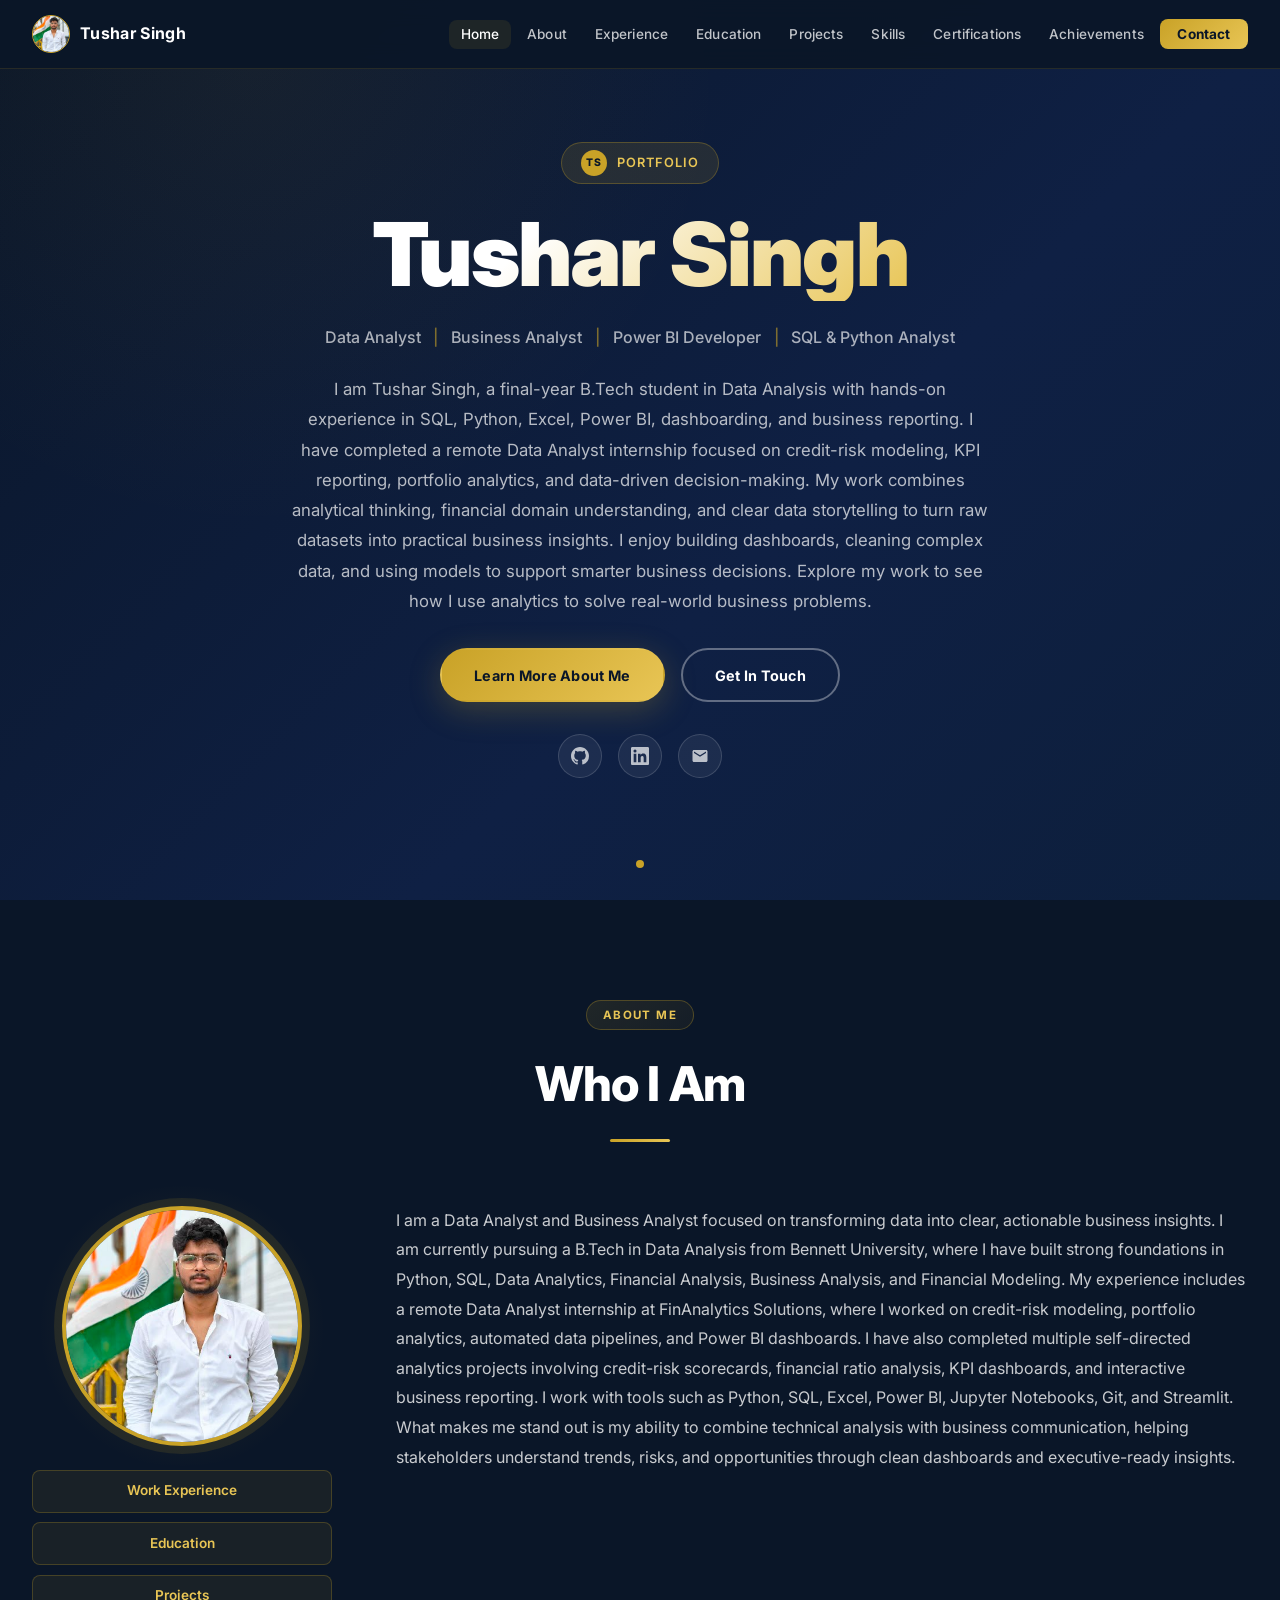
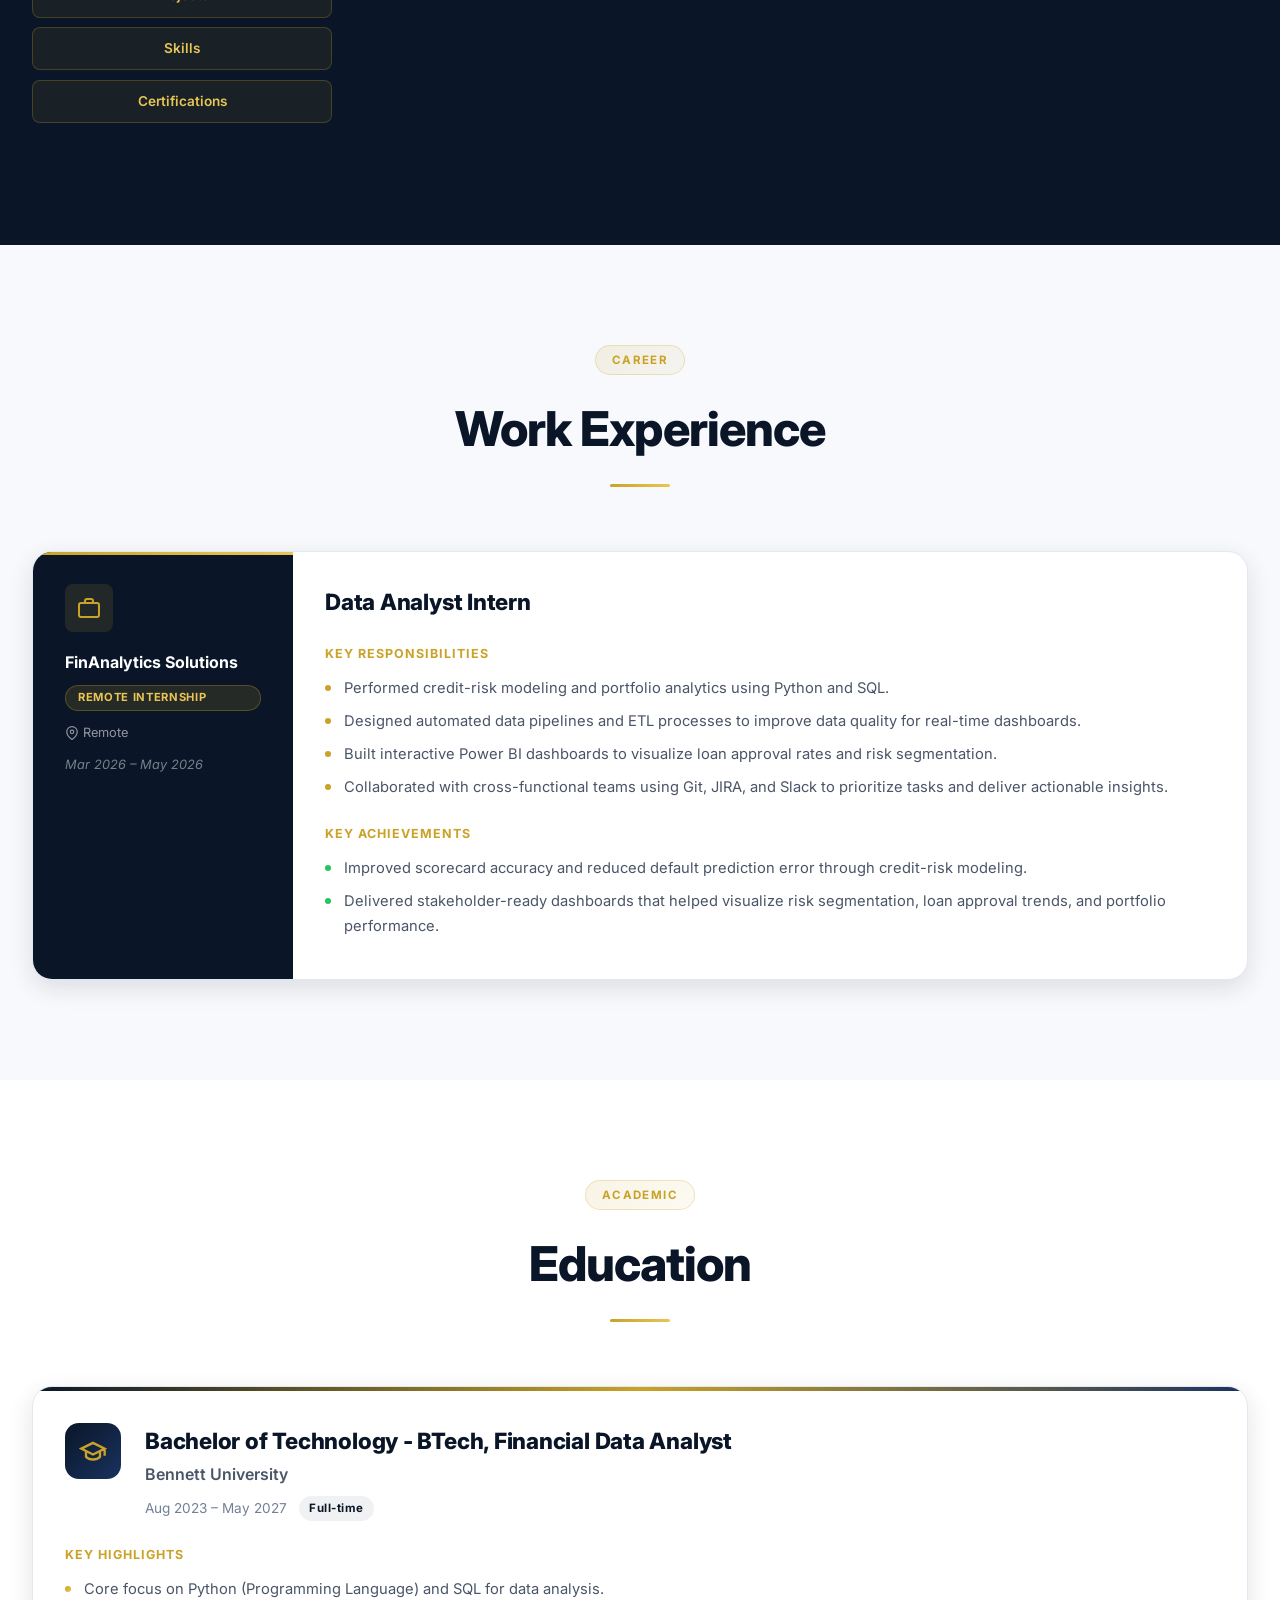
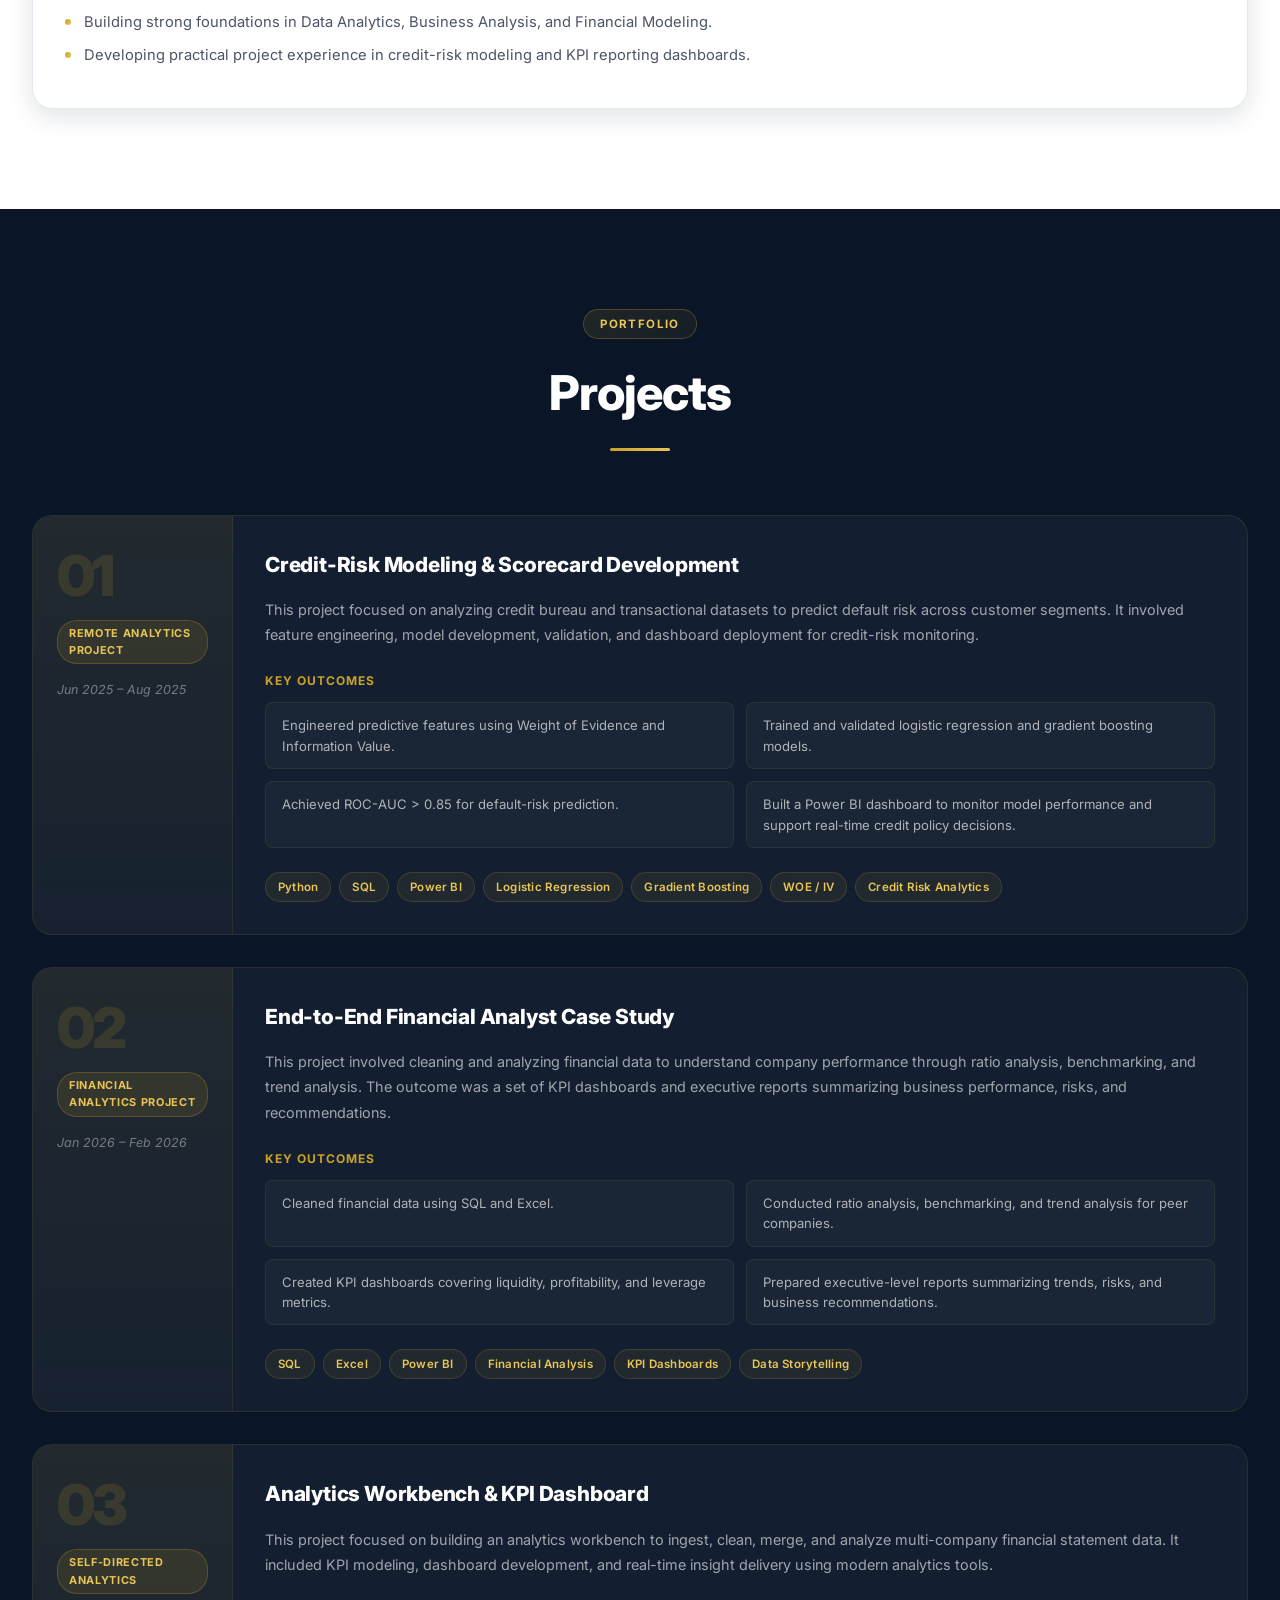
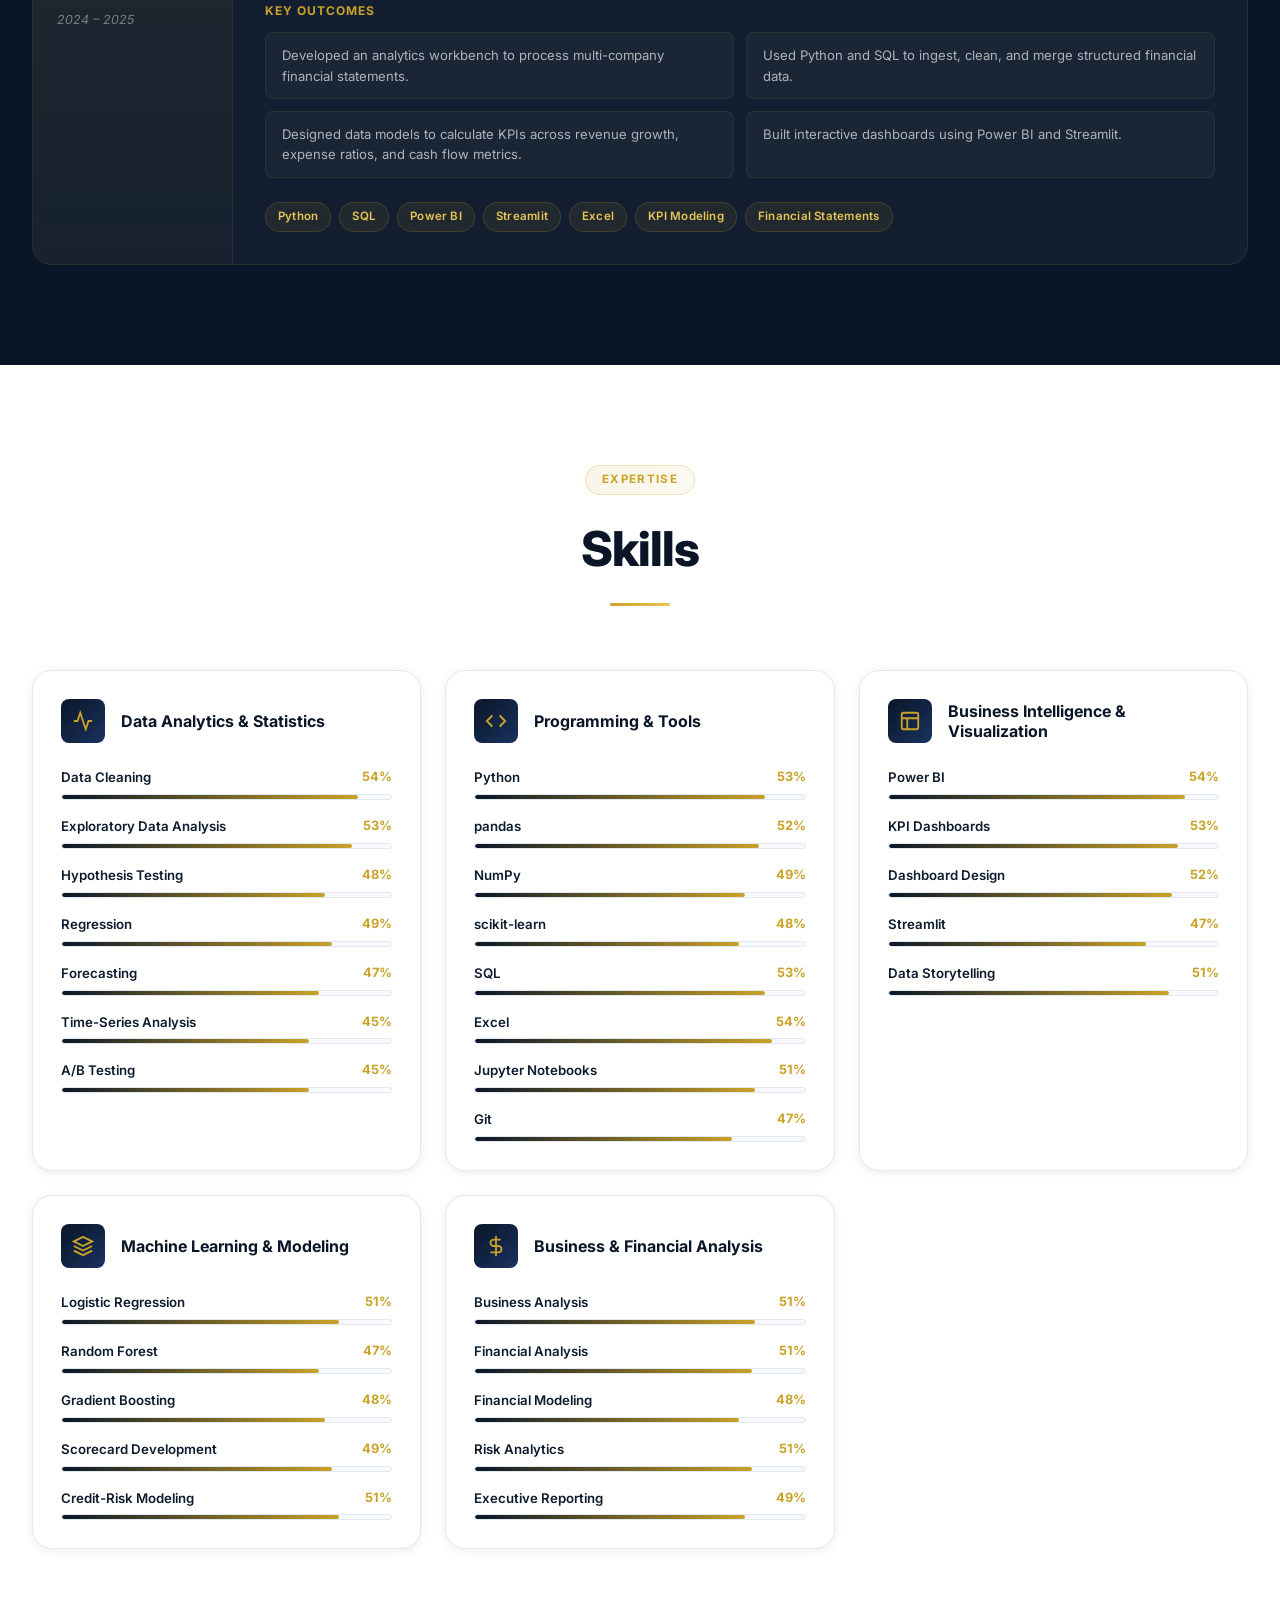
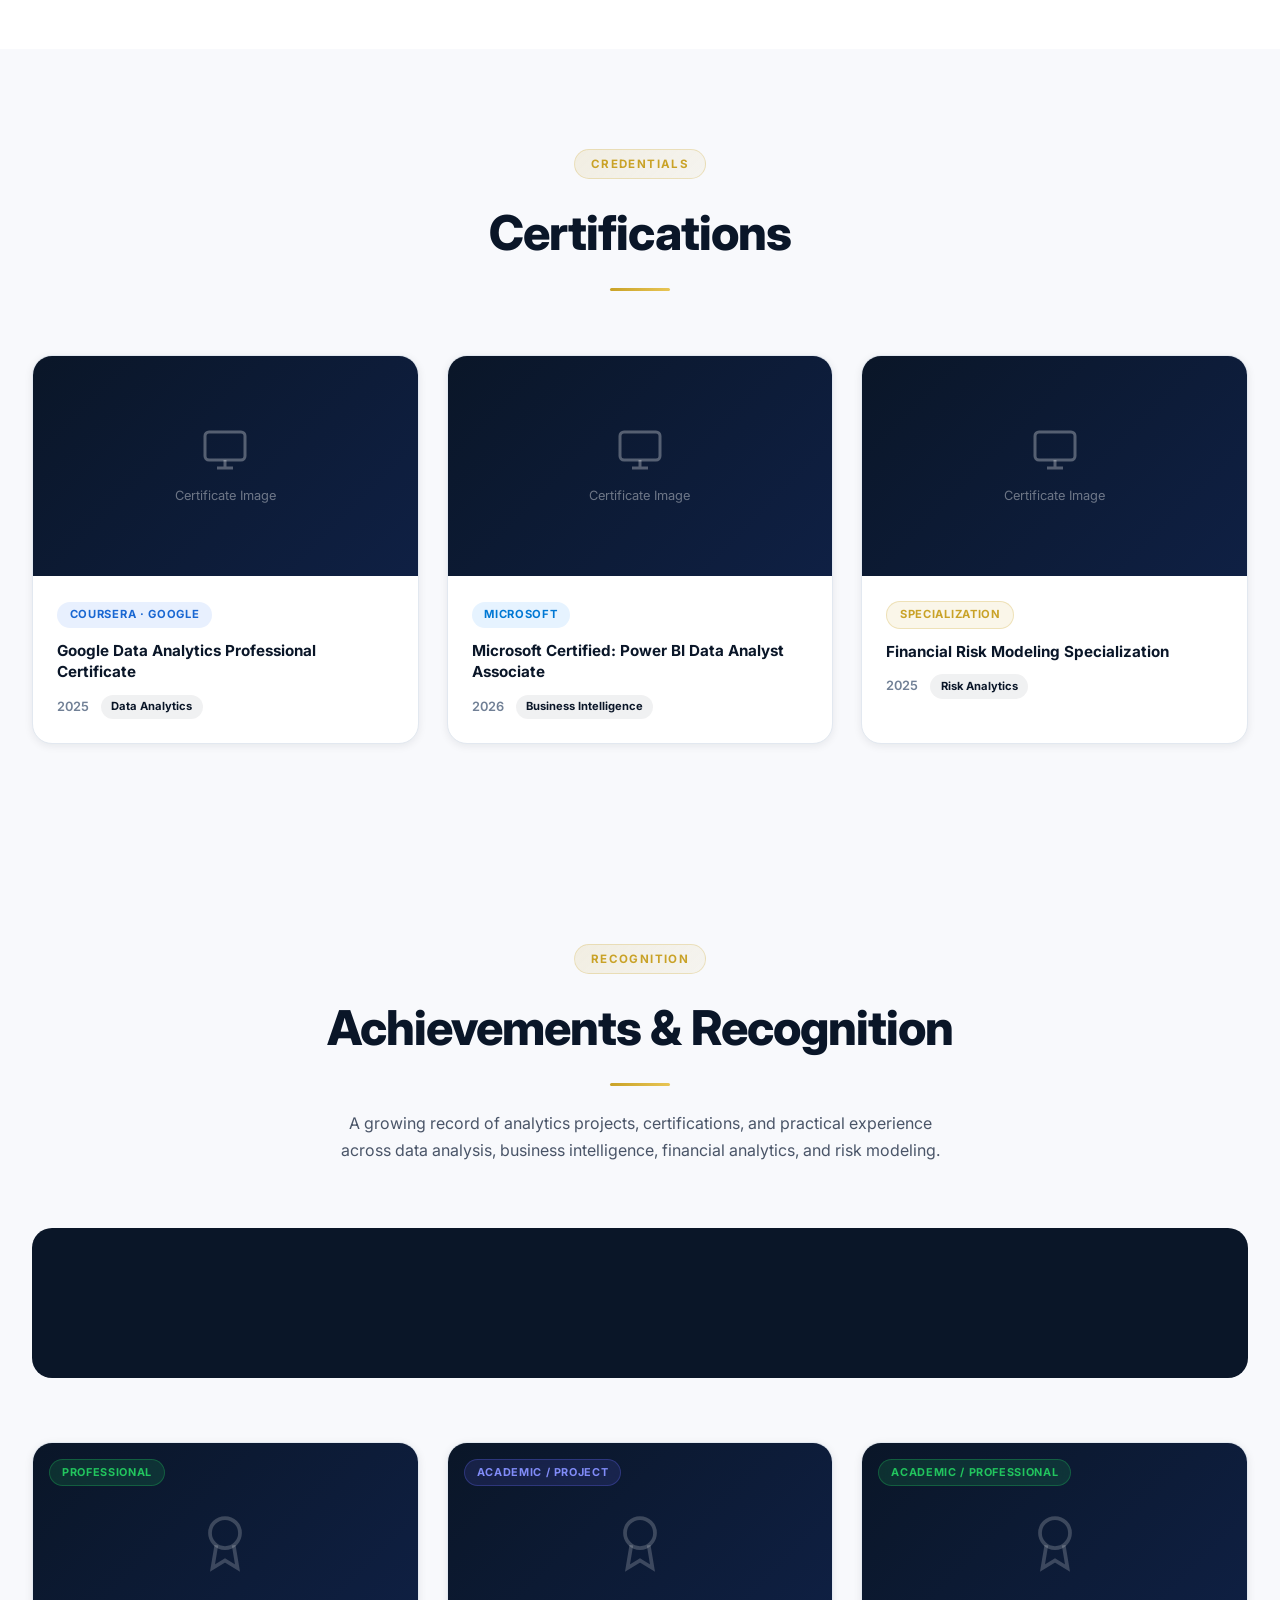
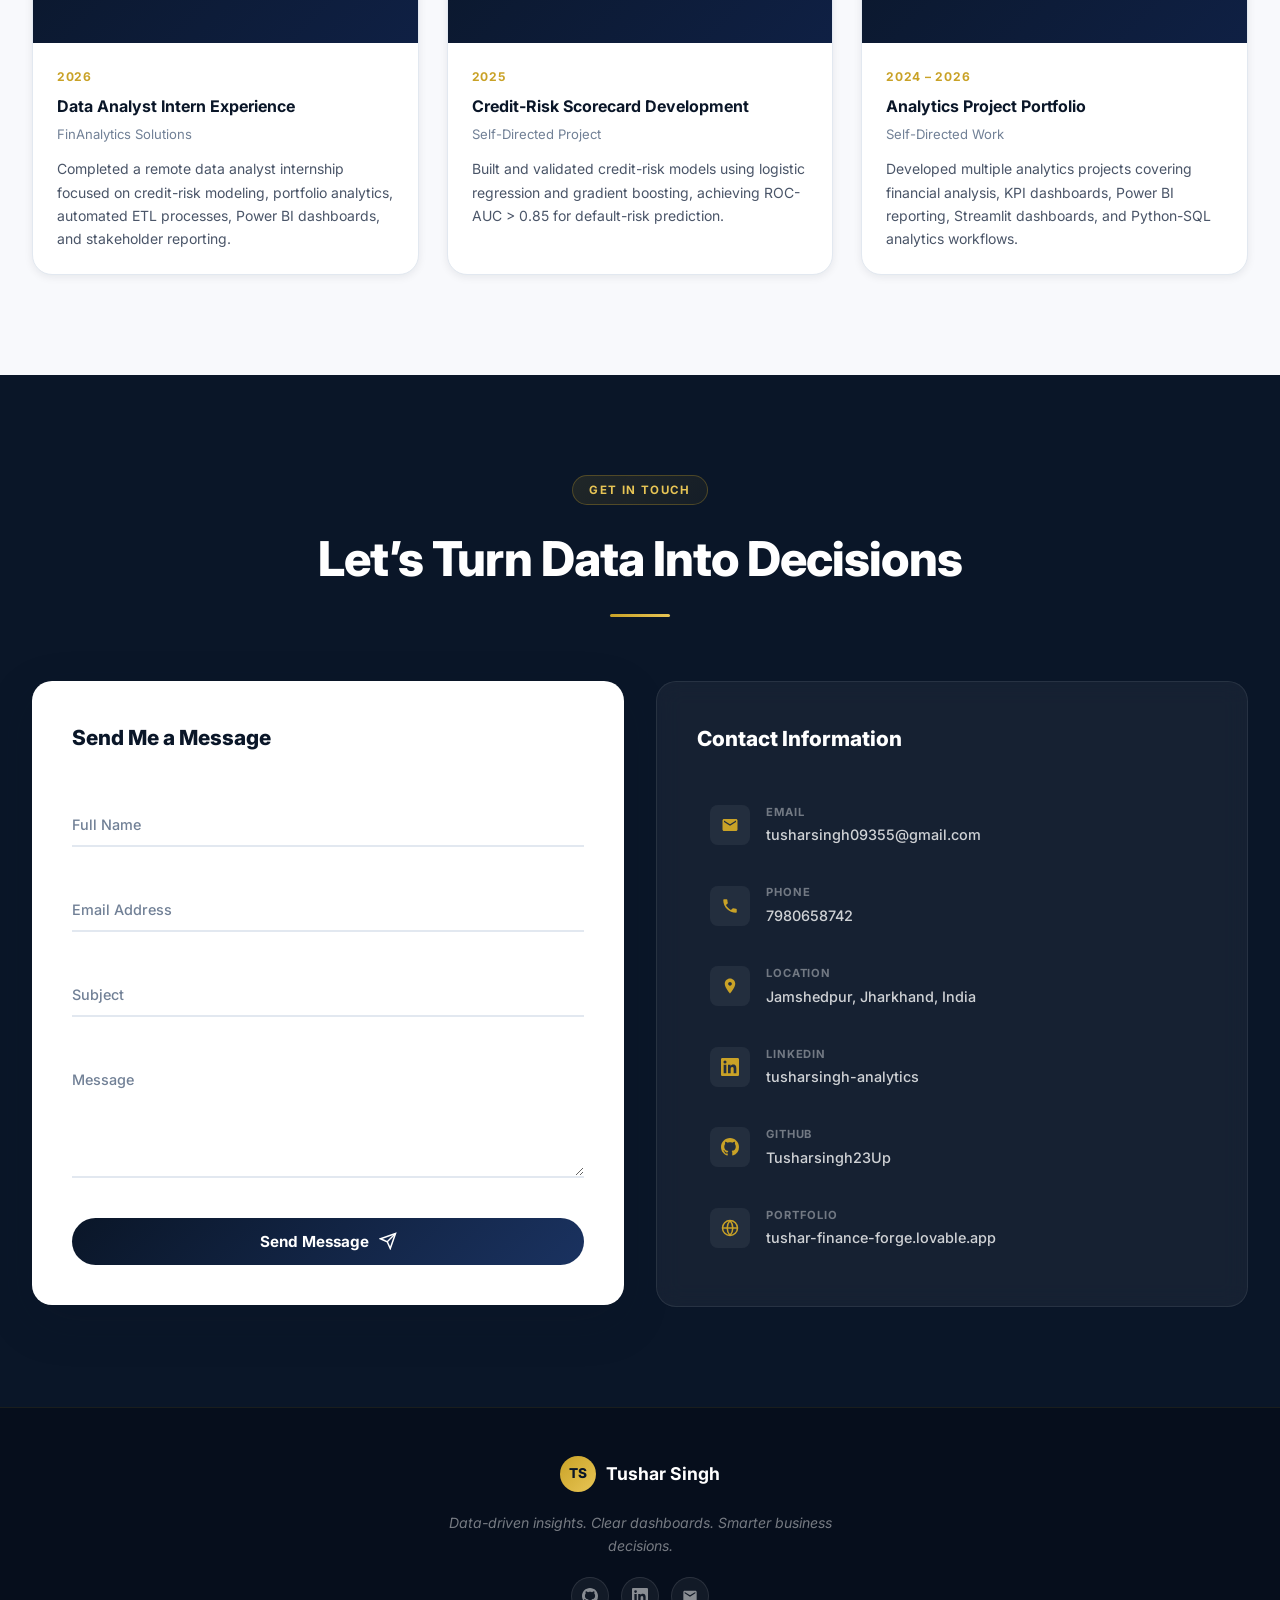
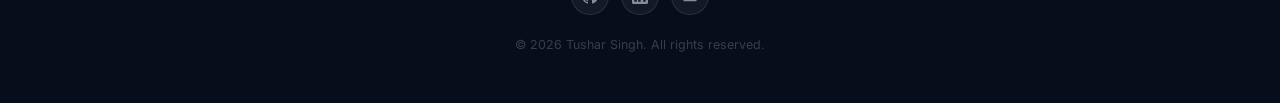
==== index.html @ cc1291ae "my portfolio" ====
<!DOCTYPE html>
<html lang="en">
<head>
  <meta charset="UTF-8"/>
  <meta name="viewport" content="width=device-width,initial-scale=1.0"/>
  <title>Tushar Singh | Data Analyst &amp; Business Analyst Portfolio</title>
  <meta name="description" content="Tushar Singh - Data Analyst, Business Analyst, Power BI Developer, SQL and Python Analyst. Portfolio showcasing projects, skills and certifications."/>
  <meta property="og:title" content="Tushar Singh | Data Analyst Portfolio"/>
  <meta property="og:description" content="Turning raw datasets into practical business insights."/>
  <link rel="preconnect" href="https://fonts.googleapis.com"/>
  <link rel="preconnect" href="https://fonts.gstatic.com" crossorigin/>
  <link href="https://fonts.googleapis.com/css2?family=Inter:wght@300;400;500;600;700;800;900&display=swap" rel="stylesheet"/>
  <link rel="stylesheet" href="style.css"/>
</head>
<body>

<nav class="navbar" id="navbar">
  <div class="nav-container">
    <a href="#hero" class="nav-logo">
      <img src="profile_photo.png" alt="TS" class="logo-initials" style="object-fit: cover; border: 1.5px solid var(--gold);"/>
      <span class="logo-name">Tushar Singh</span>
    </a>
    <button class="nav-toggle" id="navToggle" aria-label="Toggle navigation">
      <span></span><span></span><span></span>
    </button>
    <ul class="nav-links" id="navLinks">
      <li><a href="#hero" class="nav-link">Home</a></li>
      <li><a href="#about" class="nav-link">About</a></li>
      <li><a href="#experience" class="nav-link">Experience</a></li>
      <li><a href="#education" class="nav-link">Education</a></li>
      <li><a href="#projects" class="nav-link">Projects</a></li>
      <li><a href="#skills" class="nav-link">Skills</a></li>
      <li><a href="#certifications" class="nav-link">Certifications</a></li>
      <li><a href="#achievements" class="nav-link">Achievements</a></li>
      <li><a href="#contact" class="nav-link nav-cta">Contact</a></li>
    </ul>
  </div>
</nav>

<section class="hero" id="hero">
  <div class="hero-particles" id="heroParticles"></div>
  <div class="hero-container">
    <div class="hero-content">
      <div class="hero-badge animate-fade-in-up">
        <span class="hero-logo-initials">TS</span>
        <span>Portfolio</span>
      </div>
      <h1 class="hero-name animate-fade-in-up">Tushar Singh</h1>
      <div class="hero-designations animate-fade-in-up">
        <span class="designation-item">Data Analyst</span>
        <span class="designation-sep">|</span>
        <span class="designation-item">Business Analyst</span>
        <span class="designation-sep">|</span>
        <span class="designation-item">Power BI Developer</span>
        <span class="designation-sep">|</span>
        <span class="designation-item">SQL &amp; Python Analyst</span>
      </div>
      <p class="hero-intro animate-fade-in-up">I am Tushar Singh, a final-year B.Tech student in Data Analysis with hands-on experience in SQL, Python, Excel, Power BI, dashboarding, and business reporting. I have completed a remote Data Analyst internship focused on credit-risk modeling, KPI reporting, portfolio analytics, and data-driven decision-making. My work combines analytical thinking, financial domain understanding, and clear data storytelling to turn raw datasets into practical business insights. I enjoy building dashboards, cleaning complex data, and using models to support smarter business decisions. Explore my work to see how I use analytics to solve real-world business problems.</p>
      <div class="hero-cta animate-slide-up">
        <a href="#about" class="btn btn-primary">Learn More About Me</a>
        <a href="#contact" class="btn btn-outline">Get In Touch</a>
      </div>
      <div class="hero-socials">
        <a href="https://github.com/Tusharsingh23Up" target="_blank" rel="noopener" class="social-icon animate-pop" aria-label="GitHub">
          <svg viewBox="0 0 24 24" fill="currentColor"><path d="M12 0C5.37 0 0 5.37 0 12c0 5.31 3.435 9.795 8.205 11.385.6.105.825-.255.825-.57 0-.285-.015-1.23-.015-2.235-3.015.555-3.795-.735-4.035-1.41-.135-.345-.72-1.41-1.23-1.695-.42-.225-1.02-.78-.015-.795.945-.015 1.62.87 1.845 1.23 1.08 1.815 2.805 1.305 3.495.99.105-.78.42-1.305.765-1.605-2.67-.3-5.46-1.335-5.46-5.925 0-1.305.465-2.385 1.23-3.225-.12-.3-.54-1.53.12-3.18 0 0 1.005-.315 3.3 1.23.96-.27 1.98-.405 3-.405s2.04.135 3 .405c2.295-1.56 3.3-1.23 3.3-1.23.66 1.65.24 2.88.12 3.18.765.84 1.23 1.905 1.23 3.225 0 4.605-2.805 5.625-5.475 5.925.435.375.81 1.095.81 2.22 0 1.605-.015 2.895-.015 3.3 0 .315.225.69.825.57A12.02 12.02 0 0024 12c0-6.63-5.37-12-12-12z"/></svg>
        </a>
        <a href="https://www.linkedin.com/in/tusharsingh-analytics" target="_blank" rel="noopener" class="social-icon animate-pop" aria-label="LinkedIn">
          <svg viewBox="0 0 24 24" fill="currentColor"><path d="M20.447 20.452h-3.554v-5.569c0-1.328-.027-3.037-1.852-3.037-1.853 0-2.136 1.445-2.136 2.939v5.667H9.351V9h3.414v1.561h.046c.477-.9 1.637-1.85 3.37-1.85 3.601 0 4.267 2.37 4.267 5.455v6.286zM5.337 7.433a2.062 2.062 0 01-2.063-2.065 2.064 2.064 0 112.063 2.065zm1.782 13.019H3.555V9h3.564v11.452zM22.225 0H1.771C.792 0 0 .774 0 1.729v20.542C0 23.227.792 24 1.771 24h20.451C23.2 24 24 23.227 24 22.271V1.729C24 .774 23.2 0 22.222 0h.003z"/></svg>
        </a>
        <a href="mailto:tusharsingh09355@gmail.com" class="social-icon animate-pop" aria-label="Email">
          <svg viewBox="0 0 24 24" fill="currentColor"><path d="M20 4H4c-1.1 0-2 .9-2 2v12c0 1.1.9 2 2 2h16c1.1 0 2-.9 2-2V6c0-1.1-.9-2-2-2zm0 4l-8 5-8-5V6l8 5 8-5v2z"/></svg>
        </a>
      </div>
    </div>
  </div>
  <div class="hero-scroll-indicator"><div class="scroll-dot"></div></div>
</section>

<section class="section about-section" id="about">
  <div class="section-container">
    <div class="section-header animate-on-scroll">
      <span class="section-tag">About Me</span>
      <h2 class="section-title">Who I Am</h2>
      <div class="section-line"></div>
    </div>
    <div class="about-grid">
      <div class="about-photo-col animate-slide-left">
        <div class="about-photo-wrapper">
          <div class="about-photo-frame">
            <img src="profile_photo.png" alt="Tushar Singh - Data Analyst" class="about-photo"
                 onerror="this.parentElement.innerHTML='&lt;div class=&quot;photo-placeholder&quot;&gt;&lt;span class=&quot;photo-initials&quot;&gt;TS&lt;/span&gt;&lt;/div&gt;'" />
          </div>
          <div class="about-photo-glow"></div>
        </div>
        <div class="about-cta-buttons">
          <a href="#experience" class="about-btn">Work Experience</a>
          <a href="#education" class="about-btn">Education</a>
          <a href="#projects" class="about-btn">Projects</a>
          <a href="#skills" class="about-btn">Skills</a>
          <a href="#certifications" class="about-btn">Certifications</a>
        </div>
      </div>
      <div class="about-content-col animate-slide-right">
        <p class="about-summary">I am a Data Analyst and Business Analyst focused on transforming data into clear, actionable business insights. I am currently pursuing a B.Tech in Data Analysis from Bennett University, where I have built strong foundations in Python, SQL, Data Analytics, Financial Analysis, Business Analysis, and Financial Modeling. My experience includes a remote Data Analyst internship at FinAnalytics Solutions, where I worked on credit-risk modeling, portfolio analytics, automated data pipelines, and Power BI dashboards. I have also completed multiple self-directed analytics projects involving credit-risk scorecards, financial ratio analysis, KPI dashboards, and interactive business reporting. I work with tools such as Python, SQL, Excel, Power BI, Jupyter Notebooks, Git, and Streamlit. What makes me stand out is my ability to combine technical analysis with business communication, helping stakeholders understand trends, risks, and opportunities through clean dashboards and executive-ready insights.</p>
        <div class="mission-vision-grid">
          <div class="mv-card mission-card animate-flip-in">
            <div class="mv-icon">
              <svg viewBox="0 0 24 24" fill="none" stroke="currentColor" stroke-width="2"><circle cx="12" cy="12" r="10"/><line x1="12" y1="8" x2="12" y2="12"/><line x1="12" y1="16" x2="12.01" y2="16"/></svg>
            </div>
            <h3>Mission</h3>
            <p>To use data analytics, business analysis, and visualization to help organizations make faster, clearer, and more confident decisions.</p>
          </div>
          <div class="mv-card vision-card animate-flip-in">
            <div class="mv-icon">
              <svg viewBox="0 0 24 24" fill="none" stroke="currentColor" stroke-width="2"><path d="M1 12s4-8 11-8 11 8 11 8-4 8-11 8-11-8-11-8z"/><circle cx="12" cy="12" r="3"/></svg>
            </div>
            <h3>Vision</h3>
            <p>To become a high-impact Data Analyst and Business Analyst who builds reliable analytics systems, meaningful dashboards, and business insights that create measurable value.</p>
          </div>
        </div>
      </div>
    </div>
  </div>
</section>

<section class="section experience-section" id="experience">
  <div class="section-container">
    <div class="section-header animate-on-scroll">
      <span class="section-tag">Career</span>
      <h2 class="section-title">Work Experience</h2>
      <div class="section-line"></div>
    </div>
    <div class="experience-cards">
      <div class="exp-card animate-slide-left-exp">
        <div class="exp-card-left">
          <div class="exp-icon">
            <svg viewBox="0 0 24 24" fill="none" stroke="currentColor" stroke-width="2"><rect x="2" y="7" width="20" height="14" rx="2"/><path d="M16 7V5a2 2 0 00-2-2h-4a2 2 0 00-2 2v2"/></svg>
          </div>
          <div class="exp-company">FinAnalytics Solutions</div>
          <div class="exp-badge">Remote Internship</div>
          <div class="exp-location">
            <svg viewBox="0 0 24 24" fill="none" stroke="currentColor" stroke-width="2" width="14" height="14"><path d="M21 10c0 7-9 13-9 13s-9-6-9-13a9 9 0 0118 0z"/><circle cx="12" cy="10" r="3"/></svg>
            Remote
          </div>
          <div class="exp-duration">Mar 2026 &ndash; May 2026</div>
        </div>
        <div class="exp-card-right">
          <h3 class="exp-role">Data Analyst Intern</h3>
          <div class="exp-responsibilities">
            <h4>Key Responsibilities</h4>
            <ul>
              <li class="exp-bullet">Performed credit-risk modeling and portfolio analytics using Python and SQL.</li>
              <li class="exp-bullet">Designed automated data pipelines and ETL processes to improve data quality for real-time dashboards.</li>
              <li class="exp-bullet">Built interactive Power BI dashboards to visualize loan approval rates and risk segmentation.</li>
              <li class="exp-bullet">Collaborated with cross-functional teams using Git, JIRA, and Slack to prioritize tasks and deliver actionable insights.</li>
            </ul>
          </div>
          <div class="exp-achievements-block">
            <h4>Key Achievements</h4>
            <ul>
              <li class="exp-bullet achievement">Improved scorecard accuracy and reduced default prediction error through credit-risk modeling.</li>
              <li class="exp-bullet achievement">Delivered stakeholder-ready dashboards that helped visualize risk segmentation, loan approval trends, and portfolio performance.</li>
            </ul>
          </div>
        </div>
      </div>
    </div>
  </div>
</section>

<section class="section education-section" id="education">
  <div class="section-container">
    <div class="section-header animate-on-scroll">
      <span class="section-tag">Academic</span>
      <h2 class="section-title">Education</h2>
      <div class="section-line"></div>
    </div>
    <div class="education-cards">
      <div class="edu-card animate-drop-in">
        <div class="edu-card-accent"></div>
        <div class="edu-card-content">
          <div class="edu-header">
            <div class="edu-icon">
              <svg viewBox="0 0 24 24" fill="none" stroke="currentColor" stroke-width="2"><path d="M22 10v6M2 10l10-5 10 5-10 5-10-5z"/><path d="M6 12v5c3 3 9 3 12 0v-5"/></svg>
            </div>
            <div class="edu-meta">
              <h3 class="edu-degree">Bachelor of Technology - BTech, Financial Data Analyst</h3>
              <div class="edu-institution">Bennett University</div>
              <div class="edu-duration-mode">
                <span class="edu-duration">Aug 2023 &ndash; May 2027</span>
                <span class="edu-mode-badge">Full-time</span>
              </div>
            </div>
          </div>
          <div class="edu-highlights">
            <h4>Key Highlights</h4>
            <ul>
              <li class="edu-bullet">Core focus on Python (Programming Language) and SQL for data analysis.</li>
              <li class="edu-bullet">Building strong foundations in Data Analytics, Business Analysis, and Financial Modeling.</li>
              <li class="edu-bullet">Developing practical project experience in credit-risk modeling and KPI reporting dashboards.</li>
            </ul>
          </div>
        </div>
      </div>
    </div>
  </div>
</section>

<section class="section projects-section" id="projects">
  <div class="section-container">
    <div class="section-header animate-on-scroll">
      <span class="section-tag">Portfolio</span>
      <h2 class="section-title">Projects</h2>
      <div class="section-line"></div>
    </div>
    <div class="projects-list">

      <div class="project-card animate-project-in">
        <div class="project-left">
          <div class="project-number">01</div>
          <div class="project-type-badge">Remote Analytics Project</div>
          <div class="project-duration">Jun 2025 &ndash; Aug 2025</div>
        </div>
        <div class="project-right">
          <h3 class="project-title">Credit-Risk Modeling &amp; Scorecard Development</h3>
          <p class="project-desc">This project focused on analyzing credit bureau and transactional datasets to predict default risk across customer segments. It involved feature engineering, model development, validation, and dashboard deployment for credit-risk monitoring.</p>
          <div class="project-outcomes">
            <h4>Key Outcomes</h4>
            <div class="outcomes-grid">
              <div class="outcome-box">Engineered predictive features using Weight of Evidence and Information Value.</div>
              <div class="outcome-box">Trained and validated logistic regression and gradient boosting models.</div>
              <div class="outcome-box">Achieved ROC-AUC &gt; 0.85 for default-risk prediction.</div>
              <div class="outcome-box">Built a Power BI dashboard to monitor model performance and support real-time credit policy decisions.</div>
            </div>
          </div>
          <div class="project-tech">
            <span class="tech-pill">Python</span><span class="tech-pill">SQL</span><span class="tech-pill">Power BI</span>
            <span class="tech-pill">Logistic Regression</span><span class="tech-pill">Gradient Boosting</span>
            <span class="tech-pill">WOE / IV</span><span class="tech-pill">Credit Risk Analytics</span>
          </div>
        </div>
      </div>

      <div class="project-card animate-project-in">
        <div class="project-left">
          <div class="project-number">02</div>
          <div class="project-type-badge">Financial Analytics Project</div>
          <div class="project-duration">Jan 2026 &ndash; Feb 2026</div>
        </div>
        <div class="project-right">
          <h3 class="project-title">End-to-End Financial Analyst Case Study</h3>
          <p class="project-desc">This project involved cleaning and analyzing financial data to understand company performance through ratio analysis, benchmarking, and trend analysis. The outcome was a set of KPI dashboards and executive reports summarizing business performance, risks, and recommendations.</p>
          <div class="project-outcomes">
            <h4>Key Outcomes</h4>
            <div class="outcomes-grid">
              <div class="outcome-box">Cleaned financial data using SQL and Excel.</div>
              <div class="outcome-box">Conducted ratio analysis, benchmarking, and trend analysis for peer companies.</div>
              <div class="outcome-box">Created KPI dashboards covering liquidity, profitability, and leverage metrics.</div>
              <div class="outcome-box">Prepared executive-level reports summarizing trends, risks, and business recommendations.</div>
            </div>
          </div>
          <div class="project-tech">
            <span class="tech-pill">SQL</span><span class="tech-pill">Excel</span><span class="tech-pill">Power BI</span>
            <span class="tech-pill">Financial Analysis</span><span class="tech-pill">KPI Dashboards</span><span class="tech-pill">Data Storytelling</span>
          </div>
        </div>
      </div>

      <div class="project-card animate-project-in">
        <div class="project-left">
          <div class="project-number">03</div>
          <div class="project-type-badge">Self-Directed Analytics</div>
          <div class="project-duration">2024 &ndash; 2025</div>
        </div>
        <div class="project-right">
          <h3 class="project-title">Analytics Workbench &amp; KPI Dashboard</h3>
          <p class="project-desc">This project focused on building an analytics workbench to ingest, clean, merge, and analyze multi-company financial statement data. It included KPI modeling, dashboard development, and real-time insight delivery using modern analytics tools.</p>
          <div class="project-outcomes">
            <h4>Key Outcomes</h4>
            <div class="outcomes-grid">
              <div class="outcome-box">Developed an analytics workbench to process multi-company financial statements.</div>
              <div class="outcome-box">Used Python and SQL to ingest, clean, and merge structured financial data.</div>
              <div class="outcome-box">Designed data models to calculate KPIs across revenue growth, expense ratios, and cash flow metrics.</div>
              <div class="outcome-box">Built interactive dashboards using Power BI and Streamlit.</div>
            </div>
          </div>
          <div class="project-tech">
            <span class="tech-pill">Python</span><span class="tech-pill">SQL</span><span class="tech-pill">Power BI</span>
            <span class="tech-pill">Streamlit</span><span class="tech-pill">Excel</span><span class="tech-pill">KPI Modeling</span><span class="tech-pill">Financial Statements</span>
          </div>
        </div>
      </div>

    </div>
  </div>
</section>

<section class="section skills-section" id="skills">
  <div class="section-container">
    <div class="section-header animate-on-scroll">
      <span class="section-tag">Expertise</span>
      <h2 class="section-title">Skills</h2>
      <div class="section-line"></div>
    </div>
    <div class="skills-grid">

      <div class="skill-category animate-skill-card">
        <div class="skill-category-header">
          <div class="skill-cat-icon"><svg viewBox="0 0 24 24" fill="none" stroke="currentColor" stroke-width="2"><polyline points="22 12 18 12 15 21 9 3 6 12 2 12"/></svg></div>
          <h3>Data Analytics &amp; Statistics</h3>
        </div>
        <div class="skill-bars">
          <div class="skill-item"><div class="skill-label"><span>Data Cleaning</span><span class="skill-pct" data-pct="90">0%</span></div><div class="skill-bar-track"><div class="skill-bar-fill" data-width="90"></div></div></div>
          <div class="skill-item"><div class="skill-label"><span>Exploratory Data Analysis</span><span class="skill-pct" data-pct="88">0%</span></div><div class="skill-bar-track"><div class="skill-bar-fill" data-width="88"></div></div></div>
          <div class="skill-item"><div class="skill-label"><span>Hypothesis Testing</span><span class="skill-pct" data-pct="80">0%</span></div><div class="skill-bar-track"><div class="skill-bar-fill" data-width="80"></div></div></div>
          <div class="skill-item"><div class="skill-label"><span>Regression</span><span class="skill-pct" data-pct="82">0%</span></div><div class="skill-bar-track"><div class="skill-bar-fill" data-width="82"></div></div></div>
          <div class="skill-item"><div class="skill-label"><span>Forecasting</span><span class="skill-pct" data-pct="78">0%</span></div><div class="skill-bar-track"><div class="skill-bar-fill" data-width="78"></div></div></div>
          <div class="skill-item"><div class="skill-label"><span>Time-Series Analysis</span><span class="skill-pct" data-pct="75">0%</span></div><div class="skill-bar-track"><div class="skill-bar-fill" data-width="75"></div></div></div>
          <div class="skill-item"><div class="skill-label"><span>A/B Testing</span><span class="skill-pct" data-pct="75">0%</span></div><div class="skill-bar-track"><div class="skill-bar-fill" data-width="75"></div></div></div>
        </div>
      </div>

      <div class="skill-category animate-skill-card">
        <div class="skill-category-header">
          <div class="skill-cat-icon"><svg viewBox="0 0 24 24" fill="none" stroke="currentColor" stroke-width="2"><polyline points="16 18 22 12 16 6"/><polyline points="8 6 2 12 8 18"/></svg></div>
          <h3>Programming &amp; Tools</h3>
        </div>
        <div class="skill-bars">
          <div class="skill-item"><div class="skill-label"><span>Python</span><span class="skill-pct" data-pct="88">0%</span></div><div class="skill-bar-track"><div class="skill-bar-fill" data-width="88"></div></div></div>
          <div class="skill-item"><div class="skill-label"><span>pandas</span><span class="skill-pct" data-pct="86">0%</span></div><div class="skill-bar-track"><div class="skill-bar-fill" data-width="86"></div></div></div>
          <div class="skill-item"><div class="skill-label"><span>NumPy</span><span class="skill-pct" data-pct="82">0%</span></div><div class="skill-bar-track"><div class="skill-bar-fill" data-width="82"></div></div></div>
          <div class="skill-item"><div class="skill-label"><span>scikit-learn</span><span class="skill-pct" data-pct="80">0%</span></div><div class="skill-bar-track"><div class="skill-bar-fill" data-width="80"></div></div></div>
          <div class="skill-item"><div class="skill-label"><span>SQL</span><span class="skill-pct" data-pct="88">0%</span></div><div class="skill-bar-track"><div class="skill-bar-fill" data-width="88"></div></div></div>
          <div class="skill-item"><div class="skill-label"><span>Excel</span><span class="skill-pct" data-pct="90">0%</span></div><div class="skill-bar-track"><div class="skill-bar-fill" data-width="90"></div></div></div>
          <div class="skill-item"><div class="skill-label"><span>Jupyter Notebooks</span><span class="skill-pct" data-pct="85">0%</span></div><div class="skill-bar-track"><div class="skill-bar-fill" data-width="85"></div></div></div>
          <div class="skill-item"><div class="skill-label"><span>Git</span><span class="skill-pct" data-pct="78">0%</span></div><div class="skill-bar-track"><div class="skill-bar-fill" data-width="78"></div></div></div>
        </div>
      </div>

      <div class="skill-category animate-skill-card">
        <div class="skill-category-header">
          <div class="skill-cat-icon"><svg viewBox="0 0 24 24" fill="none" stroke="currentColor" stroke-width="2"><rect x="3" y="3" width="18" height="18" rx="2"/><path d="M3 9h18M9 21V9"/></svg></div>
          <h3>Business Intelligence &amp; Visualization</h3>
        </div>
        <div class="skill-bars">
          <div class="skill-item"><div class="skill-label"><span>Power BI</span><span class="skill-pct" data-pct="90">0%</span></div><div class="skill-bar-track"><div class="skill-bar-fill" data-width="90"></div></div></div>
          <div class="skill-item"><div class="skill-label"><span>KPI Dashboards</span><span class="skill-pct" data-pct="88">0%</span></div><div class="skill-bar-track"><div class="skill-bar-fill" data-width="88"></div></div></div>
          <div class="skill-item"><div class="skill-label"><span>Dashboard Design</span><span class="skill-pct" data-pct="86">0%</span></div><div class="skill-bar-track"><div class="skill-bar-fill" data-width="86"></div></div></div>
          <div class="skill-item"><div class="skill-label"><span>Streamlit</span><span class="skill-pct" data-pct="78">0%</span></div><div class="skill-bar-track"><div class="skill-bar-fill" data-width="78"></div></div></div>
          <div class="skill-item"><div class="skill-label"><span>Data Storytelling</span><span class="skill-pct" data-pct="85">0%</span></div><div class="skill-bar-track"><div class="skill-bar-fill" data-width="85"></div></div></div>
        </div>
      </div>

      <div class="skill-category animate-skill-card">
        <div class="skill-category-header">
          <div class="skill-cat-icon"><svg viewBox="0 0 24 24" fill="none" stroke="currentColor" stroke-width="2"><path d="M12 2L2 7l10 5 10-5-10-5z"/><path d="M2 17l10 5 10-5M2 12l10 5 10-5"/></svg></div>
          <h3>Machine Learning &amp; Modeling</h3>
        </div>
        <div class="skill-bars">
          <div class="skill-item"><div class="skill-label"><span>Logistic Regression</span><span class="skill-pct" data-pct="84">0%</span></div><div class="skill-bar-track"><div class="skill-bar-fill" data-width="84"></div></div></div>
          <div class="skill-item"><div class="skill-label"><span>Random Forest</span><span class="skill-pct" data-pct="78">0%</span></div><div class="skill-bar-track"><div class="skill-bar-fill" data-width="78"></div></div></div>
          <div class="skill-item"><div class="skill-label"><span>Gradient Boosting</span><span class="skill-pct" data-pct="80">0%</span></div><div class="skill-bar-track"><div class="skill-bar-fill" data-width="80"></div></div></div>
          <div class="skill-item"><div class="skill-label"><span>Scorecard Development</span><span class="skill-pct" data-pct="82">0%</span></div><div class="skill-bar-track"><div class="skill-bar-fill" data-width="82"></div></div></div>
          <div class="skill-item"><div class="skill-label"><span>Credit-Risk Modeling</span><span class="skill-pct" data-pct="84">0%</span></div><div class="skill-bar-track"><div class="skill-bar-fill" data-width="84"></div></div></div>
        </div>
      </div>

      <div class="skill-category animate-skill-card">
        <div class="skill-category-header">
          <div class="skill-cat-icon"><svg viewBox="0 0 24 24" fill="none" stroke="currentColor" stroke-width="2"><line x1="12" y1="1" x2="12" y2="23"/><path d="M17 5H9.5a3.5 3.5 0 000 7h5a3.5 3.5 0 010 7H6"/></svg></div>
          <h3>Business &amp; Financial Analysis</h3>
        </div>
        <div class="skill-bars">
          <div class="skill-item"><div class="skill-label"><span>Business Analysis</span><span class="skill-pct" data-pct="85">0%</span></div><div class="skill-bar-track"><div class="skill-bar-fill" data-width="85"></div></div></div>
          <div class="skill-item"><div class="skill-label"><span>Financial Analysis</span><span class="skill-pct" data-pct="84">0%</span></div><div class="skill-bar-track"><div class="skill-bar-fill" data-width="84"></div></div></div>
          <div class="skill-item"><div class="skill-label"><span>Financial Modeling</span><span class="skill-pct" data-pct="80">0%</span></div><div class="skill-bar-track"><div class="skill-bar-fill" data-width="80"></div></div></div>
          <div class="skill-item"><div class="skill-label"><span>Risk Analytics</span><span class="skill-pct" data-pct="84">0%</span></div><div class="skill-bar-track"><div class="skill-bar-fill" data-width="84"></div></div></div>
          <div class="skill-item"><div class="skill-label"><span>Executive Reporting</span><span class="skill-pct" data-pct="82">0%</span></div><div class="skill-bar-track"><div class="skill-bar-fill" data-width="82"></div></div></div>
        </div>
      </div>

    </div>
  </div>
</section>

<section class="section certifications-section" id="certifications">
  <div class="section-container">
    <div class="section-header animate-on-scroll">
      <span class="section-tag">Credentials</span>
      <h2 class="section-title">Certifications</h2>
      <div class="section-line"></div>
    </div>
    <div class="cert-grid">

      <div class="cert-card animate-cert-cascade">
        <div class="cert-image-wrapper">
          <img src="certificates/google_data_analytics_certificate.jpg" alt="Google Data Analytics Professional Certificate" class="cert-image"
               onerror="this.style.display='none';this.nextElementSibling.style.display='flex'"/>
          <div class="cert-img-placeholder" style="display:none">
            <svg viewBox="0 0 24 24" fill="none" stroke="currentColor" stroke-width="1.5"><rect x="2" y="3" width="20" height="14" rx="2"/><path d="M8 21h8M12 17v4"/></svg>
            <span>Certificate Image</span>
          </div>
        </div>
        <div class="cert-body">
          <div class="cert-provider-badge google">Coursera &middot; Google</div>
          <h3 class="cert-title">Google Data Analytics Professional Certificate</h3>
          <div class="cert-meta">
            <span class="cert-year">2025</span>
            <span class="cert-type-badge">Data Analytics</span>
          </div>
        </div>
      </div>

      <div class="cert-card animate-cert-cascade">
        <div class="cert-image-wrapper">
          <img src="certificates/power_bi_data_analyst_certificate.jpg" alt="Microsoft Certified: Power BI Data Analyst Associate" class="cert-image"
               onerror="this.style.display='none';this.nextElementSibling.style.display='flex'"/>
          <div class="cert-img-placeholder" style="display:none">
            <svg viewBox="0 0 24 24" fill="none" stroke="currentColor" stroke-width="1.5"><rect x="2" y="3" width="20" height="14" rx="2"/><path d="M8 21h8M12 17v4"/></svg>
            <span>Certificate Image</span>
          </div>
        </div>
        <div class="cert-body">
          <div class="cert-provider-badge microsoft">Microsoft</div>
          <h3 class="cert-title">Microsoft Certified: Power BI Data Analyst Associate</h3>
          <div class="cert-meta">
            <span class="cert-year">2026</span>
            <span class="cert-type-badge">Business Intelligence</span>
          </div>
        </div>
      </div>

      <div class="cert-card animate-cert-cascade">
        <div class="cert-image-wrapper">
          <img src="certificates/financial_risk_modeling_certificate.jpg" alt="Financial Risk Modeling Specialization" class="cert-image"
               onerror="this.style.display='none';this.nextElementSibling.style.display='flex'"/>
          <div class="cert-img-placeholder" style="display:none">
            <svg viewBox="0 0 24 24" fill="none" stroke="currentColor" stroke-width="1.5"><rect x="2" y="3" width="20" height="14" rx="2"/><path d="M8 21h8M12 17v4"/></svg>
            <span>Certificate Image</span>
          </div>
        </div>
        <div class="cert-body">
          <div class="cert-provider-badge specialization">Specialization</div>
          <h3 class="cert-title">Financial Risk Modeling Specialization</h3>
          <div class="cert-meta">
            <span class="cert-year">2025</span>
            <span class="cert-type-badge">Risk Analytics</span>
          </div>
        </div>
      </div>

    </div>
  </div>
</section>

<section class="section achievements-section" id="achievements">
  <div class="section-container">
    <div class="section-header animate-on-scroll">
      <span class="section-tag">Recognition</span>
      <h2 class="section-title">Achievements &amp; Recognition</h2>
      <div class="section-line"></div>
      <p class="section-subtitle">A growing record of analytics projects, certifications, and practical experience across data analysis, business intelligence, financial analytics, and risk modeling.</p>
    </div>
    <div class="stat-counters">
      <div class="stat-item animate-stat"><div class="stat-number" data-target="1" data-suffix="+">0</div><div class="stat-label">Years Experience</div></div>
      <div class="stat-item animate-stat"><div class="stat-number" data-target="3" data-suffix="+">0</div><div class="stat-label">Certifications</div></div>
      <div class="stat-item animate-stat"><div class="stat-number" data-target="3" data-suffix="">0</div><div class="stat-label">Projects</div></div>
      <div class="stat-item animate-stat"><div class="stat-number" data-target="0" data-suffix="">0</div><div class="stat-label">Awards</div></div>
    </div>
    <div class="achievements-grid">

      <div class="ach-card animate-ach-zoom">
        <div class="ach-image-wrapper">
          <img src="achievements/internship_completion.jpg" alt="Internship Completion" class="ach-image"
               onerror="this.style.display='none';this.nextElementSibling.style.display='flex'"/>
          <div class="ach-img-placeholder" style="display:none">
            <svg viewBox="0 0 24 24" fill="none" stroke="currentColor" stroke-width="1.5"><circle cx="12" cy="8" r="6"/><path d="M15.477 12.89L17 22l-5-3-5 3 1.523-9.11"/></svg>
          </div>
          <div class="ach-category-badge professional">Professional</div>
        </div>
        <div class="ach-body">
          <div class="ach-year">2026</div>
          <h3 class="ach-title">Data Analyst Intern Experience</h3>
          <div class="ach-institution">FinAnalytics Solutions</div>
          <p class="ach-desc">Completed a remote data analyst internship focused on credit-risk modeling, portfolio analytics, automated ETL processes, Power BI dashboards, and stakeholder reporting.</p>
        </div>
      </div>

      <div class="ach-card animate-ach-zoom">
        <div class="ach-image-wrapper">
          <img src="achievements/credit_risk_project.jpg" alt="Credit Risk Project" class="ach-image"
               onerror="this.style.display='none';this.nextElementSibling.style.display='flex'"/>
          <div class="ach-img-placeholder" style="display:none">
            <svg viewBox="0 0 24 24" fill="none" stroke="currentColor" stroke-width="1.5"><circle cx="12" cy="8" r="6"/><path d="M15.477 12.89L17 22l-5-3-5 3 1.523-9.11"/></svg>
          </div>
          <div class="ach-category-badge academic">Academic / Project</div>
        </div>
        <div class="ach-body">
          <div class="ach-year">2025</div>
          <h3 class="ach-title">Credit-Risk Scorecard Development</h3>
          <div class="ach-institution">Self-Directed Project</div>
          <p class="ach-desc">Built and validated credit-risk models using logistic regression and gradient boosting, achieving ROC-AUC &gt; 0.85 for default-risk prediction.</p>
        </div>
      </div>

      <div class="ach-card animate-ach-zoom">
        <div class="ach-image-wrapper">
          <img src="achievements/analytics_portfolio.jpg" alt="Analytics Portfolio" class="ach-image"
               onerror="this.style.display='none';this.nextElementSibling.style.display='flex'"/>
          <div class="ach-img-placeholder" style="display:none">
            <svg viewBox="0 0 24 24" fill="none" stroke="currentColor" stroke-width="1.5"><circle cx="12" cy="8" r="6"/><path d="M15.477 12.89L17 22l-5-3-5 3 1.523-9.11"/></svg>
          </div>
          <div class="ach-category-badge professional">Academic / Professional</div>
        </div>
        <div class="ach-body">
          <div class="ach-year">2024 &ndash; 2026</div>
          <h3 class="ach-title">Analytics Project Portfolio</h3>
          <div class="ach-institution">Self-Directed Work</div>
          <p class="ach-desc">Developed multiple analytics projects covering financial analysis, KPI dashboards, Power BI reporting, Streamlit dashboards, and Python-SQL analytics workflows.</p>
        </div>
      </div>

    </div>
  </div>
</section>

<section class="section contact-section" id="contact">
  <div class="section-container">
    <div class="section-header animate-on-scroll">
      <span class="section-tag">Get In Touch</span>
      <h2 class="section-title">Let&rsquo;s Turn Data Into Decisions</h2>
      <div class="section-line"></div>
    </div>
    <div class="contact-grid">
      <div class="contact-form-card animate-contact-left">
        <h3 class="contact-form-title">Send Me a Message</h3>
        <form class="contact-form" id="contactForm">
          <div class="form-field">
            <input type="text" id="formName" name="name" required autocomplete="off" placeholder=" "/>
            <label for="formName" class="float-label">Full Name</label>
            <div class="field-underline"></div>
          </div>
          <div class="form-field">
            <input type="email" id="formEmail" name="email" required autocomplete="off" placeholder=" "/>
            <label for="formEmail" class="float-label">Email Address</label>
            <div class="field-underline"></div>
          </div>
          <div class="form-field">
            <input type="text" id="formSubject" name="subject" required autocomplete="off" placeholder=" "/>
            <label for="formSubject" class="float-label">Subject</label>
            <div class="field-underline"></div>
          </div>
          <div class="form-field form-field-textarea">
            <textarea id="formMessage" name="message" required rows="5" placeholder=" "></textarea>
            <label for="formMessage" class="float-label">Message</label>
            <div class="field-underline"></div>
          </div>
          <button type="submit" class="send-btn" id="sendBtn">
            <span class="btn-text">Send Message</span>
            <svg viewBox="0 0 24 24" fill="none" stroke="currentColor" stroke-width="2"><line x1="22" y1="2" x2="11" y2="13"/><polygon points="22 2 15 22 11 13 2 9 22 2"/></svg>
            <div class="btn-shimmer"></div>
          </button>
        </form>
      </div>
      <div class="contact-info-panel animate-contact-right">
        <h3 class="contact-info-title">Contact Information</h3>
        <div class="contact-info-items">
          <a class="contact-info-row" href="mailto:tusharsingh09355@gmail.com">
            <div class="ci-icon"><svg viewBox="0 0 24 24" fill="currentColor"><path d="M20 4H4c-1.1 0-2 .9-2 2v12c0 1.1.9 2 2 2h16c1.1 0 2-.9 2-2V6c0-1.1-.9-2-2-2zm0 4l-8 5-8-5V6l8 5 8-5v2z"/></svg></div>
            <div class="ci-text"><span class="ci-label">Email</span><span class="ci-value">tusharsingh09355@gmail.com</span></div>
          </a>
          <a class="contact-info-row" href="tel:7980658742">
            <div class="ci-icon"><svg viewBox="0 0 24 24" fill="currentColor"><path d="M6.62 10.79c1.44 2.83 3.76 5.14 6.59 6.59l2.2-2.2c.27-.27.67-.36 1.02-.24 1.12.37 2.33.57 3.57.57.55 0 1 .45 1 1V20c0 .55-.45 1-1 1-9.39 0-17-7.61-17-17 0-.55.45-1 1-1h3.5c.55 0 1 .45 1 1 0 1.25.2 2.45.57 3.57.11.35.03.74-.25 1.02l-2.2 2.2z"/></svg></div>
            <div class="ci-text"><span class="ci-label">Phone</span><span class="ci-value">7980658742</span></div>
          </a>
          <div class="contact-info-row">
            <div class="ci-icon"><svg viewBox="0 0 24 24" fill="currentColor"><path d="M12 2C8.13 2 5 5.13 5 9c0 5.25 7 13 7 13s7-7.75 7-13c0-3.87-3.13-7-7-7zm0 9.5c-1.38 0-2.5-1.12-2.5-2.5s1.12-2.5 2.5-2.5 2.5 1.12 2.5 2.5-1.12 2.5-2.5 2.5z"/></svg></div>
            <div class="ci-text"><span class="ci-label">Location</span><span class="ci-value">Jamshedpur, Jharkhand, India</span></div>
          </div>
          <a class="contact-info-row" href="https://www.linkedin.com/in/tusharsingh-analytics" target="_blank" rel="noopener">
            <div class="ci-icon linkedin-ci"><svg viewBox="0 0 24 24" fill="currentColor"><path d="M20.447 20.452h-3.554v-5.569c0-1.328-.027-3.037-1.852-3.037-1.853 0-2.136 1.445-2.136 2.939v5.667H9.351V9h3.414v1.561h.046c.477-.9 1.637-1.85 3.37-1.85 3.601 0 4.267 2.37 4.267 5.455v6.286zM5.337 7.433a2.062 2.062 0 01-2.063-2.065 2.064 2.064 0 112.063 2.065zm1.782 13.019H3.555V9h3.564v11.452zM22.225 0H1.771C.792 0 0 .774 0 1.729v20.542C0 23.227.792 24 1.771 24h20.451C23.2 24 24 23.227 24 22.271V1.729C24 .774 23.2 0 22.222 0h.003z"/></svg></div>
            <div class="ci-text"><span class="ci-label">LinkedIn</span><span class="ci-value">tusharsingh-analytics</span></div>
          </a>
          <a class="contact-info-row" href="https://github.com/Tusharsingh23Up" target="_blank" rel="noopener">
            <div class="ci-icon github-ci"><svg viewBox="0 0 24 24" fill="currentColor"><path d="M12 0C5.37 0 0 5.37 0 12c0 5.31 3.435 9.795 8.205 11.385.6.105.825-.255.825-.57 0-.285-.015-1.23-.015-2.235-3.015.555-3.795-.735-4.035-1.41-.135-.345-.72-1.41-1.23-1.695-.42-.225-1.02-.78-.015-.795.945-.015 1.62.87 1.845 1.23 1.08 1.815 2.805 1.305 3.495.99.105-.78.42-1.305.765-1.605-2.67-.3-5.46-1.335-5.46-5.925 0-1.305.465-2.385 1.23-3.225-.12-.3-.54-1.53.12-3.18 0 0 1.005-.315 3.3 1.23.96-.27 1.98-.405 3-.405s2.04.135 3 .405c2.295-1.56 3.3-1.23 3.3-1.23.66 1.65.24 2.88.12 3.18.765.84 1.23 1.905 1.23 3.225 0 4.605-2.805 5.625-5.475 5.925.435.375.81 1.095.81 2.22 0 1.605-.015 2.895-.015 3.3 0 .315.225.69.825.57A12.02 12.02 0 0024 12c0-6.63-5.37-12-12-12z"/></svg></div>
            <div class="ci-text"><span class="ci-label">GitHub</span><span class="ci-value">Tusharsingh23Up</span></div>
          </a>
          <a class="contact-info-row" href="https://tushar-finance-forge.lovable.app" target="_blank" rel="noopener">
            <div class="ci-icon portfolio-ci"><svg viewBox="0 0 24 24" fill="none" stroke="currentColor" stroke-width="2"><circle cx="12" cy="12" r="10"/><line x1="2" y1="12" x2="22" y2="12"/><path d="M12 2a15.3 15.3 0 010 20M12 2a15.3 15.3 0 000 20"/></svg></div>
            <div class="ci-text"><span class="ci-label">Portfolio</span><span class="ci-value">tushar-finance-forge.lovable.app</span></div>
          </a>
        </div>
      </div>
    </div>
  </div>
</section>

<footer class="footer">
  <div class="footer-container">
    <div class="footer-brand">
      <span class="footer-logo-initials">TS</span>
      <span class="footer-name">Tushar Singh</span>
    </div>
    <p class="footer-tagline">Data-driven insights. Clear dashboards. Smarter business decisions.</p>
    <div class="footer-socials">
      <a href="https://github.com/Tusharsingh23Up" target="_blank" rel="noopener" class="footer-social-icon" aria-label="GitHub">
        <svg viewBox="0 0 24 24" fill="currentColor"><path d="M12 0C5.37 0 0 5.37 0 12c0 5.31 3.435 9.795 8.205 11.385.6.105.825-.255.825-.57 0-.285-.015-1.23-.015-2.235-3.015.555-3.795-.735-4.035-1.41-.135-.345-.72-1.41-1.23-1.695-.42-.225-1.02-.78-.015-.795.945-.015 1.62.87 1.845 1.23 1.08 1.815 2.805 1.305 3.495.99.105-.78.42-1.305.765-1.605-2.67-.3-5.46-1.335-5.46-5.925 0-1.305.465-2.385 1.23-3.225-.12-.3-.54-1.53.12-3.18 0 0 1.005-.315 3.3 1.23.96-.27 1.98-.405 3-.405s2.04.135 3 .405c2.295-1.56 3.3-1.23 3.3-1.23.66 1.65.24 2.88.12 3.18.765.84 1.23 1.905 1.23 3.225 0 4.605-2.805 5.625-5.475 5.925.435.375.81 1.095.81 2.22 0 1.605-.015 2.895-.015 3.3 0 .315.225.69.825.57A12.02 12.02 0 0024 12c0-6.63-5.37-12-12-12z"/></svg>
      </a>
      <a href="https://www.linkedin.com/in/tusharsingh-analytics" target="_blank" rel="noopener" class="footer-social-icon" aria-label="LinkedIn">
        <svg viewBox="0 0 24 24" fill="currentColor"><path d="M20.447 20.452h-3.554v-5.569c0-1.328-.027-3.037-1.852-3.037-1.853 0-2.136 1.445-2.136 2.939v5.667H9.351V9h3.414v1.561h.046c.477-.9 1.637-1.85 3.37-1.85 3.601 0 4.267 2.37 4.267 5.455v6.286zM5.337 7.433a2.062 2.062 0 01-2.063-2.065 2.064 2.064 0 112.063 2.065zm1.782 13.019H3.555V9h3.564v11.452zM22.225 0H1.771C.792 0 0 .774 0 1.729v20.542C0 23.227.792 24 1.771 24h20.451C23.2 24 24 23.227 24 22.271V1.729C24 .774 23.2 0 22.222 0h.003z"/></svg>
      </a>
      <a href="mailto:tusharsingh09355@gmail.com" class="footer-social-icon" aria-label="Email">
        <svg viewBox="0 0 24 24" fill="currentColor"><path d="M20 4H4c-1.1 0-2 .9-2 2v12c0 1.1.9 2 2 2h16c1.1 0 2-.9 2-2V6c0-1.1-.9-2-2-2zm0 4l-8 5-8-5V6l8 5 8-5v2z"/></svg>
      </a>
    </div>
    <p class="footer-copy">&copy; 2026 Tushar Singh. All rights reserved.</p>
  </div>
</footer>

<script src="script.js"></script>
</body>
</html>
---- style.css ----
/* ============================================================
   TUSHAR SINGH PORTFOLIO — style.css
   Theme: Navy Blue / White / Gold  |  Font: Inter
   ============================================================ */
:root {
  --navy: #0a1628; --navy-mid: #0f2044; --navy-light: #1a3260;
  --gold: #c9a227; --gold-light: #e8c555; --gold-pale: #f5e6b2;
  --white: #ffffff; --off-white: #f8f9fc;
  --text-dark: #0d1b2e; --text-mid: #4a5568; --text-light: #718096;
  --card-bg: #ffffff; --border: #e2e8f0;
  --shadow-sm: 0 2px 8px rgba(10,22,40,0.08);
  --shadow-md: 0 8px 24px rgba(10,22,40,0.12);
  --shadow-lg: 0 16px 48px rgba(10,22,40,0.18);
  --shadow-gold: 0 8px 32px rgba(201,162,39,0.25);
  --radius-sm: 8px; --radius-md: 14px; --radius-lg: 20px;
  --transition: 0.3s cubic-bezier(0.4,0,0.2,1);
}
*,*::before,*::after { box-sizing:border-box; margin:0; padding:0; }
html { scroll-behavior:smooth; scroll-padding-top:70px; }
body { font-family:'Inter',sans-serif; color:var(--text-dark); background:var(--off-white); line-height:1.6; overflow-x:hidden; }
::-webkit-scrollbar { width:6px; }
::-webkit-scrollbar-track { background:var(--navy); }
::-webkit-scrollbar-thumb { background:var(--gold); border-radius:3px; }

/* NAVBAR */
.navbar { position:fixed; top:0; left:0; right:0; z-index:1000; background:rgba(10,22,40,0.92); backdrop-filter:blur(12px); -webkit-backdrop-filter:blur(12px); border-bottom:1px solid rgba(201,162,39,0.15); transition:background var(--transition),box-shadow var(--transition); }
.navbar.scrolled { background:rgba(10,22,40,0.98); box-shadow:0 4px 20px rgba(0,0,0,0.4); }
.nav-container { max-width:1280px; margin:0 auto; padding:0 2rem; height:68px; display:flex; align-items:center; justify-content:space-between; }
.nav-logo { display:flex; align-items:center; gap:10px; text-decoration:none; color:var(--white); }
.logo-initials { width:38px; height:38px; background:linear-gradient(135deg,var(--gold),var(--gold-light)); border-radius:50%; display:flex; align-items:center; justify-content:center; font-weight:800; font-size:0.9rem; color:var(--navy); flex-shrink:0; }
.logo-name { font-weight:700; font-size:1rem; letter-spacing:0.02em; }
.nav-links { display:flex; list-style:none; gap:0.25rem; align-items:center; }
.nav-link { text-decoration:none; color:rgba(255,255,255,0.75); font-size:0.85rem; font-weight:500; padding:0.4rem 0.75rem; border-radius:var(--radius-sm); transition:color var(--transition),background var(--transition); letter-spacing:0.01em; }
.nav-link:hover,.nav-link.active { color:var(--white); background:rgba(201,162,39,0.1); }
.nav-link.nav-cta { background:linear-gradient(135deg,var(--gold),var(--gold-light)); color:var(--navy); font-weight:700; padding:0.45rem 1.1rem; }
.nav-link.nav-cta:hover { opacity:0.9; }
.nav-toggle { display:none; flex-direction:column; gap:5px; background:none; border:none; cursor:pointer; padding:4px; }
.nav-toggle span { display:block; width:24px; height:2px; background:var(--white); border-radius:2px; transition:transform var(--transition),opacity var(--transition); }

/* HERO */
.hero { min-height:100vh; background:linear-gradient(135deg,var(--navy) 0%,var(--navy-mid) 60%,#0d1f3c 100%); display:flex; align-items:center; justify-content:center; position:relative; overflow:hidden; padding:100px 2rem 80px; }
.hero::before { content:''; position:absolute; top:-50%; left:-20%; width:80vw; height:80vw; background:radial-gradient(circle,rgba(201,162,39,0.06) 0%,transparent 65%); pointer-events:none; }
.hero-particles { position:absolute; inset:0; pointer-events:none; overflow:hidden; }
.particle { position:absolute; background:var(--gold); border-radius:50%; opacity:0.15; animation:floatParticle linear infinite; }
@keyframes floatParticle { 0%{transform:translateY(0) scale(1);opacity:0;} 10%{opacity:0.2;} 90%{opacity:0.1;} 100%{transform:translateY(-110vh) scale(0.6);opacity:0;} }
.hero-container { max-width:900px; width:100%; position:relative; z-index:2; text-align:center; }
.hero-content { display:flex; flex-direction:column; align-items:center; gap:1.5rem; }
.hero-badge { display:inline-flex; align-items:center; gap:10px; background:rgba(201,162,39,0.12); border:1px solid rgba(201,162,39,0.3); border-radius:40px; padding:0.45rem 1.2rem; color:var(--gold-light); font-size:0.8rem; font-weight:600; letter-spacing:0.08em; text-transform:uppercase; }
.hero-logo-initials { width:26px; height:26px; background:var(--gold); border-radius:50%; display:flex; align-items:center; justify-content:center; font-weight:800; font-size:0.65rem; color:var(--navy); flex-shrink:0; }
.hero-name { font-size:clamp(3rem,8vw,5.5rem); font-weight:900; color:var(--white); letter-spacing:-0.02em; line-height:1.05; background:linear-gradient(135deg,#fff 30%,var(--gold-light) 100%); -webkit-background-clip:text; -webkit-text-fill-color:transparent; background-clip:text; }
.hero-designations { display:flex; flex-wrap:wrap; justify-content:center; gap:0.4rem 0.8rem; font-size:clamp(0.75rem,2.5vw,1rem); color:rgba(255,255,255,0.65); font-weight:500; }
.designation-item { white-space:nowrap; }
.designation-sep { color:var(--gold); opacity:0.6; }
.hero-intro { font-size:clamp(0.9rem,2vw,1.05rem); color:rgba(255,255,255,0.7); max-width:700px; line-height:1.8; }
.hero-cta { display:flex; gap:1rem; flex-wrap:wrap; justify-content:center; margin-top:0.5rem; }
.btn { display:inline-flex; align-items:center; gap:8px; padding:0.85rem 2rem; border-radius:50px; font-weight:700; font-size:0.9rem; text-decoration:none; transition:all var(--transition); cursor:pointer; border:2px solid transparent; letter-spacing:0.02em; }
.btn-primary { background:linear-gradient(135deg,var(--gold),var(--gold-light)); color:var(--navy); box-shadow:var(--shadow-gold); }
.btn-primary:hover { transform:translateY(-3px); box-shadow:0 12px 40px rgba(201,162,39,0.4); }
.btn-outline { background:transparent; color:var(--white); border-color:rgba(255,255,255,0.35); }
.btn-outline:hover { background:rgba(255,255,255,0.08); border-color:var(--gold); color:var(--gold-light); transform:translateY(-3px); }
.hero-socials { display:flex; gap:1rem; margin-top:0.5rem; }
.social-icon { width:44px; height:44px; border-radius:50%; background:rgba(255,255,255,0.06); border:1px solid rgba(255,255,255,0.15); display:flex; align-items:center; justify-content:center; color:rgba(255,255,255,0.7); text-decoration:none; transition:all var(--transition); }
.social-icon svg { width:18px; height:18px; }
.social-icon:hover { background:rgba(201,162,39,0.15); border-color:var(--gold); color:var(--gold-light); transform:translateY(-4px) scale(1.1); }
.hero-scroll-indicator { position:absolute; bottom:2rem; left:50%; transform:translateX(-50%); z-index:2; }
.scroll-dot { width:8px; height:8px; background:var(--gold); border-radius:50%; animation:scrollBounce 1.6s ease-in-out infinite; }
@keyframes scrollBounce { 0%,100%{transform:translateY(0);opacity:0.8;} 50%{transform:translateY(10px);opacity:0.3;} }


/* SECTIONS SHARED */
.section { padding:100px 0; }
.section:nth-child(even) { background:var(--off-white); }
.section:nth-child(odd) { background:var(--white); }
.section-container { max-width:1280px; margin:0 auto; padding:0 2rem; }
.section-header { text-align:center; margin-bottom:4rem; }
.section-tag { display:inline-block; background:linear-gradient(135deg,rgba(201,162,39,0.12),rgba(201,162,39,0.06)); border:1px solid rgba(201,162,39,0.25); color:var(--gold); font-size:0.72rem; font-weight:700; letter-spacing:0.12em; text-transform:uppercase; padding:0.3rem 1rem; border-radius:20px; margin-bottom:1rem; }
.section-title { font-size:clamp(2rem,5vw,3rem); font-weight:800; color:var(--navy); letter-spacing:-0.02em; margin-bottom:1rem; }
.section-line { width:60px; height:3px; background:linear-gradient(90deg,var(--gold),var(--gold-light)); margin:0 auto; border-radius:2px; }
.section-subtitle { max-width:600px; margin:1.5rem auto 0; color:var(--text-mid); font-size:1rem; line-height:1.7; }

/* ABOUT */
.about-section { background:var(--navy) !important; }
.about-section .section-title { color:var(--white); }
.about-section .section-tag { color:var(--gold-light); border-color:rgba(201,162,39,0.3); }
.about-grid { display:grid; grid-template-columns:300px 1fr; gap:4rem; align-items:start; }
.about-photo-wrapper { position:relative; display:flex; justify-content:center; }
.about-photo-frame { width:240px; height:240px; border-radius:50%; overflow:hidden; border:4px solid var(--gold); position:relative; z-index:1; box-shadow:0 0 0 8px rgba(201,162,39,0.12); }
.about-photo { width:100%; height:100%; object-fit:cover; }
.photo-placeholder { width:100%; height:100%; background:linear-gradient(135deg,var(--navy-mid),var(--navy-light)); display:flex; align-items:center; justify-content:center; }
.photo-initials { font-size:4rem; font-weight:900; color:var(--gold); }
.about-photo-glow { position:absolute; inset:-20px; border-radius:50%; background:radial-gradient(circle,rgba(201,162,39,0.15) 0%,transparent 65%); animation:photoGlow 3s ease-in-out infinite alternate; }
@keyframes photoGlow { 0%{opacity:0.5;transform:scale(0.95);} 100%{opacity:1;transform:scale(1.05);} }
.about-cta-buttons { display:flex; flex-direction:column; gap:0.6rem; margin-top:1.5rem; }
.about-btn { display:block; text-align:center; padding:0.6rem 1.2rem; background:rgba(201,162,39,0.08); border:1px solid rgba(201,162,39,0.25); color:var(--gold-light); border-radius:var(--radius-sm); text-decoration:none; font-size:0.85rem; font-weight:600; transition:all var(--transition); position:relative; overflow:hidden; }
.about-btn::after { content:''; position:absolute; bottom:0; left:0; width:0; height:2px; background:var(--gold); transition:width var(--transition); }
.about-btn:hover { background:rgba(201,162,39,0.15); transform:translateX(4px); color:var(--white); }
.about-btn:hover::after { width:100%; }
.about-summary { color:rgba(255,255,255,0.78); line-height:1.85; font-size:1rem; margin-bottom:2rem; }
.mission-vision-grid { display:grid; grid-template-columns:1fr 1fr; gap:1.5rem; }
.mv-card { background:rgba(255,255,255,0.04); border:1px solid rgba(201,162,39,0.15); border-radius:var(--radius-md); padding:1.5rem; transition:all var(--transition); }
.mv-card:hover { background:rgba(201,162,39,0.06); border-color:rgba(201,162,39,0.35); transform:translateY(-4px); }
.mv-icon { width:44px; height:44px; border-radius:var(--radius-sm); background:linear-gradient(135deg,rgba(201,162,39,0.18),rgba(201,162,39,0.08)); display:flex; align-items:center; justify-content:center; color:var(--gold); margin-bottom:1rem; }
.mv-icon svg { width:22px; height:22px; }
.mv-card h3 { color:var(--gold-light); font-size:1rem; font-weight:700; margin-bottom:0.6rem; }
.mv-card p { color:rgba(255,255,255,0.65); font-size:0.88rem; line-height:1.7; }

/* EXPERIENCE */
.experience-cards { display:flex; flex-direction:column; gap:2rem; }
.exp-card { display:grid; grid-template-columns:260px 1fr; background:var(--card-bg); border-radius:var(--radius-lg); box-shadow:var(--shadow-md); overflow:hidden; border:1px solid var(--border); transition:transform var(--transition),box-shadow var(--transition); }
.exp-card:hover { transform:translateY(-6px); box-shadow:var(--shadow-lg); }
.exp-card-left { background:var(--navy); padding:2rem; display:flex; flex-direction:column; gap:0.75rem; position:relative; overflow:hidden; }
.exp-card-left::before { content:''; position:absolute; top:0; left:0; right:0; height:3px; background:linear-gradient(90deg,var(--gold),var(--gold-light)); }
.exp-icon { width:48px; height:48px; background:rgba(201,162,39,0.12); border-radius:var(--radius-sm); display:flex; align-items:center; justify-content:center; color:var(--gold); margin-bottom:0.5rem; }
.exp-icon svg { width:24px; height:24px; }
.exp-company { color:var(--white); font-weight:700; font-size:1rem; line-height:1.3; }
.exp-badge { display:inline-block; background:rgba(201,162,39,0.15); border:1px solid rgba(201,162,39,0.3); color:var(--gold-light); font-size:0.7rem; font-weight:700; letter-spacing:0.06em; padding:0.2rem 0.75rem; border-radius:20px; text-transform:uppercase; animation:badgePulse 3s ease-in-out infinite; }
@keyframes badgePulse { 0%,100%{box-shadow:0 0 0 0 rgba(201,162,39,0.2);} 50%{box-shadow:0 0 0 6px rgba(201,162,39,0);} }
.exp-location { display:flex; align-items:center; gap:4px; color:rgba(255,255,255,0.55); font-size:0.8rem; }
.exp-duration { color:rgba(255,255,255,0.45); font-size:0.8rem; font-style:italic; }
.exp-card-right { padding:2rem; }
.exp-role { font-size:1.4rem; font-weight:800; color:var(--navy); margin-bottom:1.5rem; letter-spacing:-0.01em; }
.exp-responsibilities h4,.exp-achievements-block h4 { font-size:0.78rem; font-weight:700; color:var(--gold); letter-spacing:0.08em; text-transform:uppercase; margin-bottom:0.75rem; }
.exp-responsibilities ul,.exp-achievements-block ul { list-style:none; padding:0; }
.exp-bullet { position:relative; padding-left:1.2rem; color:var(--text-mid); font-size:0.92rem; line-height:1.7; margin-bottom:0.5rem; }
.exp-bullet::before { content:''; position:absolute; left:0; top:0.65em; width:6px; height:6px; background:var(--gold); border-radius:50%; }
.exp-bullet.achievement::before { background:#22c55e; }
.exp-achievements-block { margin-top:1.5rem; }

/* EDUCATION */
.education-cards { display:flex; flex-direction:column; gap:2rem; }
.edu-card { background:var(--card-bg); border-radius:var(--radius-lg); box-shadow:var(--shadow-md); border:1px solid var(--border); overflow:hidden; position:relative; transition:transform var(--transition),box-shadow var(--transition); }
.edu-card:hover { transform:translateY(-6px); box-shadow:var(--shadow-lg); }
.edu-card-accent { height:4px; background:linear-gradient(90deg,var(--navy),var(--gold),var(--navy-light)); }
.edu-card-content { padding:2rem; }
.edu-header { display:flex; gap:1.5rem; align-items:flex-start; margin-bottom:1.5rem; }
.edu-icon { width:56px; height:56px; flex-shrink:0; background:linear-gradient(135deg,var(--navy),var(--navy-light)); border-radius:var(--radius-md); display:flex; align-items:center; justify-content:center; color:var(--gold); transition:transform var(--transition); }
.edu-card:hover .edu-icon { transform:rotate(6deg) scale(1.1); }
.edu-icon svg { width:28px; height:28px; }
.edu-degree { font-size:1.4rem; font-weight:800; color:var(--navy); letter-spacing:-0.01em; }
.edu-institution { color:var(--text-mid); font-weight:600; margin:0.25rem 0; font-size:1rem; }
.edu-duration-mode { display:flex; gap:0.75rem; align-items:center; margin-top:0.5rem; flex-wrap:wrap; }
.edu-duration { color:var(--text-light); font-size:0.85rem; }
.edu-mode-badge { background:rgba(10,22,40,0.06); color:var(--navy); font-size:0.72rem; font-weight:700; padding:0.2rem 0.65rem; border-radius:20px; letter-spacing:0.04em; }
.edu-highlights h4 { font-size:0.78rem; font-weight:700; color:var(--gold); text-transform:uppercase; letter-spacing:0.08em; margin-bottom:0.75rem; }
.edu-bullet { position:relative; padding-left:1.2rem; color:var(--text-mid); font-size:0.92rem; line-height:1.7; margin-bottom:0.5rem; list-style:none; }
.edu-bullet::before { content:''; position:absolute; left:0; top:0.65em; width:6px; height:6px; background:linear-gradient(135deg,var(--gold),var(--gold-light)); border-radius:50%; }


/* PROJECTS */
.projects-section { background:var(--navy) !important; }
.projects-section .section-title { color:var(--white); }
.projects-section .section-tag { color:var(--gold-light); border-color:rgba(201,162,39,0.3); }
.projects-list { display:flex; flex-direction:column; gap:2rem; }
.project-card { display:grid; grid-template-columns:200px 1fr; background:rgba(255,255,255,0.04); border:1px solid rgba(201,162,39,0.12); border-radius:var(--radius-lg); overflow:hidden; transition:all var(--transition); }
.project-card:hover { background:rgba(255,255,255,0.06); border-color:rgba(201,162,39,0.3); transform:translateY(-4px); box-shadow:0 20px 48px rgba(0,0,0,0.4); }
.project-left { background:linear-gradient(180deg,rgba(201,162,39,0.08) 0%,rgba(201,162,39,0.02) 100%); border-right:1px solid rgba(201,162,39,0.1); padding:2rem 1.5rem; display:flex; flex-direction:column; gap:1rem; }
.project-number { font-size:3.5rem; font-weight:900; color:rgba(201,162,39,0.15); line-height:1; letter-spacing:-0.05em; }
.project-type-badge { background:rgba(201,162,39,0.12); border:1px solid rgba(201,162,39,0.25); color:var(--gold-light); font-size:0.68rem; font-weight:700; letter-spacing:0.06em; padding:0.25rem 0.7rem; border-radius:20px; text-transform:uppercase; display:inline-block; }
.project-duration { color:rgba(255,255,255,0.4); font-size:0.78rem; font-style:italic; }
.project-right { padding:2rem; }
.project-title { font-size:1.3rem; font-weight:800; color:var(--white); margin-bottom:1rem; letter-spacing:-0.01em; transition:letter-spacing var(--transition); }
.project-card:hover .project-title { letter-spacing:0.01em; }
.project-desc { color:rgba(255,255,255,0.6); font-size:0.9rem; line-height:1.75; margin-bottom:1.5rem; }
.project-outcomes h4 { font-size:0.75rem; font-weight:700; color:var(--gold); text-transform:uppercase; letter-spacing:0.08em; margin-bottom:0.75rem; }
.outcomes-grid { display:grid; grid-template-columns:1fr 1fr; gap:0.75rem; margin-bottom:1.5rem; }
.outcome-box { background:rgba(255,255,255,0.03); border:1px solid rgba(201,162,39,0.1); border-radius:var(--radius-sm); padding:0.75rem 1rem; color:rgba(255,255,255,0.65); font-size:0.82rem; line-height:1.55; transition:all var(--transition); }
.outcome-box:hover { background:rgba(201,162,39,0.06); border-color:rgba(201,162,39,0.25); }
.project-tech { display:flex; flex-wrap:wrap; gap:0.5rem; }
.tech-pill { background:rgba(201,162,39,0.08); border:1px solid rgba(201,162,39,0.2); color:var(--gold-light); font-size:0.72rem; font-weight:600; padding:0.3rem 0.75rem; border-radius:20px; letter-spacing:0.02em; transition:all var(--transition); }
.tech-pill:hover { background:rgba(201,162,39,0.18); border-color:var(--gold); transform:translateY(-2px); }

/* SKILLS */
.skills-grid { display:grid; grid-template-columns:repeat(auto-fill,minmax(340px,1fr)); gap:1.5rem; }
.skill-category { background:var(--card-bg); border:1px solid var(--border); border-radius:var(--radius-lg); padding:1.75rem; box-shadow:var(--shadow-sm); transition:all var(--transition); position:relative; overflow:hidden; }
.skill-category::before { content:''; position:absolute; top:0; left:0; right:0; height:3px; background:linear-gradient(90deg,var(--navy),var(--gold)); transform:scaleX(0); transform-origin:left; transition:transform var(--transition); }
.skill-category:hover::before { transform:scaleX(1); }
.skill-category:hover { transform:translateY(-6px); box-shadow:var(--shadow-lg); border-color:rgba(201,162,39,0.2); }
.skill-category:hover .skill-cat-icon svg { transform:rotate(360deg); }
.skill-category-header { display:flex; align-items:center; gap:1rem; margin-bottom:1.5rem; }
.skill-cat-icon { width:44px; height:44px; background:linear-gradient(135deg,var(--navy),var(--navy-light)); border-radius:var(--radius-sm); display:flex; align-items:center; justify-content:center; color:var(--gold); flex-shrink:0; }
.skill-cat-icon svg { width:22px; height:22px; transition:transform 0.7s ease; }
.skill-category-header h3 { font-size:1rem; font-weight:700; color:var(--navy); line-height:1.3; }
.skill-bars { display:flex; flex-direction:column; gap:1rem; }
.skill-item { display:flex; flex-direction:column; gap:0.35rem; }
.skill-label { display:flex; justify-content:space-between; font-size:0.83rem; font-weight:600; color:var(--text-dark); }
.skill-pct { color:var(--gold); font-weight:700; font-size:0.8rem; }
.skill-bar-track { height:6px; width:100%; background:var(--off-white); border-radius:3px; overflow:hidden; border:1px solid var(--border); }
.skill-bar-fill { height:100%; width:0; background:linear-gradient(90deg,var(--navy),var(--gold)); border-radius:3px; transition:width 1.1s cubic-bezier(0.4,0,0.2,1); }

/* CERTIFICATIONS */
.cert-grid { display:grid; grid-template-columns:repeat(auto-fill,minmax(300px,1fr)); gap:1.75rem; }
.cert-card { background:var(--card-bg); border:1px solid var(--border); border-radius:var(--radius-lg); overflow:hidden; box-shadow:var(--shadow-sm); transition:all var(--transition); cursor:default; }
.cert-card:hover { transform:translateY(-6px) rotate(1deg); box-shadow:var(--shadow-gold); background:#fffdf4; }
.cert-image-wrapper { height:220px; overflow:hidden; background:linear-gradient(135deg,var(--navy) 0%,var(--navy-mid) 100%); position:relative; }
.cert-image { width:100%; height:100%; object-fit:cover; transition:transform 0.6s ease; }
.cert-card:hover .cert-image { transform:scale(1.05); }
.cert-img-placeholder { width:100%; height:100%; display:flex; flex-direction:column; align-items:center; justify-content:center; gap:0.75rem; color:rgba(255,255,255,0.3); }
.cert-img-placeholder svg { width:48px; height:48px; }
.cert-img-placeholder span { font-size:0.8rem; color:rgba(255,255,255,0.4); }
.cert-body { padding:1.5rem; }
.cert-provider-badge { display:inline-block; font-size:0.7rem; font-weight:700; letter-spacing:0.06em; text-transform:uppercase; padding:0.25rem 0.8rem; border-radius:20px; margin-bottom:0.75rem; }
.cert-provider-badge.google { background:#e8f0fe; color:#1967d2; }
.cert-provider-badge.microsoft { background:#e6f3ff; color:#0078d4; }
.cert-provider-badge.specialization { background:rgba(201,162,39,0.1); color:var(--gold); border:1px solid rgba(201,162,39,0.25); }
.cert-title { font-size:0.95rem; font-weight:700; color:var(--navy); line-height:1.4; margin-bottom:0.75rem; }
.cert-meta { display:flex; align-items:center; gap:0.75rem; }
.cert-year { font-size:0.8rem; font-weight:600; color:var(--text-light); }
.cert-type-badge { background:rgba(10,22,40,0.06); color:var(--navy); font-size:0.7rem; font-weight:700; padding:0.2rem 0.65rem; border-radius:20px; }

/* ACHIEVEMENTS */
.achievements-section { background:var(--off-white) !important; }
.stat-counters { display:grid; grid-template-columns:repeat(4,1fr); gap:1.5rem; margin-bottom:4rem; background:var(--navy); border-radius:var(--radius-lg); padding:2.5rem; }
.stat-item { text-align:center; }
.stat-number { font-size:2.5rem; font-weight:900; background:linear-gradient(135deg,var(--gold),var(--gold-light)); -webkit-background-clip:text; -webkit-text-fill-color:transparent; background-clip:text; line-height:1; margin-bottom:0.5rem; }
.stat-label { color:rgba(255,255,255,0.55); font-size:0.85rem; font-weight:500; }
.achievements-grid { display:grid; grid-template-columns:repeat(auto-fill,minmax(300px,1fr)); gap:1.75rem; }
.ach-card { background:var(--card-bg); border:1px solid var(--border); border-radius:var(--radius-lg); overflow:hidden; box-shadow:var(--shadow-sm); transition:all var(--transition); position:relative; }
.ach-card::after { content:''; position:absolute; inset:-2px; border-radius:var(--radius-lg); border:2px solid transparent; transition:border-color var(--transition); pointer-events:none; }
.ach-card:hover::after { border-color:var(--gold); }
.ach-card:hover { transform:translateY(-6px); box-shadow:var(--shadow-gold); }
.ach-image-wrapper { height:200px; overflow:hidden; position:relative; background:linear-gradient(135deg,var(--navy),var(--navy-mid)); }
.ach-image { width:100%; height:100%; object-fit:cover; animation:kenBurns 8s ease-in-out infinite alternate; }
@keyframes kenBurns { 0%{transform:scale(1) translate(0,0);} 100%{transform:scale(1.08) translate(-2%,-1%);} }
.ach-img-placeholder { width:100%; height:100%; display:flex; align-items:center; justify-content:center; color:rgba(255,255,255,0.2); }
.ach-img-placeholder svg { width:60px; height:60px; }
.ach-category-badge { position:absolute; top:1rem; left:1rem; font-size:0.68rem; font-weight:700; letter-spacing:0.06em; text-transform:uppercase; padding:0.25rem 0.75rem; border-radius:20px; backdrop-filter:blur(8px); }
.ach-category-badge.professional { background:rgba(34,197,94,0.15); border:1px solid rgba(34,197,94,0.3); color:#22c55e; }
.ach-category-badge.academic { background:rgba(99,102,241,0.15); border:1px solid rgba(99,102,241,0.3); color:#818cf8; }
.ach-card:hover .ach-category-badge { box-shadow:0 0 12px rgba(201,162,39,0.3); }
.ach-body { padding:1.5rem; }
.ach-year { font-size:0.75rem; color:var(--gold); font-weight:700; letter-spacing:0.06em; margin-bottom:0.5rem; }
.ach-title { font-size:1rem; font-weight:700; color:var(--navy); margin-bottom:0.3rem; }
.ach-institution { font-size:0.82rem; color:var(--text-light); margin-bottom:0.75rem; }
.ach-desc { font-size:0.875rem; color:var(--text-mid); line-height:1.65; }

/* CONTACT */
.contact-section { background:var(--navy) !important; }
.contact-section .section-title { color:var(--white); }
.contact-section .section-tag { color:var(--gold-light); border-color:rgba(201,162,39,0.3); }
.contact-grid { display:grid; grid-template-columns:1fr 1fr; gap:2rem; align-items:start; }
.contact-form-card { background:var(--white); border-radius:var(--radius-lg); padding:2.5rem; box-shadow:var(--shadow-lg); }
.contact-form-title { font-size:1.3rem; font-weight:800; color:var(--navy); margin-bottom:2rem; }
.contact-form { display:flex; flex-direction:column; gap:1.5rem; }
.form-field { position:relative; padding-top:1rem; }
.form-field input, .form-field textarea { width:100%; border:none; border-bottom:2px solid var(--border); padding:0.75rem 0; font-family:'Inter',sans-serif; font-size:0.95rem; color:var(--text-dark); background:transparent; outline:none; transition:border-color var(--transition); resize:vertical; }
.form-field input:focus, .form-field textarea:focus { border-bottom-color:var(--gold); }
.float-label { position:absolute; left:0; top:1.7rem; color:var(--text-light); font-size:0.9rem; font-weight:500; pointer-events:none; transition:all var(--transition); transform-origin:left; }
.form-field input:focus + .float-label, .form-field input:not(:placeholder-shown) + .float-label,
.form-field textarea:focus + .float-label, .form-field textarea:not(:placeholder-shown) + .float-label { top:0; font-size:0.72rem; font-weight:700; color:var(--gold); letter-spacing:0.06em; text-transform:uppercase; }
.field-underline { position:absolute; bottom:0; left:0; width:0; height:2px; background:var(--gold); transition:width 0.4s cubic-bezier(0.4,0,0.2,1); }
.form-field input:focus ~ .field-underline, .form-field textarea:focus ~ .field-underline { width:100%; }
.send-btn { display:flex; align-items:center; justify-content:center; gap:10px; background:linear-gradient(135deg,var(--navy),var(--navy-light)); color:var(--white); border:none; border-radius:50px; padding:0.9rem 2rem; font-family:'Inter',sans-serif; font-size:0.95rem; font-weight:700; cursor:pointer; position:relative; overflow:hidden; transition:all var(--transition); margin-top:0.5rem; }
.send-btn svg { width:18px; height:18px; flex-shrink:0; }
.send-btn:hover { background:linear-gradient(135deg,var(--navy-light),var(--gold)); transform:translateY(-3px); box-shadow:0 10px 30px rgba(10,22,40,0.4); }
.btn-shimmer { position:absolute; top:0; left:-100%; width:60%; height:100%; background:linear-gradient(90deg,transparent,rgba(255,255,255,0.25),transparent); transform:skewX(-20deg); transition:left 0.5s ease; }
.send-btn:hover .btn-shimmer { left:150%; }
.contact-info-panel { background:rgba(255,255,255,0.05); border:1px solid rgba(255,255,255,0.08); border-radius:var(--radius-lg); padding:2.5rem; backdrop-filter:blur(12px); }
.contact-info-title { font-size:1.3rem; font-weight:800; color:var(--white); margin-bottom:2rem; }
.contact-info-items { display:flex; flex-direction:column; gap:0.25rem; }
.contact-info-row { display:flex; align-items:center; gap:1rem; padding:1rem 0.75rem; border-radius:var(--radius-sm); text-decoration:none; transition:all var(--transition); cursor:pointer; border:1px solid transparent; }
.contact-info-row:hover { background:rgba(201,162,39,0.06); border-color:rgba(201,162,39,0.12); transform:translateX(6px); }
.ci-icon { width:40px; height:40px; flex-shrink:0; background:rgba(255,255,255,0.06); border-radius:var(--radius-sm); display:flex; align-items:center; justify-content:center; color:var(--gold); transition:all var(--transition); }
.ci-icon svg { width:18px; height:18px; }
.contact-info-row:hover .ci-icon { background:rgba(201,162,39,0.12); color:var(--gold-light); }
.ci-text { display:flex; flex-direction:column; gap:0.1rem; }
.ci-label { font-size:0.7rem; font-weight:700; letter-spacing:0.08em; text-transform:uppercase; color:rgba(255,255,255,0.4); }
.ci-value { font-size:0.9rem; color:rgba(255,255,255,0.8); font-weight:500; }

/* FOOTER */
.footer { background:#060e1c; border-top:1px solid rgba(201,162,39,0.1); padding:3rem 2rem; }
.footer-container { max-width:1280px; margin:0 auto; text-align:center; display:flex; flex-direction:column; align-items:center; gap:1.25rem; }
.footer-brand { display:flex; align-items:center; gap:10px; }
.footer-logo-initials { width:36px; height:36px; background:linear-gradient(135deg,var(--gold),var(--gold-light)); border-radius:50%; display:flex; align-items:center; justify-content:center; font-weight:800; font-size:0.85rem; color:var(--navy); }
.footer-name { font-weight:700; font-size:1.1rem; color:var(--white); }
.footer-tagline { color:rgba(255,255,255,0.45); font-size:0.88rem; font-style:italic; max-width:400px; }
.footer-socials { display:flex; gap:0.75rem; }
.footer-social-icon { width:38px; height:38px; border-radius:50%; background:rgba(255,255,255,0.05); border:1px solid rgba(255,255,255,0.1); display:flex; align-items:center; justify-content:center; color:rgba(255,255,255,0.5); text-decoration:none; transition:all var(--transition); }
.footer-social-icon svg { width:16px; height:16px; }
.footer-social-icon:hover { background:rgba(201,162,39,0.12); border-color:var(--gold); color:var(--gold-light); transform:translateY(-3px); }
.footer-copy { color:rgba(255,255,255,0.2); font-size:0.78rem; }

/* ANIMATIONS */
.animate-fade-in-up { opacity:0; transform:translateY(30px); animation:fadeInUp 0.8s cubic-bezier(0.4,0,0.2,1) forwards; }
@keyframes fadeInUp { to { opacity:1; transform:translateY(0); } }
.animate-slide-up { opacity:0; transform:translateY(40px); animation:fadeInUp 0.8s cubic-bezier(0.4,0,0.2,1) 0.75s forwards; }
.animate-pop { opacity:0; transform:scale(0.5); animation:popIn 0.5s cubic-bezier(0.34,1.56,0.64,1) forwards; }
@keyframes popIn { to { opacity:1; transform:scale(1); } }
.animate-on-scroll { opacity:0; transform:translateY(30px); transition:opacity 0.7s ease,transform 0.7s ease; }
.animate-on-scroll.visible { opacity:1; transform:none; }
.animate-slide-left { opacity:0; transform:translateX(-50px); transition:opacity 0.8s ease,transform 0.8s ease; }
.animate-slide-left.visible { opacity:1; transform:none; }
.animate-slide-right { opacity:0; transform:translateX(50px); transition:opacity 0.8s ease,transform 0.8s ease; }
.animate-slide-right.visible { opacity:1; transform:none; }
.animate-flip-in { opacity:0; transform:rotateY(-40deg) scale(0.9); transition:opacity 0.7s ease,transform 0.7s ease; }
.animate-flip-in.visible { opacity:1; transform:rotateY(0) scale(1); }
.animate-slide-left-exp { opacity:0; transform:translateX(-60px); transition:opacity 0.8s cubic-bezier(0.4,0,0.2,1),transform 0.8s cubic-bezier(0.4,0,0.2,1); }
.animate-slide-left-exp.visible { opacity:1; transform:none; }
.animate-drop-in { opacity:0; transform:translateY(-50px) rotate(-2deg); transition:opacity 0.7s ease,transform 0.7s cubic-bezier(0.34,1.56,0.64,1); }
.animate-drop-in.visible { opacity:1; transform:none; }
.animate-project-in { opacity:0; transform:translateX(-60px); transition:opacity 0.8s ease,transform 0.8s ease; }
.animate-project-in.visible { opacity:1; transform:none; }
.animate-skill-card { opacity:0; transform:scale(0.85); transition:opacity 0.6s ease,transform 0.6s cubic-bezier(0.4,0,0.2,1); }
.animate-skill-card.visible { opacity:1; transform:scale(1); }
.animate-cert-cascade { opacity:0; transform:translateY(40px) rotate(var(--cert-rotation,-1deg)); transition:opacity 0.7s ease,transform 0.7s cubic-bezier(0.34,1.56,0.64,1); }
.animate-cert-cascade.visible { opacity:1; transform:translateY(0) rotate(0deg); }
.animate-ach-zoom { opacity:0; transform:scale(0.8); transition:opacity 0.6s ease,transform 0.6s cubic-bezier(0.34,1.56,0.64,1); }
.animate-ach-zoom.visible { opacity:1; transform:scale(1); }
.animate-stat { opacity:0; transform:translateY(20px); transition:opacity 0.5s ease,transform 0.5s ease; }
.animate-stat.visible { opacity:1; transform:none; }
.animate-contact-left { opacity:0; transform:translate(-40px,40px) rotate(-2deg); transition:opacity 0.8s ease,transform 0.8s cubic-bezier(0.34,1.56,0.64,1); }
.animate-contact-left.visible { opacity:1; transform:none; }
.animate-contact-right { opacity:0; transform:translate(40px,40px) rotate(2deg); transition:opacity 0.8s ease,transform 0.8s cubic-bezier(0.34,1.56,0.64,1); }
.animate-contact-right.visible { opacity:1; transform:none; }

/* RESPONSIVE */
@media (max-width:1024px) {
  .about-grid { grid-template-columns:1fr; }
  .about-photo-col { display:flex; flex-direction:column; align-items:center; }
  .about-cta-buttons { flex-direction:row; flex-wrap:wrap; justify-content:center; }
  .about-btn { flex:0 1 auto; }
  .mission-vision-grid { grid-template-columns:1fr; }
}
@media (max-width:768px) {
  .nav-links { display:none; flex-direction:column; position:fixed; top:68px; left:0; right:0; background:var(--navy); padding:1rem; gap:0.25rem; border-bottom:1px solid rgba(201,162,39,0.15); }
  .nav-links.open { display:flex; }
  .nav-toggle { display:flex; }
  .section { padding:70px 0; }
  .exp-card { grid-template-columns:1fr; }
  .project-card { grid-template-columns:1fr; }
  .project-left { flex-direction:row; align-items:center; flex-wrap:wrap; }
  .contact-grid { grid-template-columns:1fr; }
  .stat-counters { grid-template-columns:repeat(2,1fr); }
  .outcomes-grid { grid-template-columns:1fr; }
  .hero-name { font-size:2.8rem; }
  .hero-designations { font-size:0.75rem; }
  .skills-grid { grid-template-columns:1fr; }
}
@media (max-width:480px) {
  .hero-cta { flex-direction:column; align-items:center; }
  .stat-counters { grid-template-columns:repeat(2,1fr); padding:1.5rem; }
  .cert-grid { grid-template-columns:1fr; }
  .achievements-grid { grid-template-columns:1fr; }
  .nav-container { padding:0 1rem; }
}
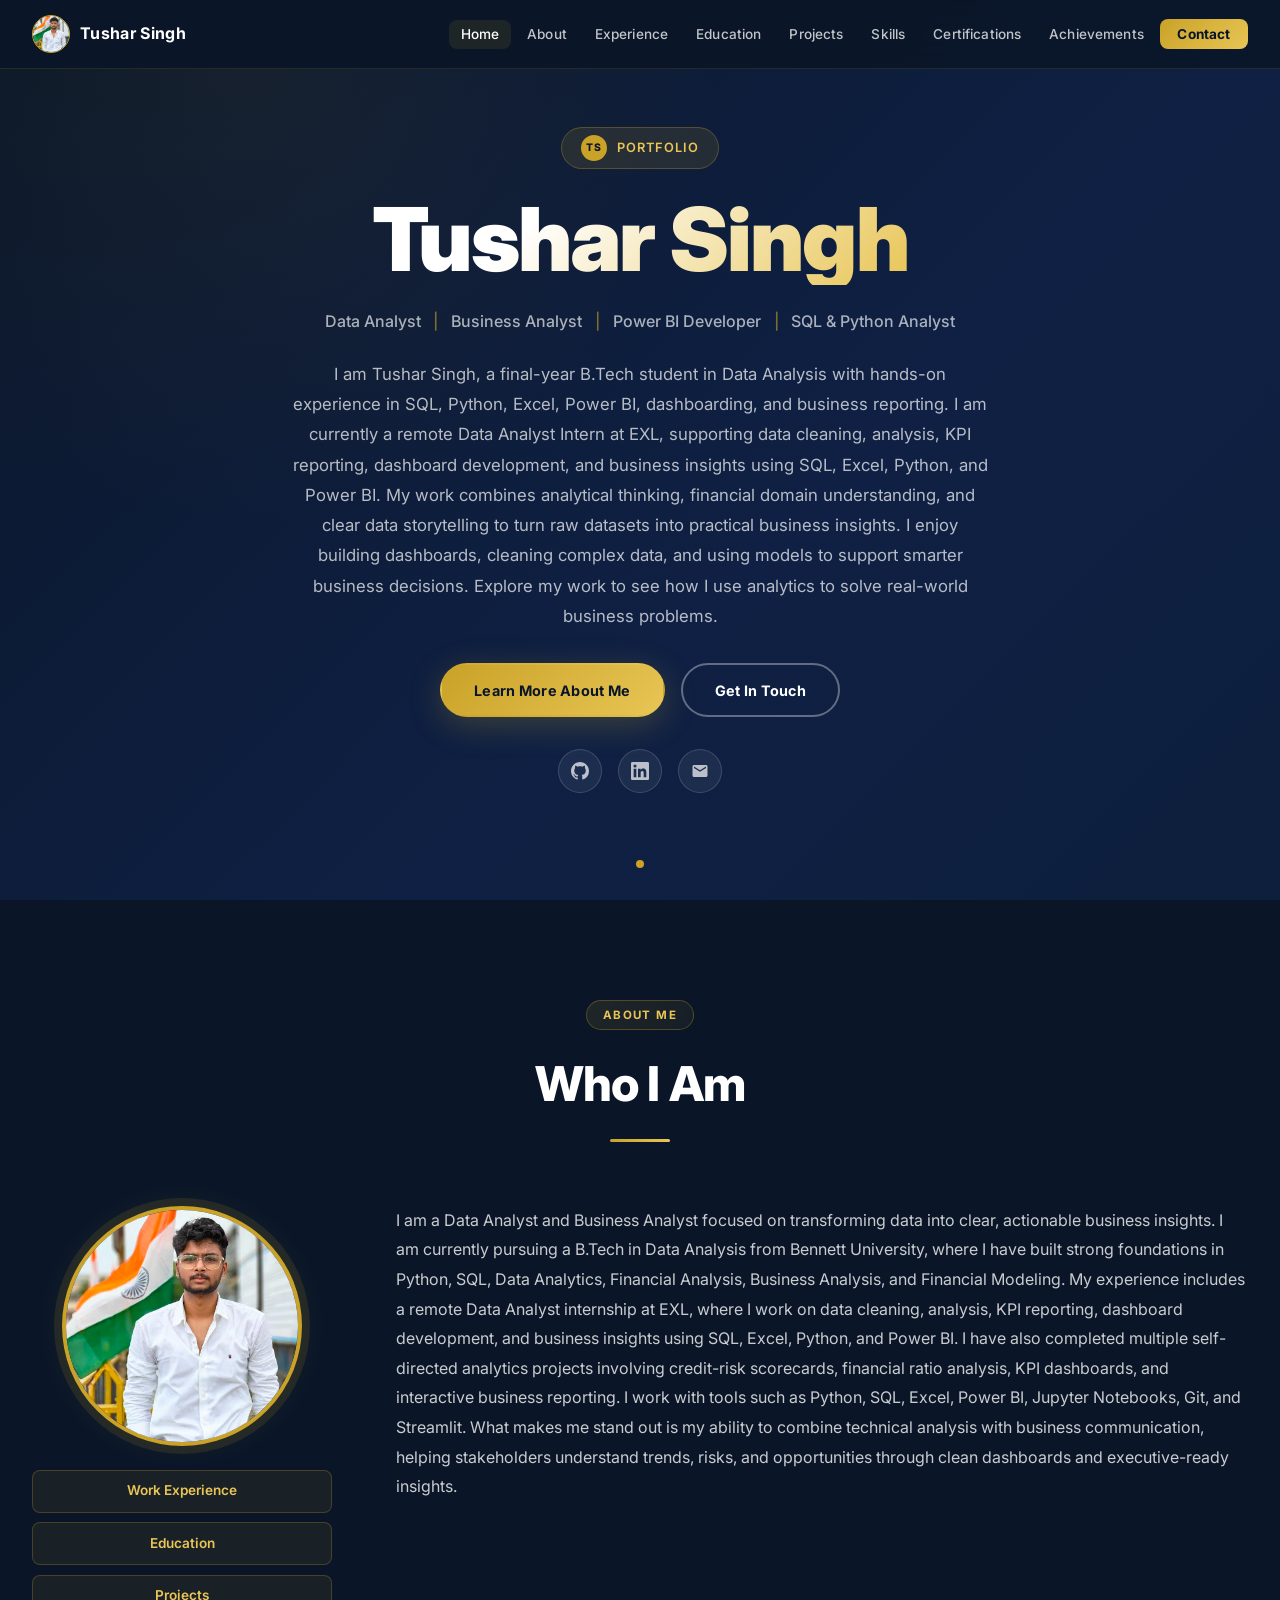
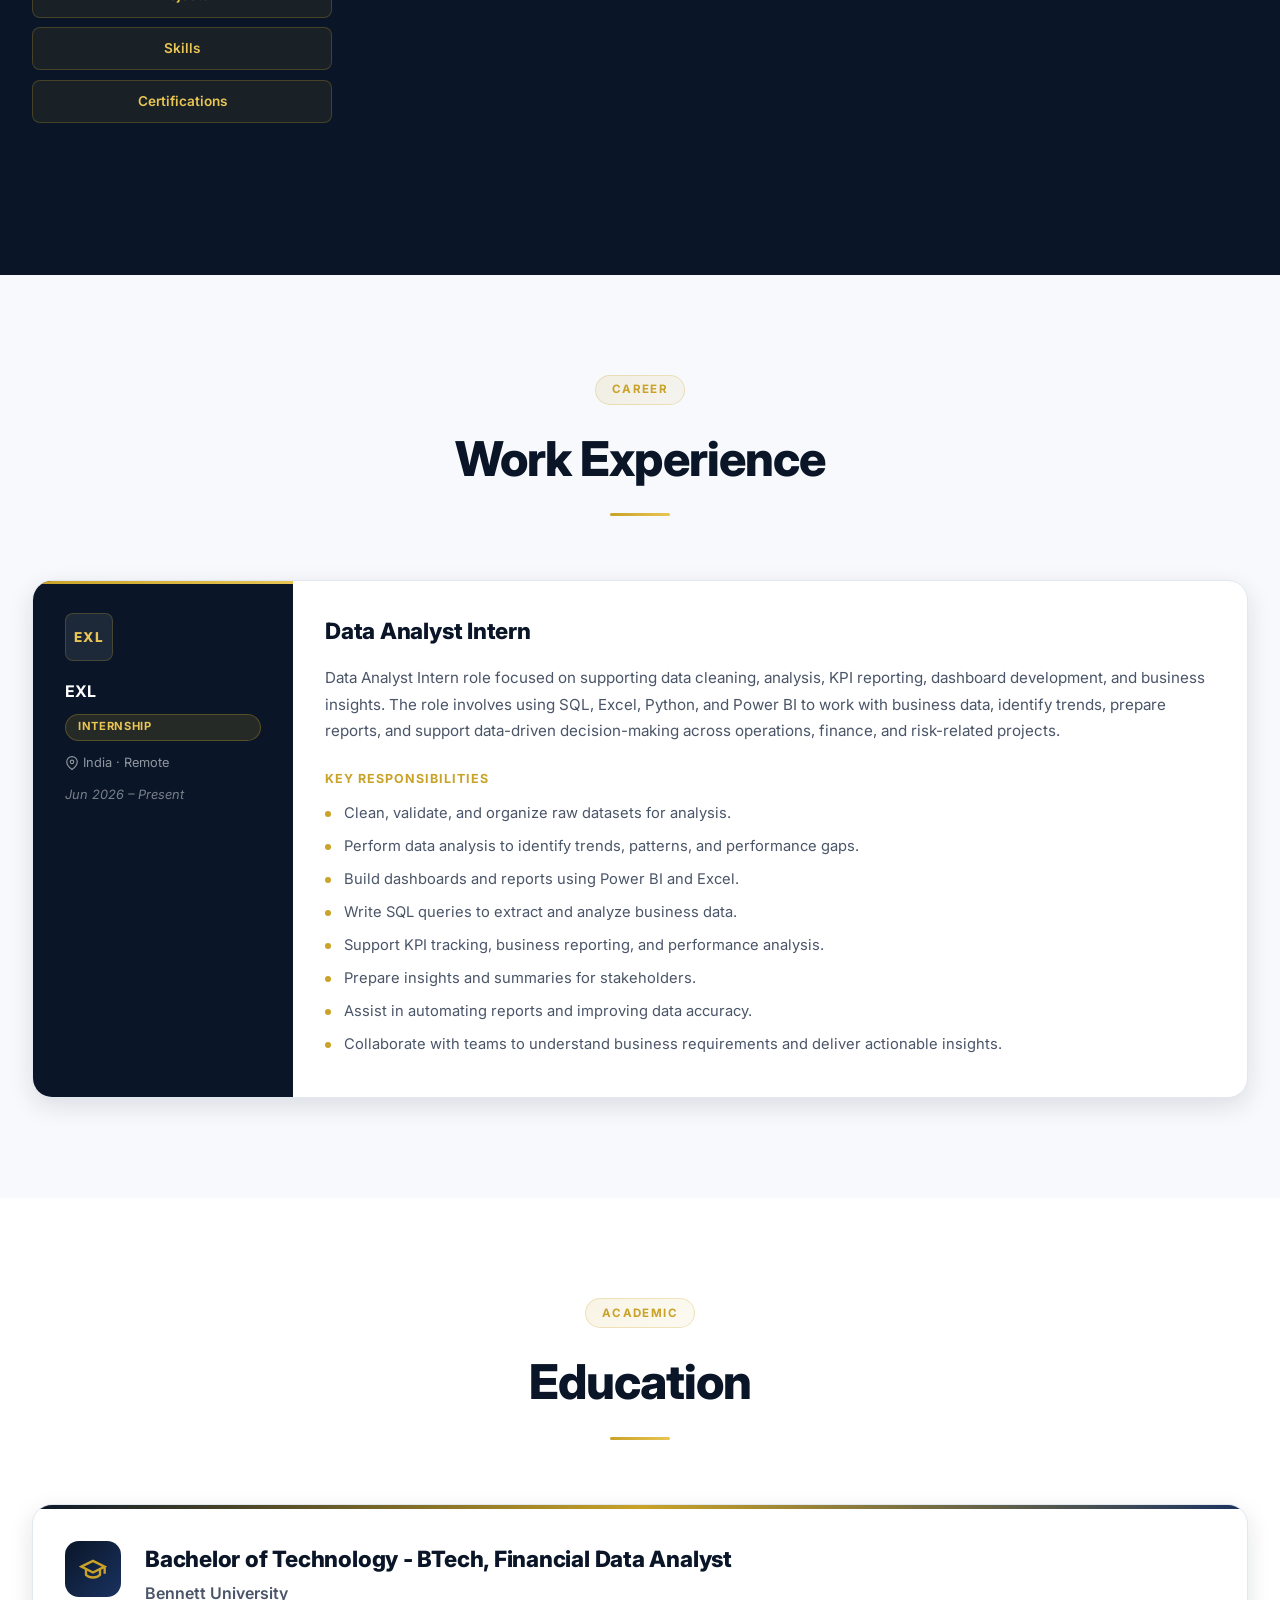
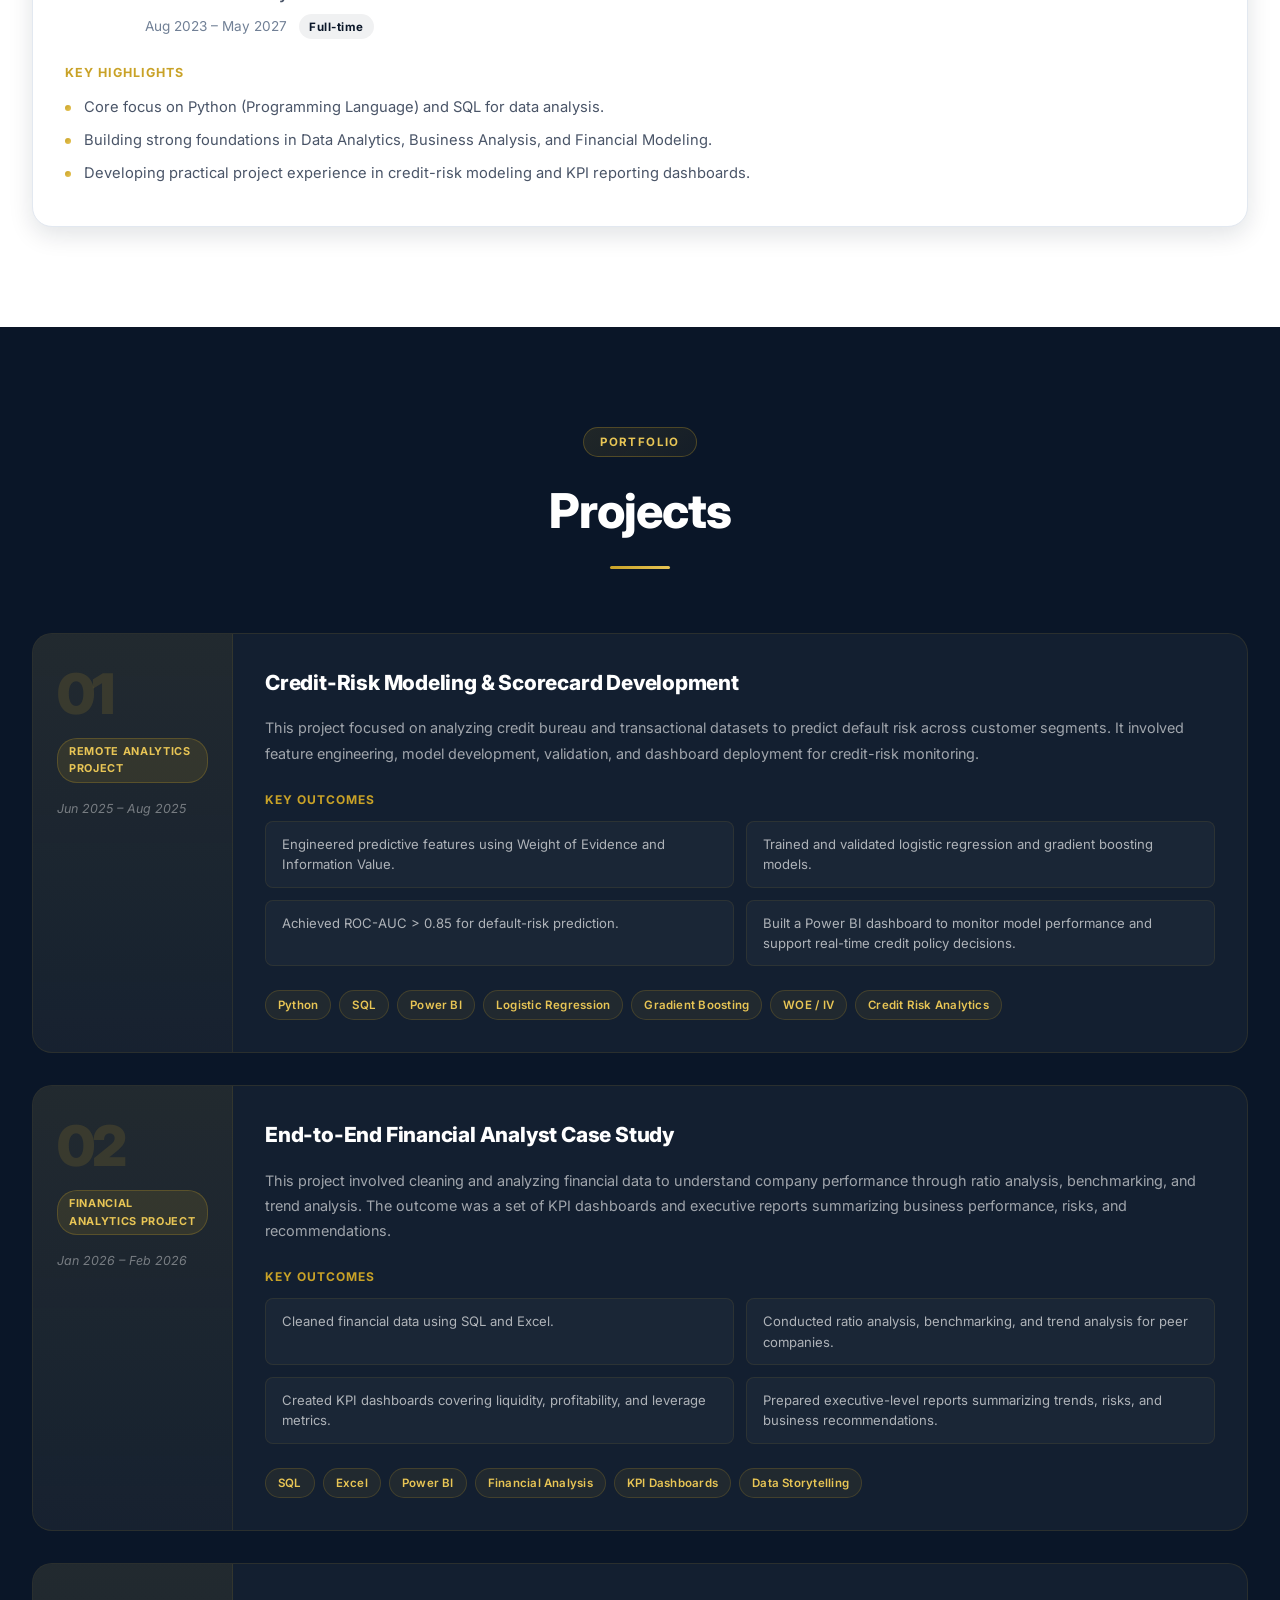
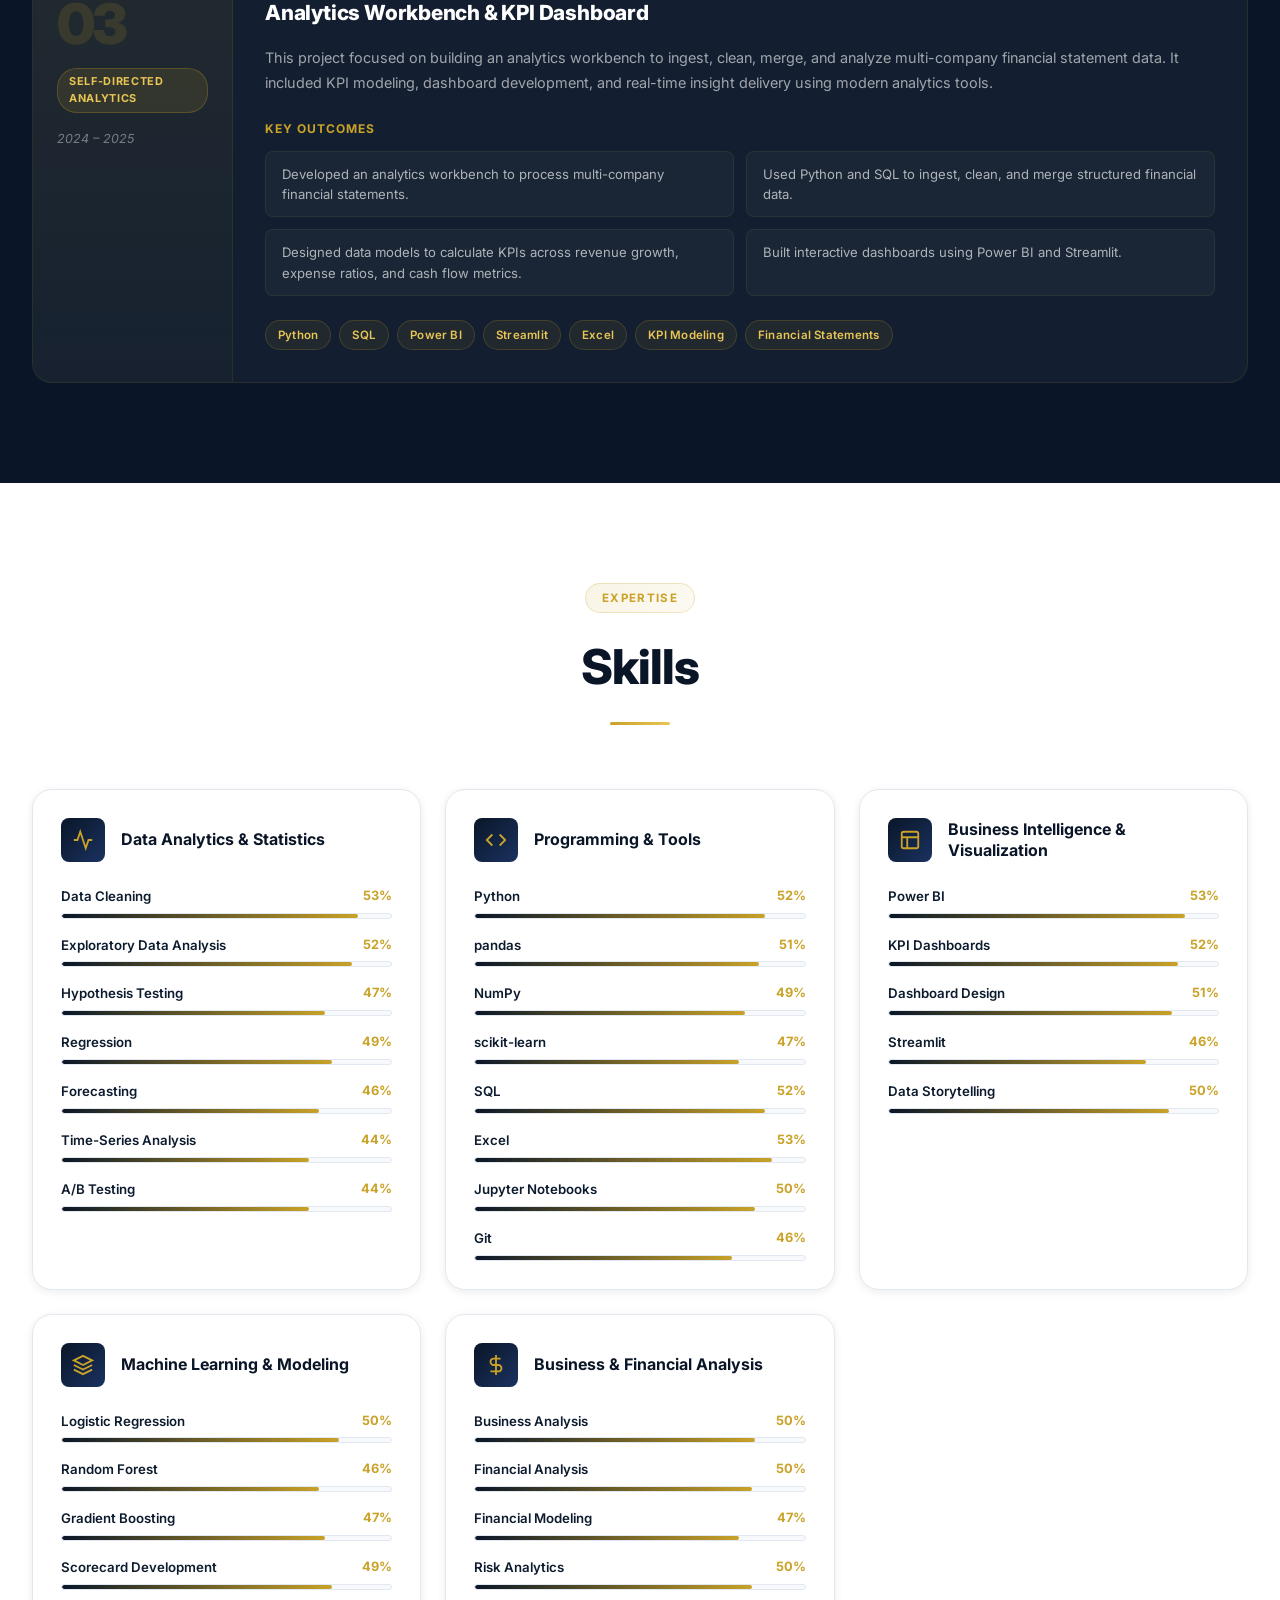
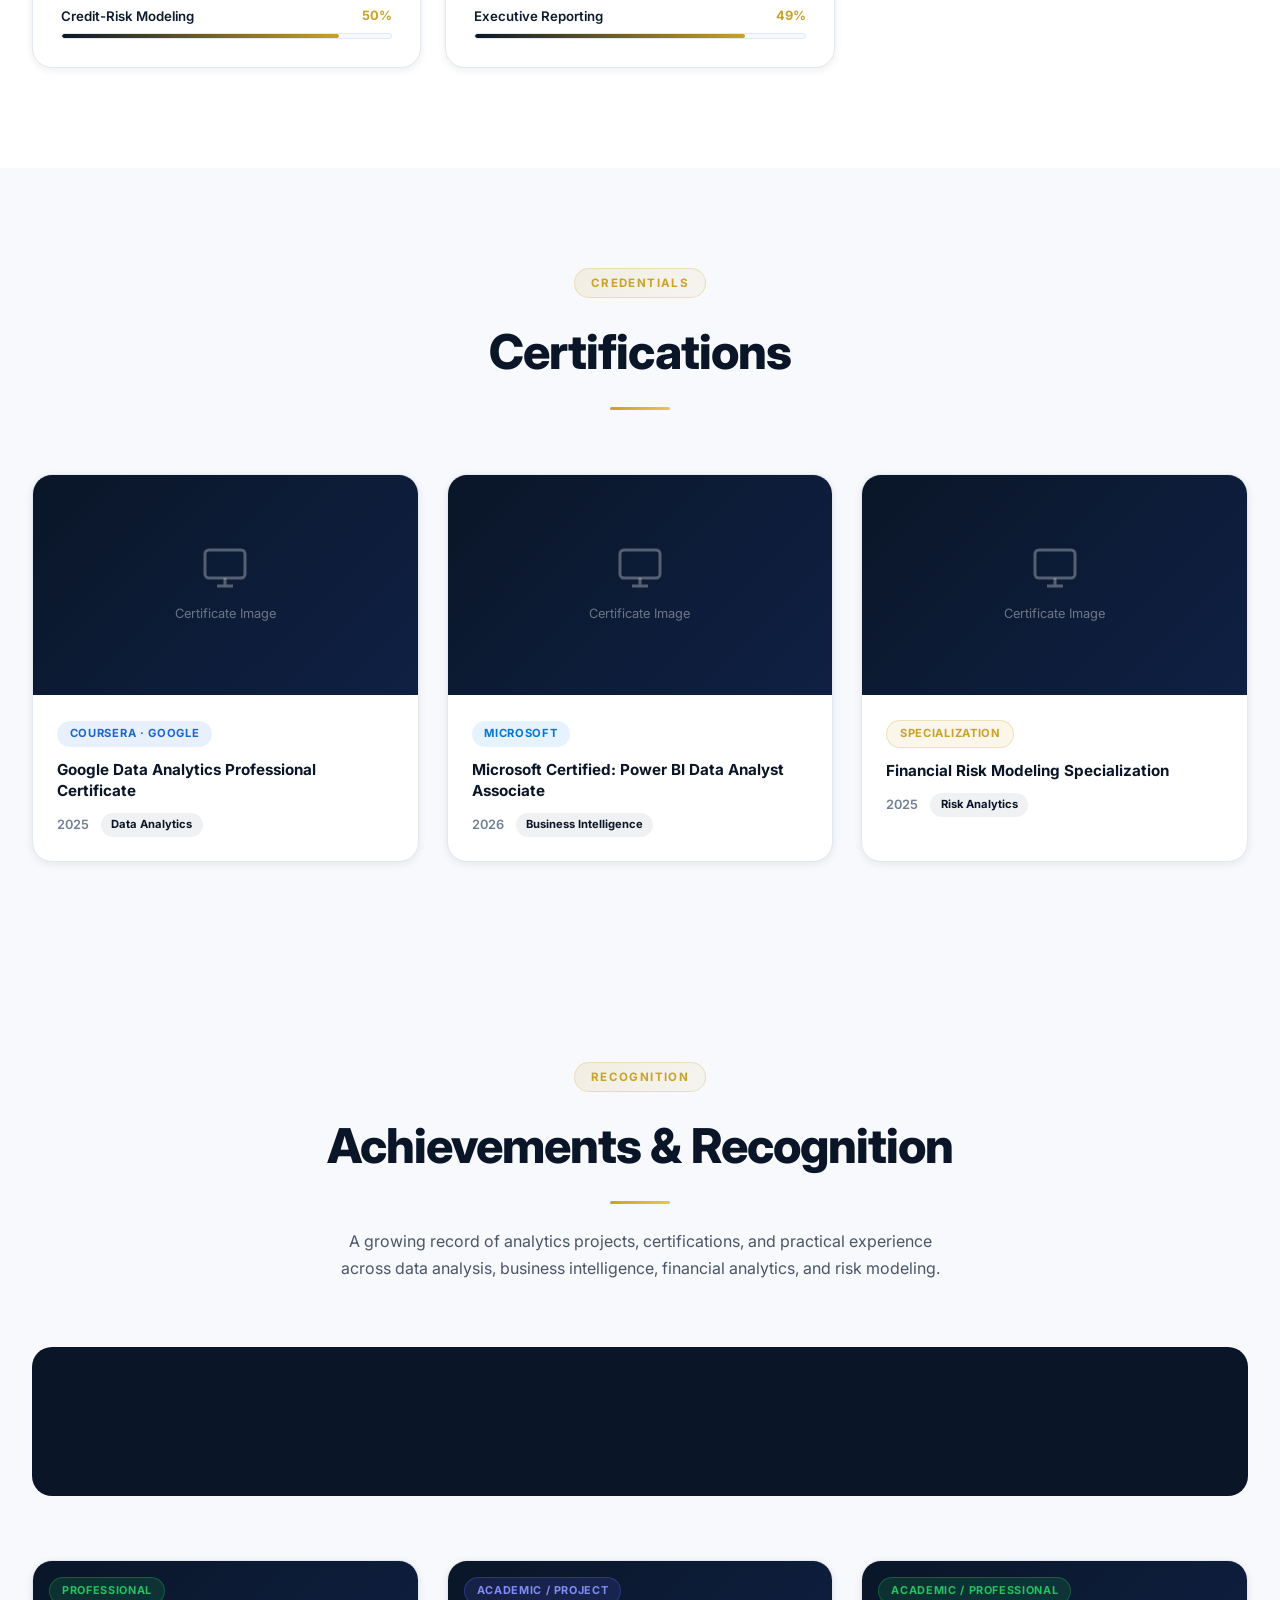
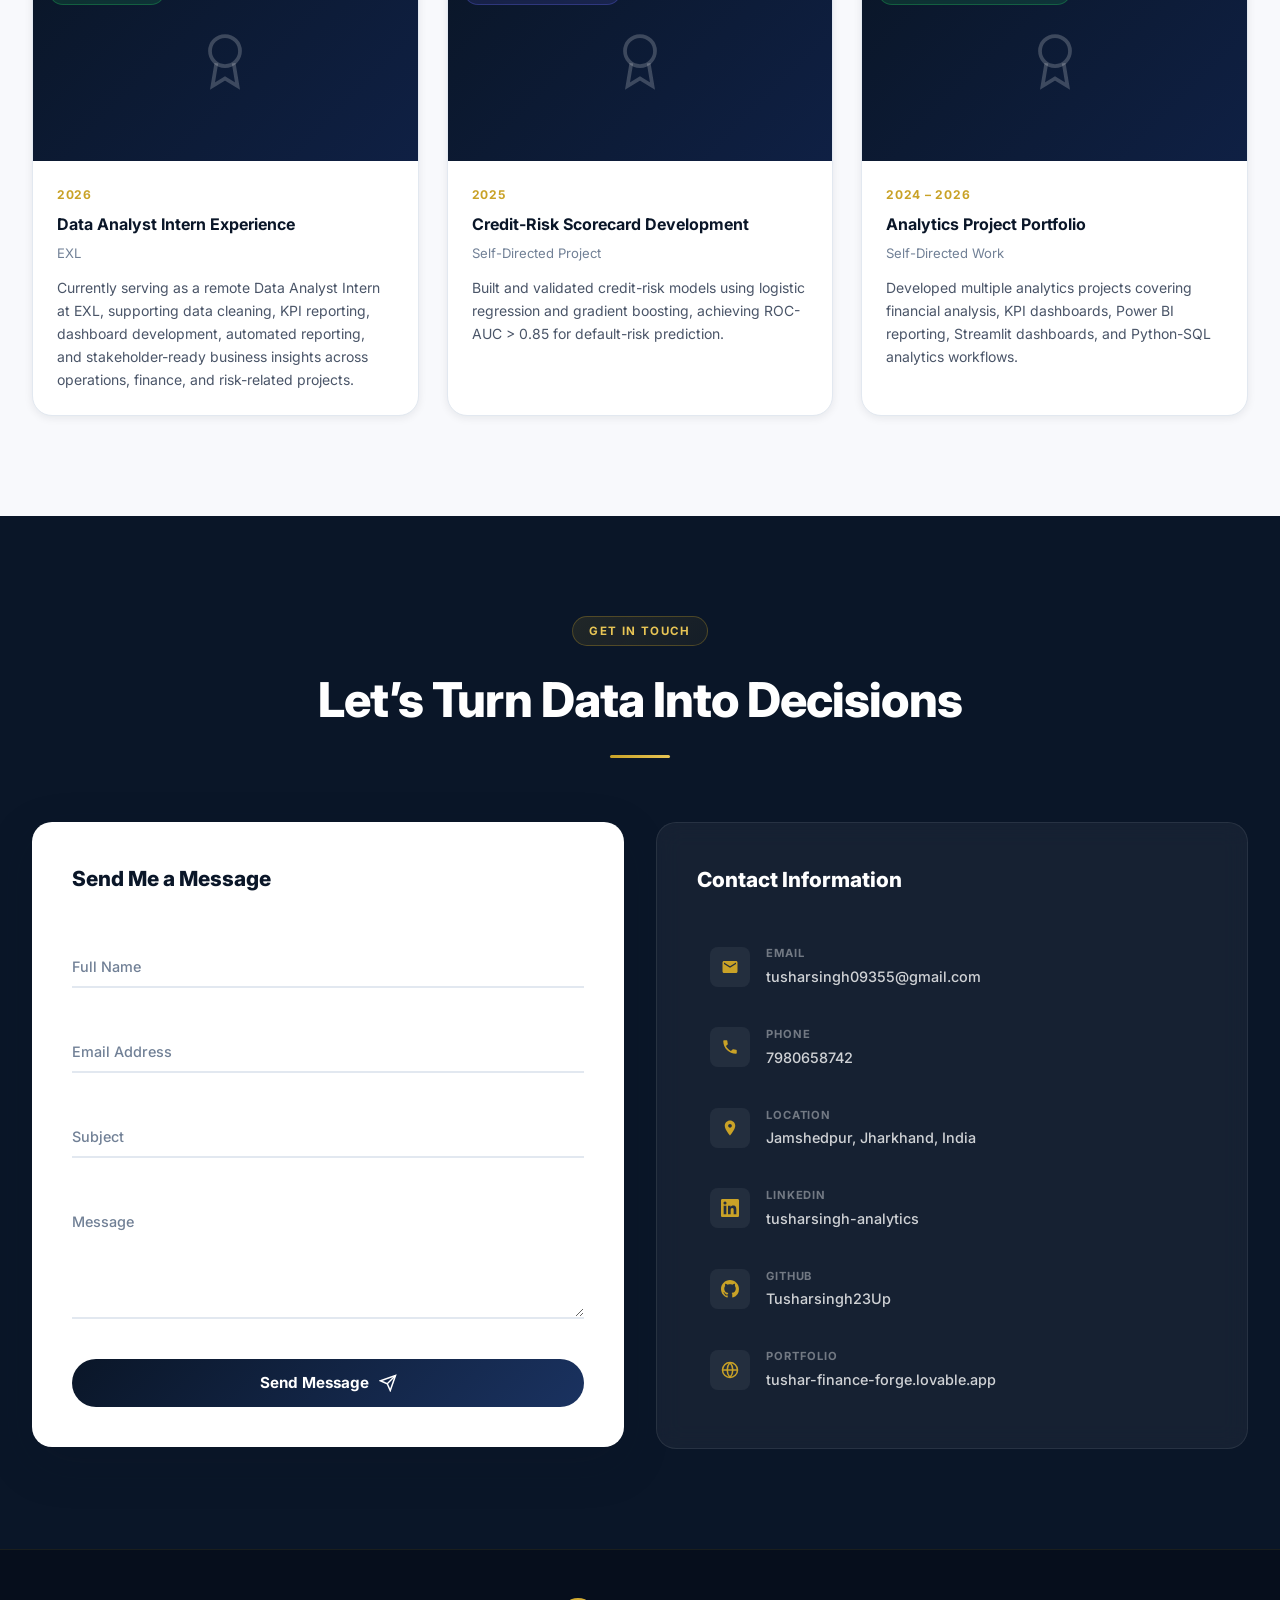
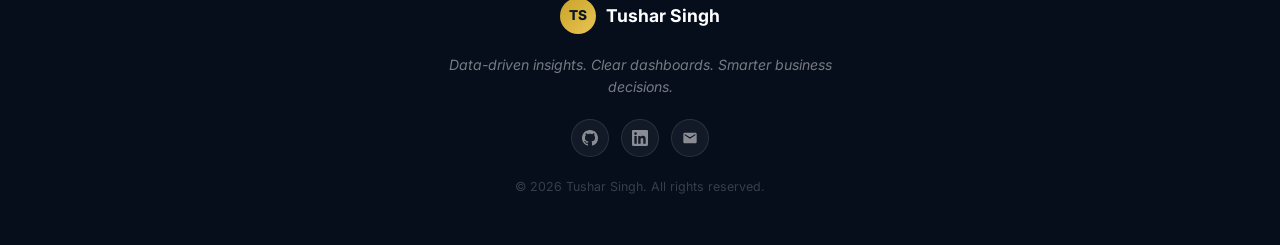
==== commit 642383ab: "updated portfolio" ====
--- a/index.html
+++ b/index.html
@@ -55,7 +55,7 @@
         <span class="designation-sep">|</span>
         <span class="designation-item">SQL &amp; Python Analyst</span>
       </div>
-      <p class="hero-intro animate-fade-in-up">I am Tushar Singh, a final-year B.Tech student in Data Analysis with hands-on experience in SQL, Python, Excel, Power BI, dashboarding, and business reporting. I have completed a remote Data Analyst internship focused on credit-risk modeling, KPI reporting, portfolio analytics, and data-driven decision-making. My work combines analytical thinking, financial domain understanding, and clear data storytelling to turn raw datasets into practical business insights. I enjoy building dashboards, cleaning complex data, and using models to support smarter business decisions. Explore my work to see how I use analytics to solve real-world business problems.</p>
+      <p class="hero-intro animate-fade-in-up">I am Tushar Singh, a final-year B.Tech student in Data Analysis with hands-on experience in SQL, Python, Excel, Power BI, dashboarding, and business reporting. I am currently a remote Data Analyst Intern at EXL, supporting data cleaning, analysis, KPI reporting, dashboard development, and business insights using SQL, Excel, Python, and Power BI. My work combines analytical thinking, financial domain understanding, and clear data storytelling to turn raw datasets into practical business insights. I enjoy building dashboards, cleaning complex data, and using models to support smarter business decisions. Explore my work to see how I use analytics to solve real-world business problems.</p>
       <div class="hero-cta animate-slide-up">
         <a href="#about" class="btn btn-primary">Learn More About Me</a>
         <a href="#contact" class="btn btn-outline">Get In Touch</a>
@@ -101,7 +101,7 @@
         </div>
       </div>
       <div class="about-content-col animate-slide-right">
-        <p class="about-summary">I am a Data Analyst and Business Analyst focused on transforming data into clear, actionable business insights. I am currently pursuing a B.Tech in Data Analysis from Bennett University, where I have built strong foundations in Python, SQL, Data Analytics, Financial Analysis, Business Analysis, and Financial Modeling. My experience includes a remote Data Analyst internship at FinAnalytics Solutions, where I worked on credit-risk modeling, portfolio analytics, automated data pipelines, and Power BI dashboards. I have also completed multiple self-directed analytics projects involving credit-risk scorecards, financial ratio analysis, KPI dashboards, and interactive business reporting. I work with tools such as Python, SQL, Excel, Power BI, Jupyter Notebooks, Git, and Streamlit. What makes me stand out is my ability to combine technical analysis with business communication, helping stakeholders understand trends, risks, and opportunities through clean dashboards and executive-ready insights.</p>
+        <p class="about-summary">I am a Data Analyst and Business Analyst focused on transforming data into clear, actionable business insights. I am currently pursuing a B.Tech in Data Analysis from Bennett University, where I have built strong foundations in Python, SQL, Data Analytics, Financial Analysis, Business Analysis, and Financial Modeling. My experience includes a remote Data Analyst internship at EXL, where I work on data cleaning, analysis, KPI reporting, dashboard development, and business insights using SQL, Excel, Python, and Power BI. I have also completed multiple self-directed analytics projects involving credit-risk scorecards, financial ratio analysis, KPI dashboards, and interactive business reporting. I work with tools such as Python, SQL, Excel, Power BI, Jupyter Notebooks, Git, and Streamlit. What makes me stand out is my ability to combine technical analysis with business communication, helping stakeholders understand trends, risks, and opportunities through clean dashboards and executive-ready insights.</p>
         <div class="mission-vision-grid">
           <div class="mv-card mission-card animate-flip-in">
             <div class="mv-icon">
@@ -133,33 +133,31 @@
     <div class="experience-cards">
       <div class="exp-card animate-slide-left-exp">
         <div class="exp-card-left">
-          <div class="exp-icon">
-            <svg viewBox="0 0 24 24" fill="none" stroke="currentColor" stroke-width="2"><rect x="2" y="7" width="20" height="14" rx="2"/><path d="M16 7V5a2 2 0 00-2-2h-4a2 2 0 00-2 2v2"/></svg>
-          </div>
-          <div class="exp-company">FinAnalytics Solutions</div>
-          <div class="exp-badge">Remote Internship</div>
+          <div class="exp-icon exp-icon-logo">
+            <span class="exp-logo-text">EXL</span>
+          </div>
+          <div class="exp-company">EXL</div>
+          <div class="exp-badge">Internship</div>
           <div class="exp-location">
             <svg viewBox="0 0 24 24" fill="none" stroke="currentColor" stroke-width="2" width="14" height="14"><path d="M21 10c0 7-9 13-9 13s-9-6-9-13a9 9 0 0118 0z"/><circle cx="12" cy="10" r="3"/></svg>
-            Remote
-          </div>
-          <div class="exp-duration">Mar 2026 &ndash; May 2026</div>
+            India &middot; Remote
+          </div>
+          <div class="exp-duration">Jun 2026 &ndash; Present</div>
         </div>
         <div class="exp-card-right">
           <h3 class="exp-role">Data Analyst Intern</h3>
+          <p class="exp-description">Data Analyst Intern role focused on supporting data cleaning, analysis, KPI reporting, dashboard development, and business insights. The role involves using SQL, Excel, Python, and Power BI to work with business data, identify trends, prepare reports, and support data-driven decision-making across operations, finance, and risk-related projects.</p>
           <div class="exp-responsibilities">
             <h4>Key Responsibilities</h4>
             <ul>
-              <li class="exp-bullet">Performed credit-risk modeling and portfolio analytics using Python and SQL.</li>
-              <li class="exp-bullet">Designed automated data pipelines and ETL processes to improve data quality for real-time dashboards.</li>
-              <li class="exp-bullet">Built interactive Power BI dashboards to visualize loan approval rates and risk segmentation.</li>
-              <li class="exp-bullet">Collaborated with cross-functional teams using Git, JIRA, and Slack to prioritize tasks and deliver actionable insights.</li>
-            </ul>
-          </div>
-          <div class="exp-achievements-block">
-            <h4>Key Achievements</h4>
-            <ul>
-              <li class="exp-bullet achievement">Improved scorecard accuracy and reduced default prediction error through credit-risk modeling.</li>
-              <li class="exp-bullet achievement">Delivered stakeholder-ready dashboards that helped visualize risk segmentation, loan approval trends, and portfolio performance.</li>
+              <li class="exp-bullet">Clean, validate, and organize raw datasets for analysis.</li>
+              <li class="exp-bullet">Perform data analysis to identify trends, patterns, and performance gaps.</li>
+              <li class="exp-bullet">Build dashboards and reports using Power BI and Excel.</li>
+              <li class="exp-bullet">Write SQL queries to extract and analyze business data.</li>
+              <li class="exp-bullet">Support KPI tracking, business reporting, and performance analysis.</li>
+              <li class="exp-bullet">Prepare insights and summaries for stakeholders.</li>
+              <li class="exp-bullet">Assist in automating reports and improving data accuracy.</li>
+              <li class="exp-bullet">Collaborate with teams to understand business requirements and deliver actionable insights.</li>
             </ul>
           </div>
         </div>
@@ -481,8 +479,8 @@
         <div class="ach-body">
           <div class="ach-year">2026</div>
           <h3 class="ach-title">Data Analyst Intern Experience</h3>
-          <div class="ach-institution">FinAnalytics Solutions</div>
-          <p class="ach-desc">Completed a remote data analyst internship focused on credit-risk modeling, portfolio analytics, automated ETL processes, Power BI dashboards, and stakeholder reporting.</p>
+          <div class="ach-institution">EXL</div>
+          <p class="ach-desc">Currently serving as a remote Data Analyst Intern at EXL, supporting data cleaning, KPI reporting, dashboard development, automated reporting, and stakeholder-ready business insights across operations, finance, and risk-related projects.</p>
         </div>
       </div>
 
--- a/style.css
+++ b/style.css
@@ -118,7 +118,10 @@
 .exp-location { display:flex; align-items:center; gap:4px; color:rgba(255,255,255,0.55); font-size:0.8rem; }
 .exp-duration { color:rgba(255,255,255,0.45); font-size:0.8rem; font-style:italic; }
 .exp-card-right { padding:2rem; }
-.exp-role { font-size:1.4rem; font-weight:800; color:var(--navy); margin-bottom:1.5rem; letter-spacing:-0.01em; }
+.exp-icon-logo { background:rgba(255,255,255,0.08); border:1px solid rgba(201,162,39,0.25); }
+.exp-logo-text { font-size:0.85rem; font-weight:800; letter-spacing:0.08em; color:var(--gold-light); line-height:1; }
+.exp-role { font-size:1.4rem; font-weight:800; color:var(--navy); margin-bottom:1rem; letter-spacing:-0.01em; }
+.exp-description { color:var(--text-mid); font-size:0.95rem; line-height:1.75; margin-bottom:1.5rem; }
 .exp-responsibilities h4,.exp-achievements-block h4 { font-size:0.78rem; font-weight:700; color:var(--gold); letter-spacing:0.08em; text-transform:uppercase; margin-bottom:0.75rem; }
 .exp-responsibilities ul,.exp-achievements-block ul { list-style:none; padding:0; }
 .exp-bullet { position:relative; padding-left:1.2rem; color:var(--text-mid); font-size:0.92rem; line-height:1.7; margin-bottom:0.5rem; }
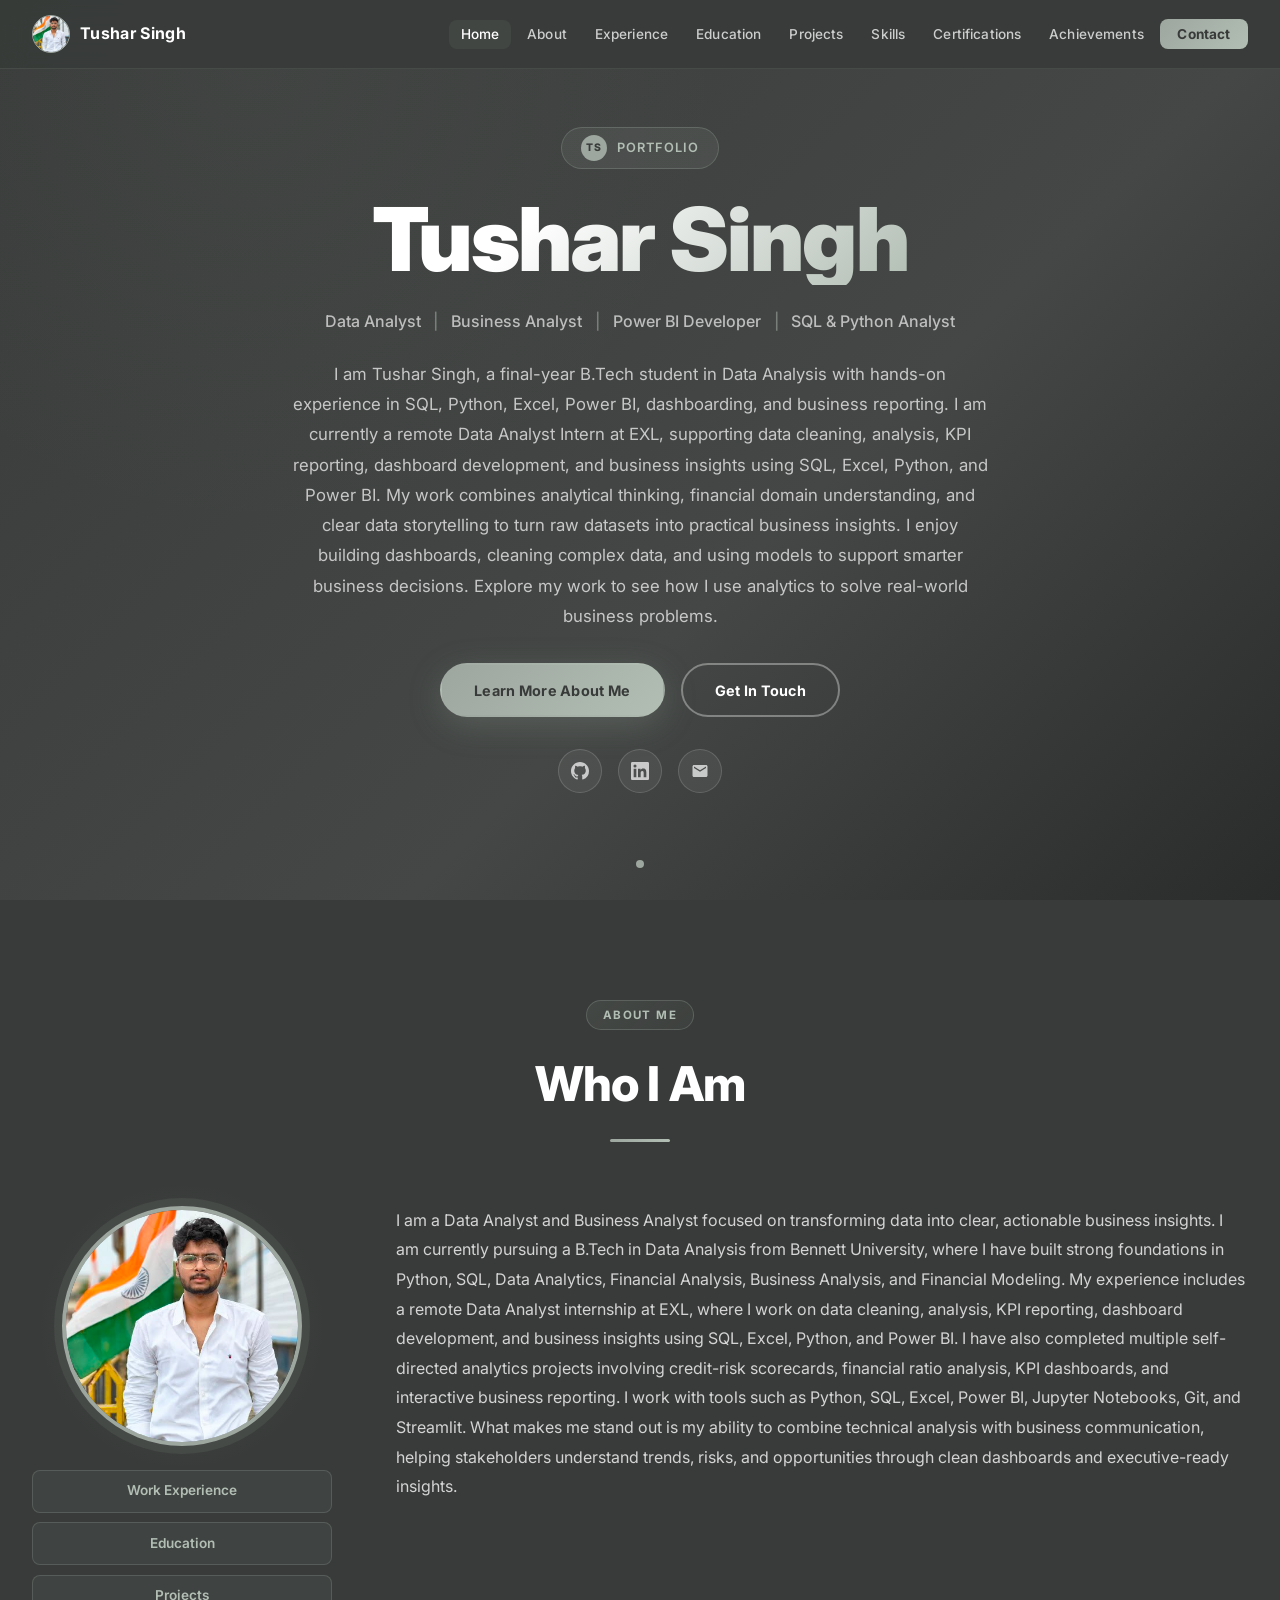
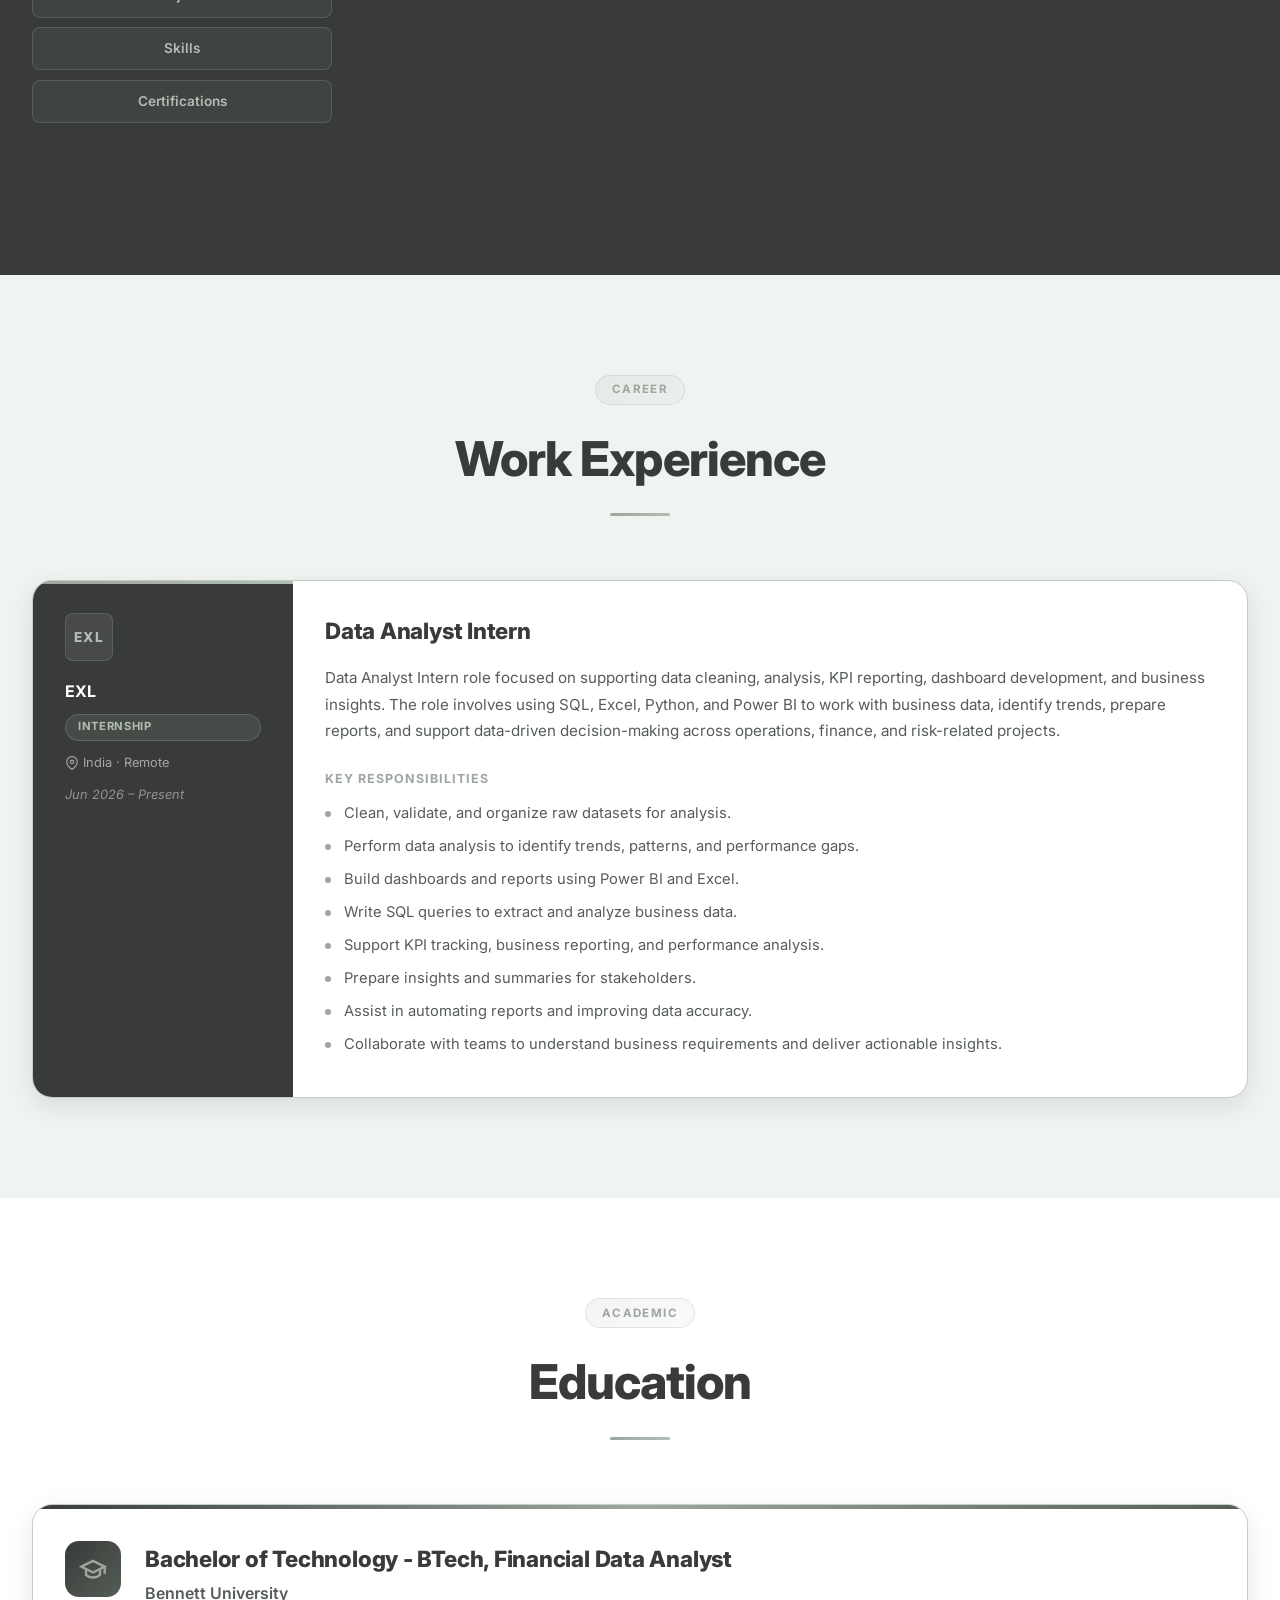
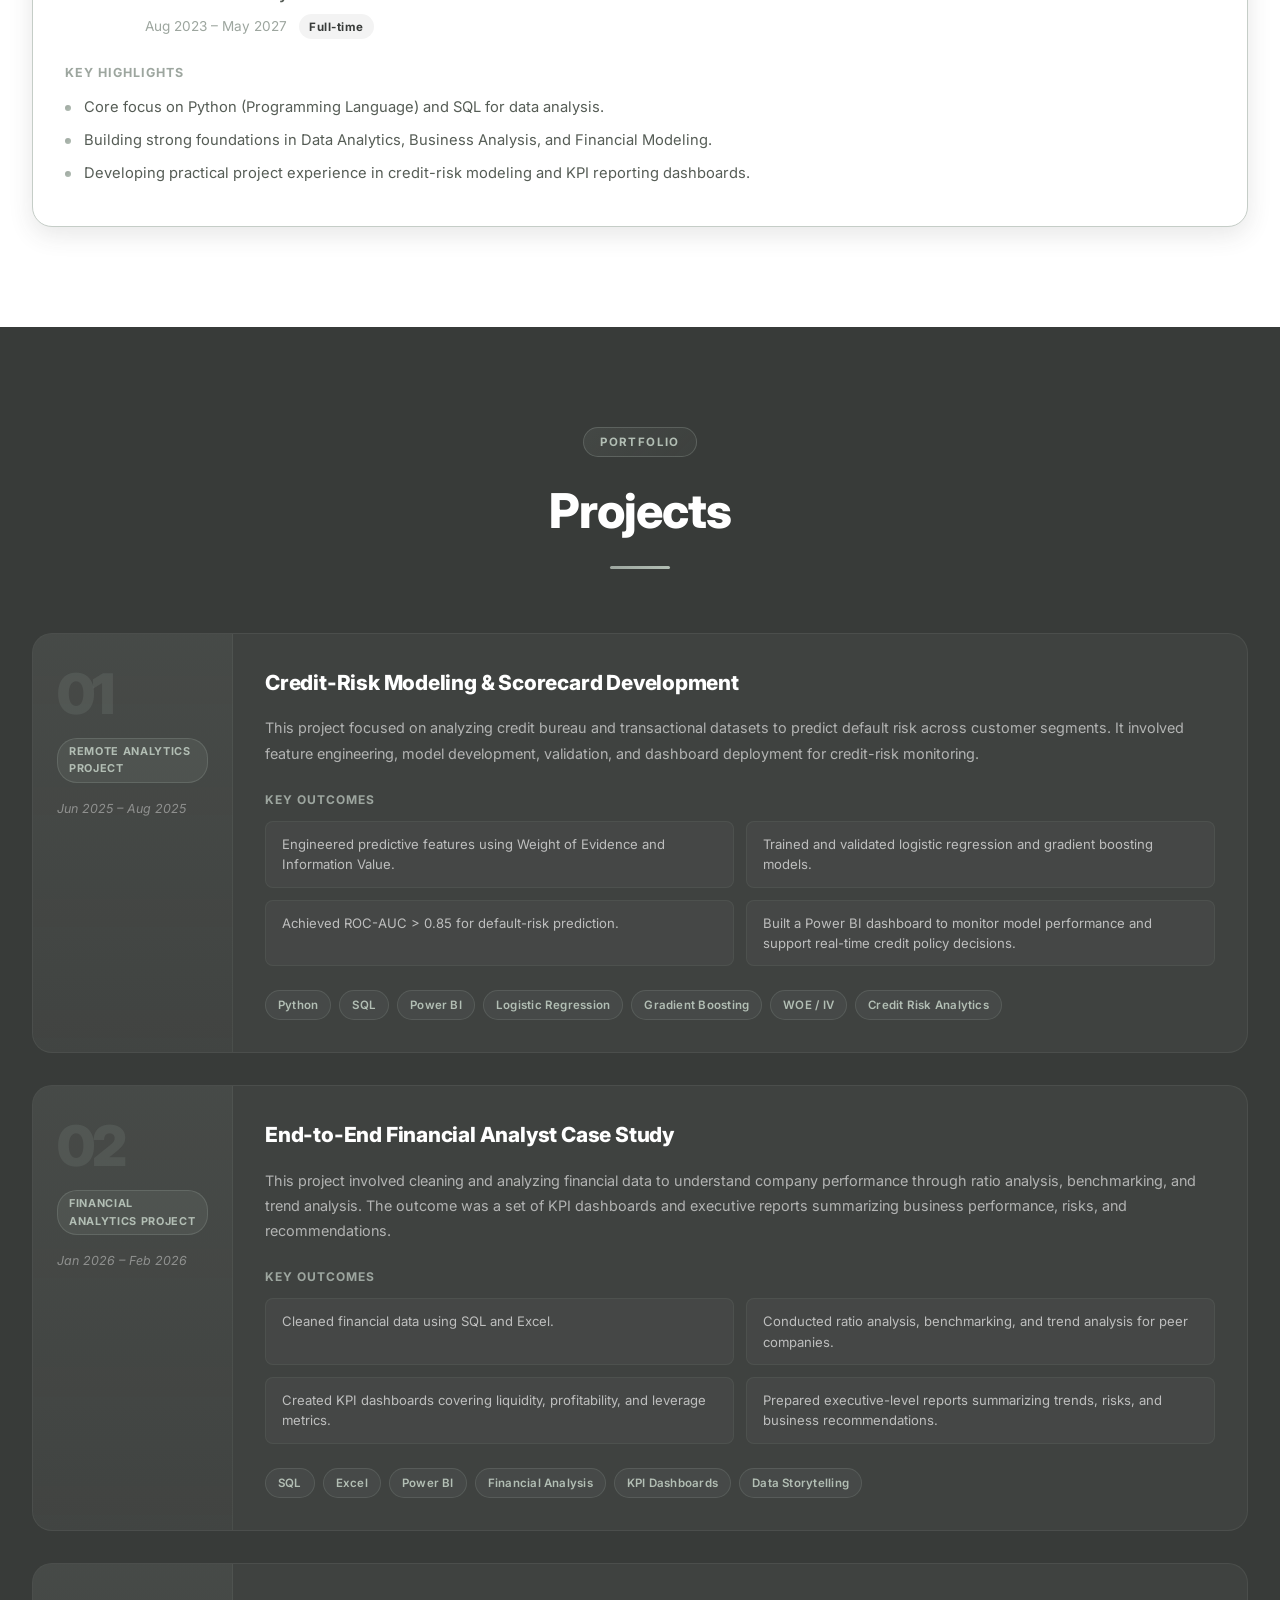
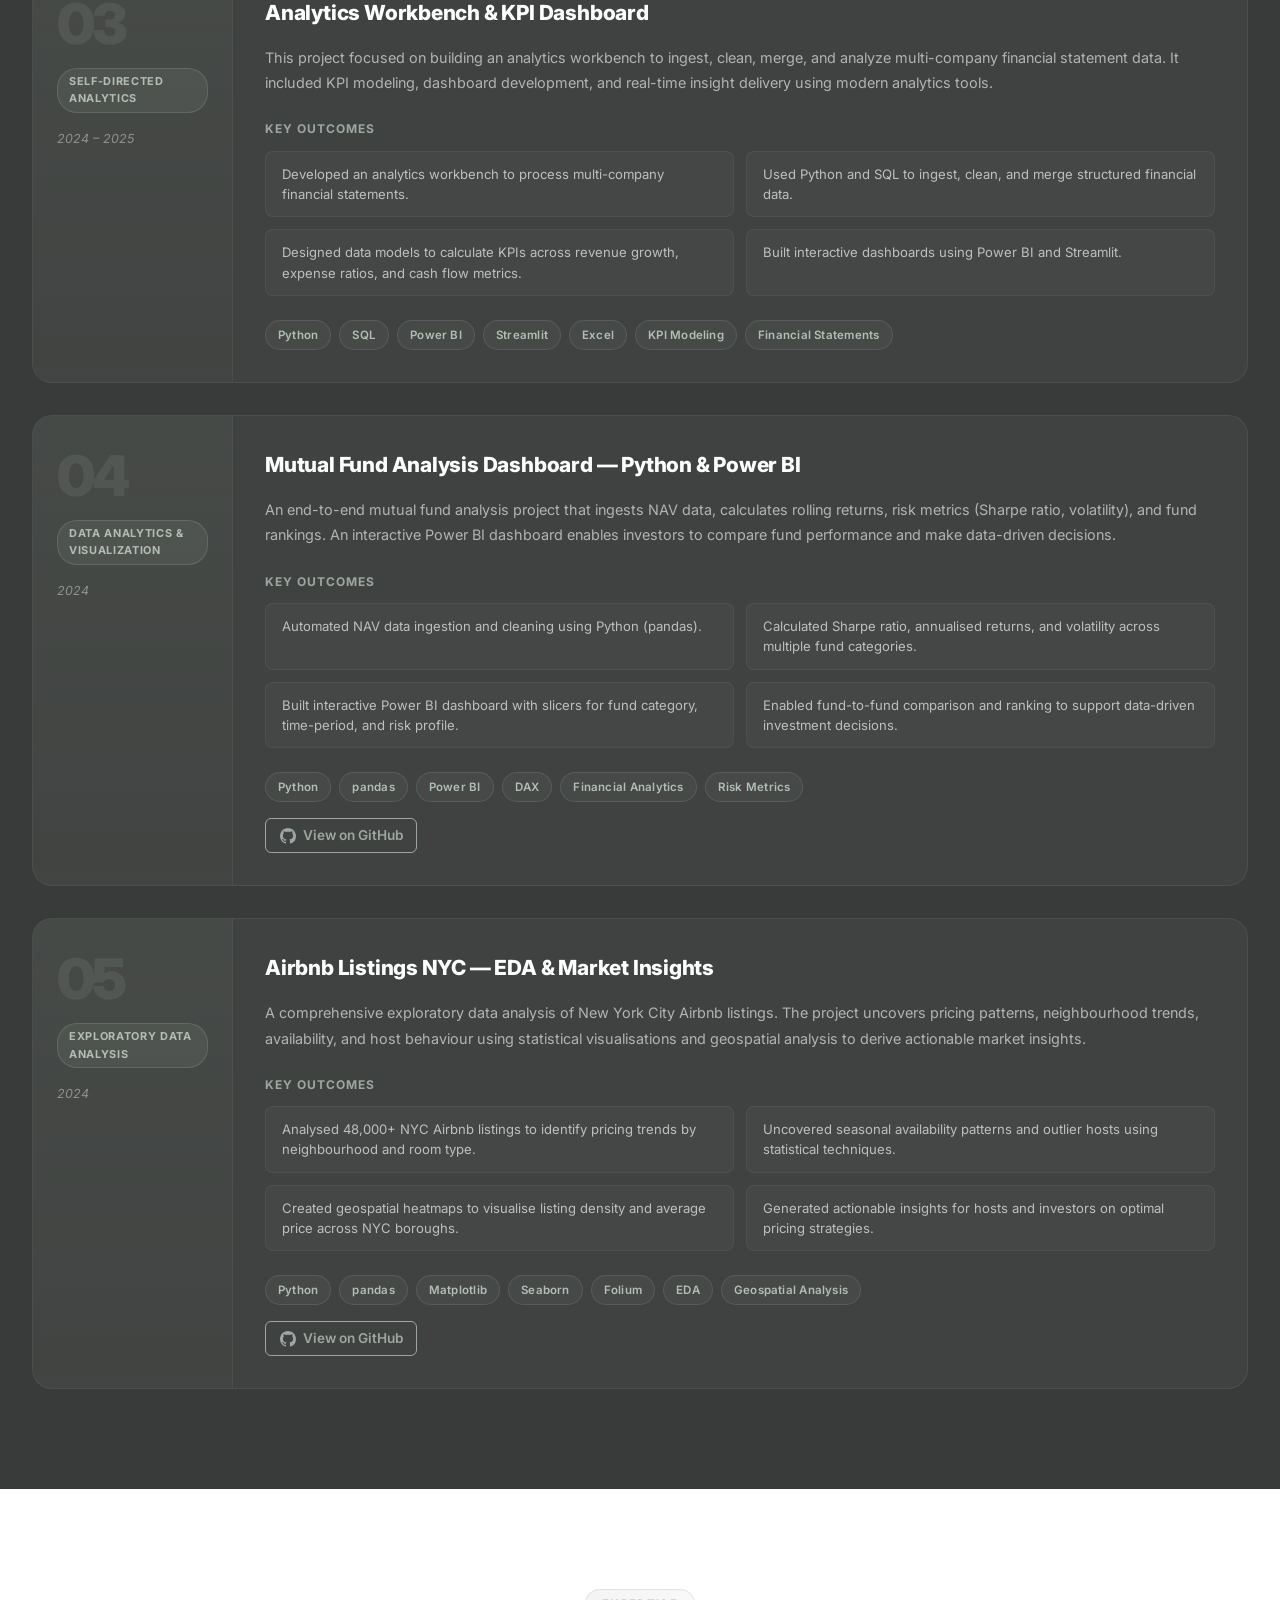
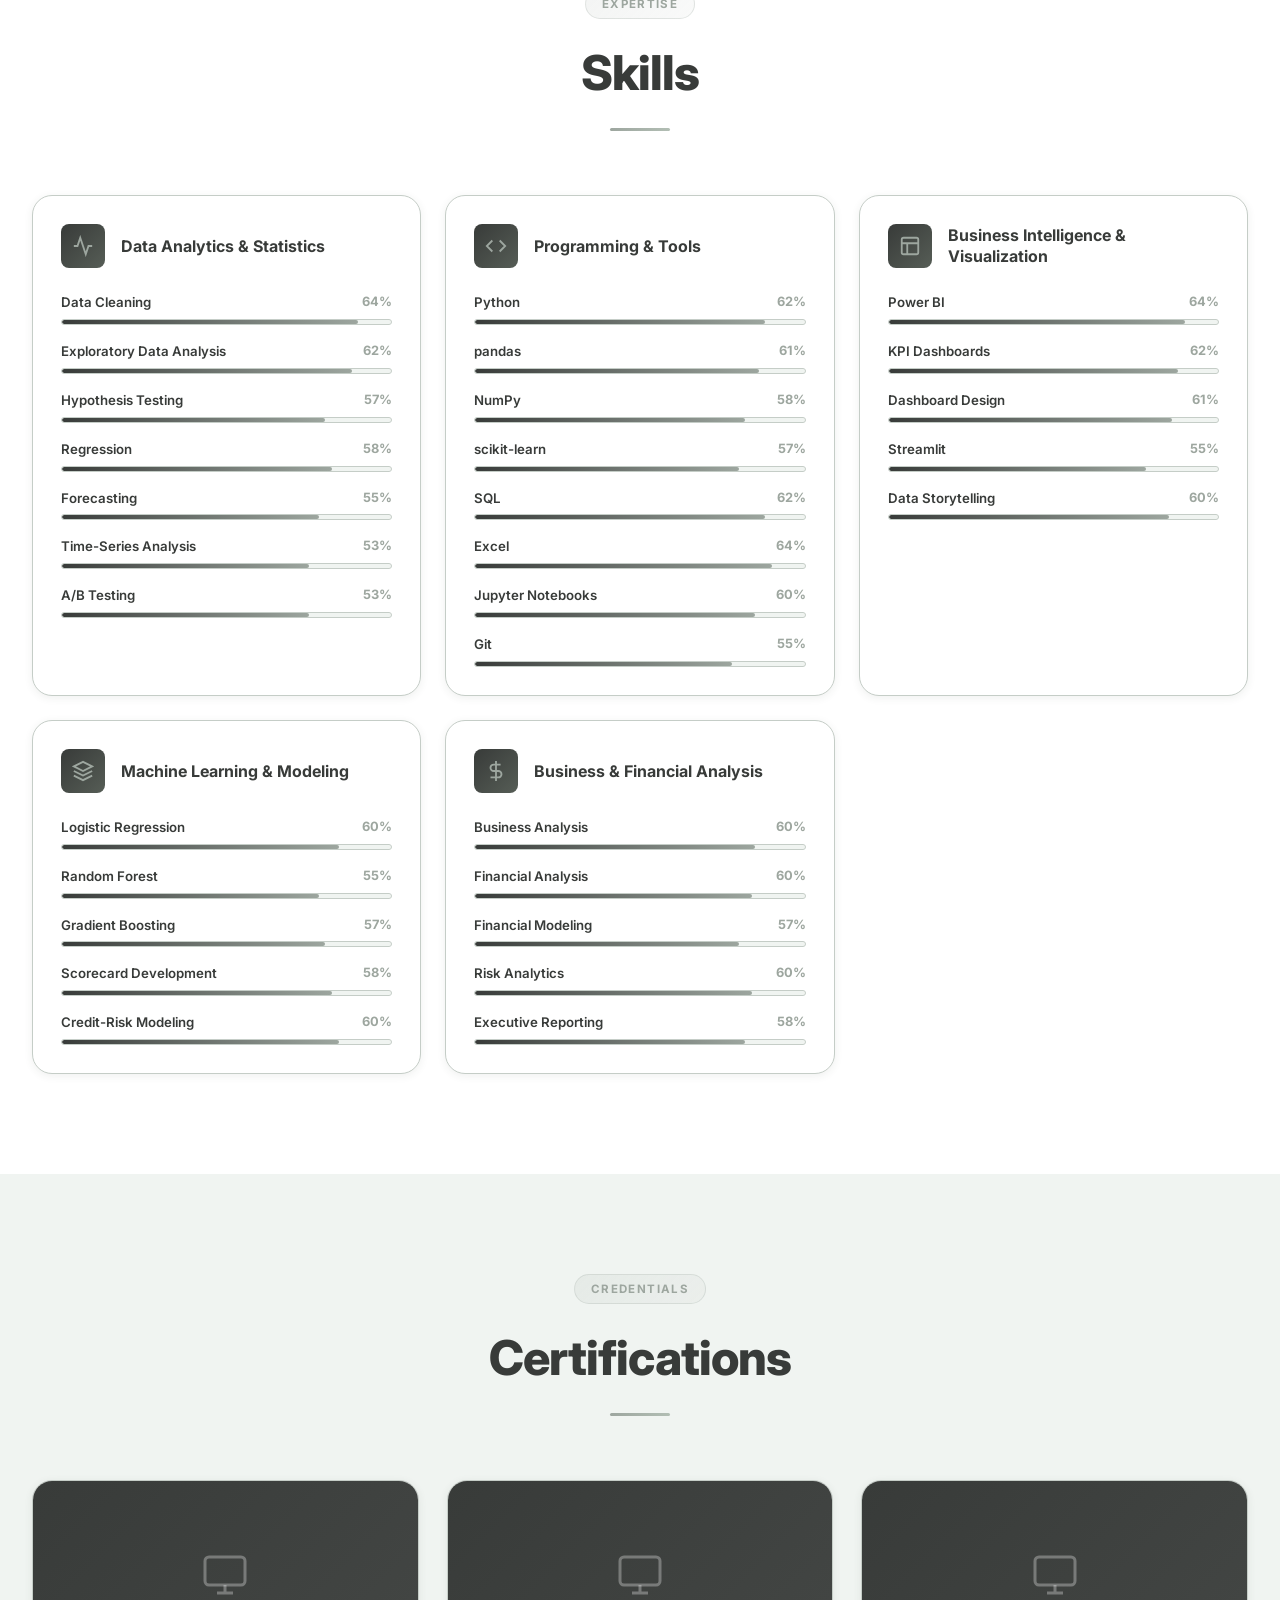
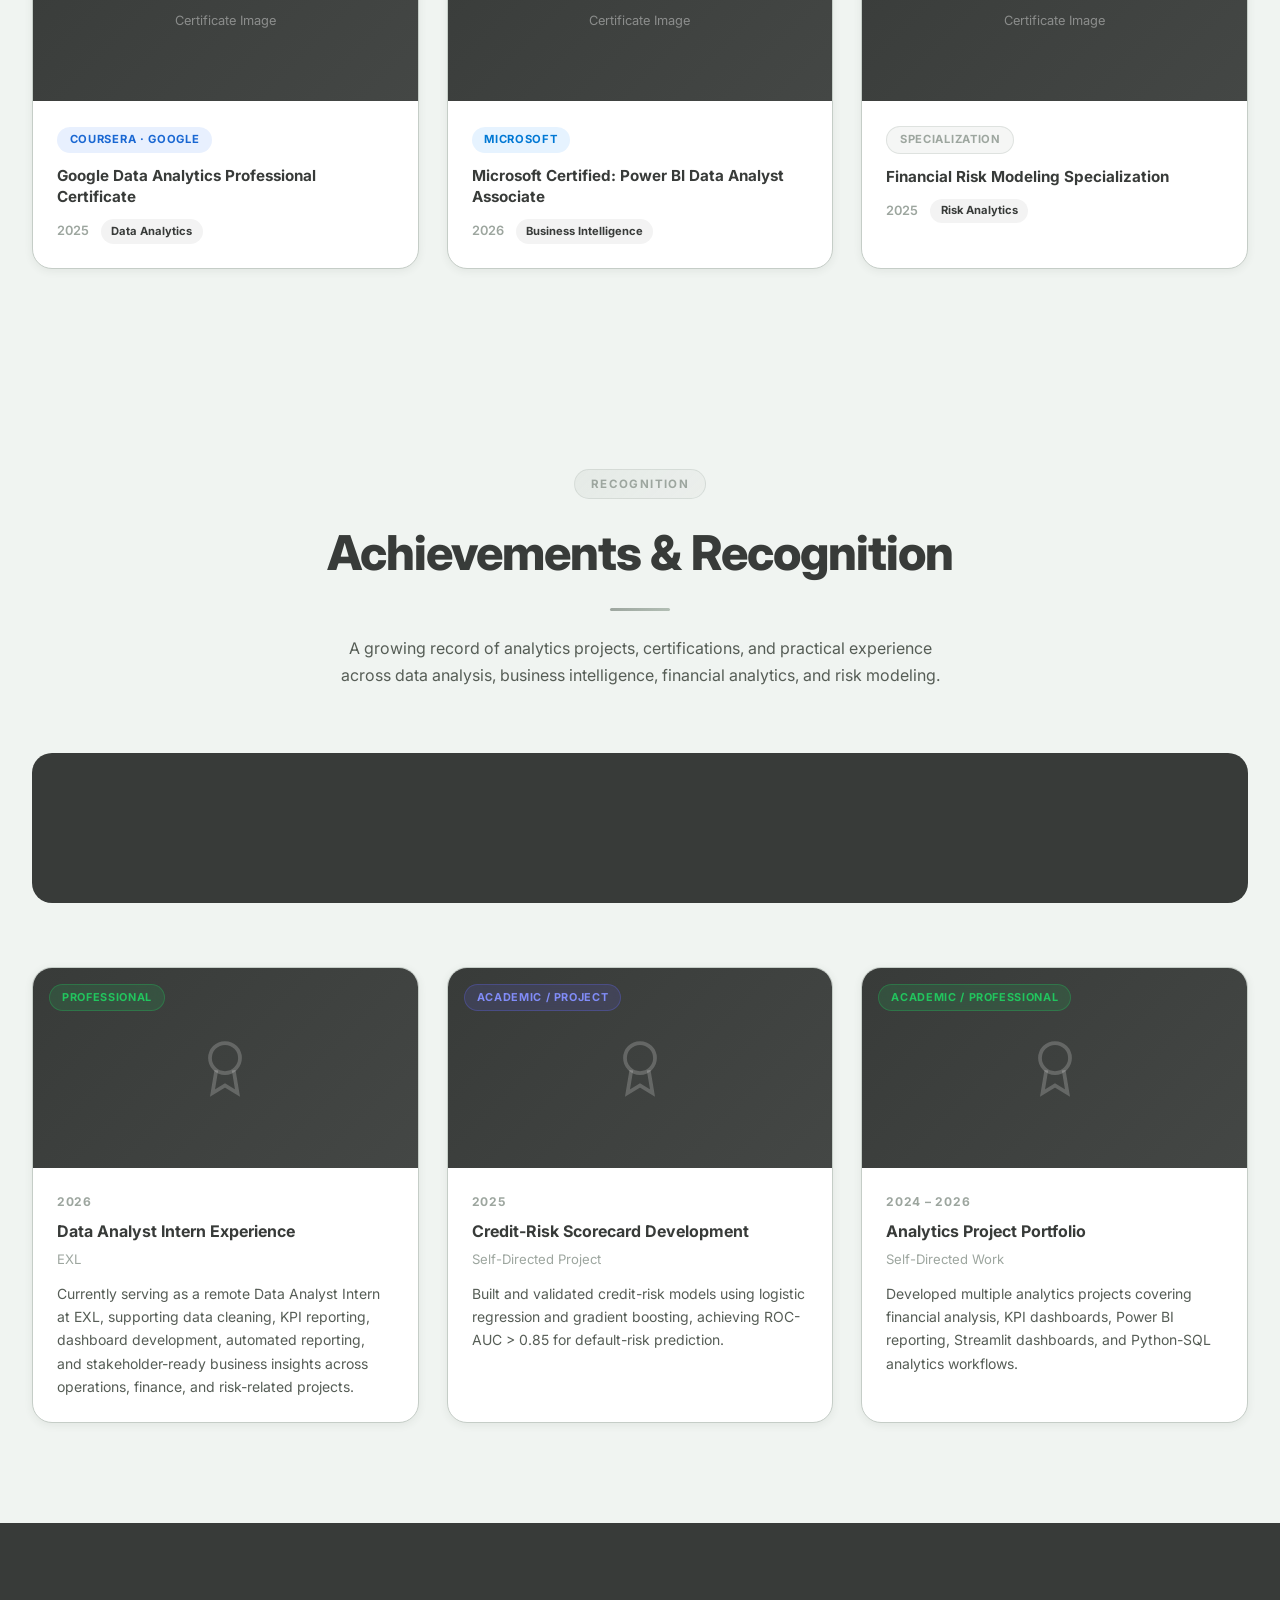
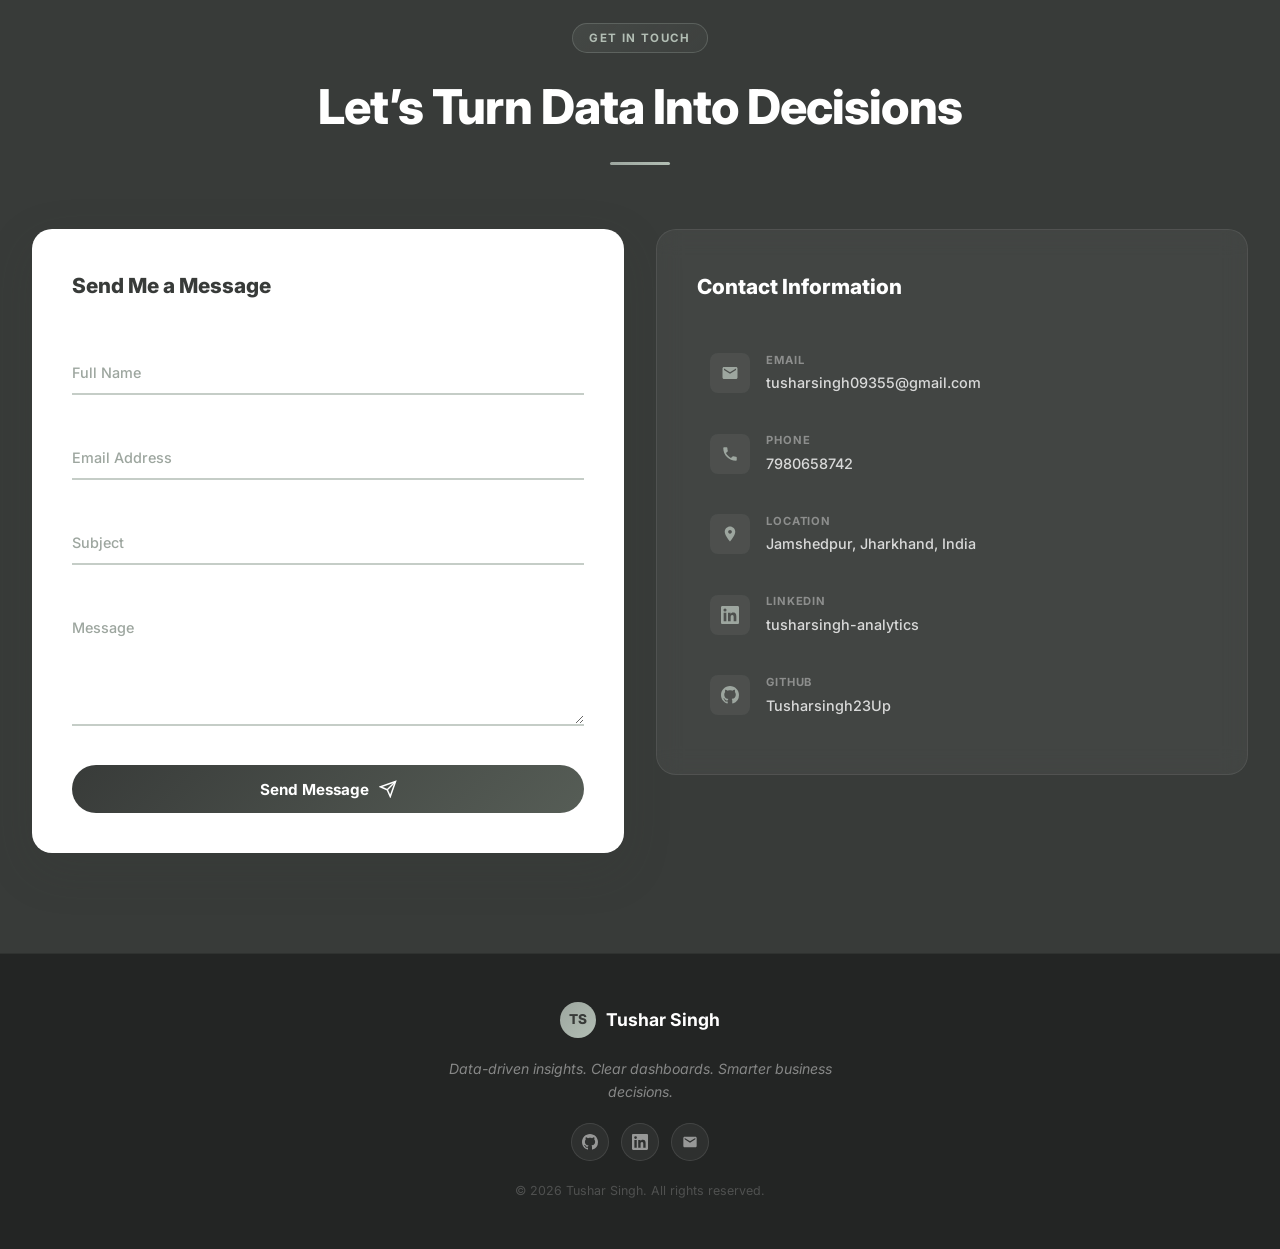
==== commit 78a59c55: "updated portfolio" ====
--- a/index.html
+++ b/index.html
@@ -289,6 +289,68 @@
         </div>
       </div>
 
+      <div class="project-card animate-project-in">
+        <div class="project-left">
+          <div class="project-number">04</div>
+          <div class="project-type-badge">Data Analytics &amp; Visualization</div>
+          <div class="project-duration">2024</div>
+        </div>
+        <div class="project-right">
+          <h3 class="project-title">Mutual Fund Analysis Dashboard — Python &amp; Power BI</h3>
+          <p class="project-desc">An end-to-end mutual fund analysis project that ingests NAV data, calculates rolling returns, risk metrics (Sharpe ratio, volatility), and fund rankings. An interactive Power BI dashboard enables investors to compare fund performance and make data-driven decisions.</p>
+          <div class="project-outcomes">
+            <h4>Key Outcomes</h4>
+            <div class="outcomes-grid">
+              <div class="outcome-box">Automated NAV data ingestion and cleaning using Python (pandas).</div>
+              <div class="outcome-box">Calculated Sharpe ratio, annualised returns, and volatility across multiple fund categories.</div>
+              <div class="outcome-box">Built interactive Power BI dashboard with slicers for fund category, time-period, and risk profile.</div>
+              <div class="outcome-box">Enabled fund-to-fund comparison and ranking to support data-driven investment decisions.</div>
+            </div>
+          </div>
+          <div class="project-tech">
+            <span class="tech-pill">Python</span><span class="tech-pill">pandas</span><span class="tech-pill">Power BI</span>
+            <span class="tech-pill">DAX</span><span class="tech-pill">Financial Analytics</span><span class="tech-pill">Risk Metrics</span>
+          </div>
+          <div style="margin-top:1rem;">
+            <a href="https://github.com/Tusharsingh23Up/mutual-fund-analysis-Dashboard-Python-PowerBI" target="_blank" rel="noopener noreferrer" style="display:inline-flex;align-items:center;gap:0.45rem;color:var(--gold);font-size:0.85rem;font-weight:600;text-decoration:none;border:1px solid var(--gold);border-radius:6px;padding:0.35rem 0.85rem;transition:background 0.2s,color 0.2s;" onmouseover="this.style.background='var(--gold)';this.style.color='var(--off-white)';" onmouseout="this.style.background='';this.style.color='var(--gold)';">
+              <svg width="16" height="16" viewBox="0 0 24 24" fill="currentColor"><path d="M12 0C5.37 0 0 5.37 0 12c0 5.31 3.435 9.795 8.205 11.385.6.105.825-.255.825-.57 0-.285-.015-1.23-.015-2.235-3.015.555-3.795-.735-4.035-1.41-.135-.345-.72-1.41-1.23-1.695-.42-.225-1.02-.78-.015-.795.945-.015 1.62.87 1.845 1.23 1.08 1.815 2.805 1.305 3.495.99.105-.78.42-1.305.765-1.605-2.67-.3-5.46-1.335-5.46-5.925 0-1.305.465-2.385 1.23-3.225-.12-.3-.54-1.53.12-3.18 0 0 1.005-.315 3.3 1.23.96-.27 1.98-.405 3-.405s2.04.135 3 .405c2.295-1.56 3.3-1.23 3.3-1.23.66 1.65.24 2.88.12 3.18.765.84 1.23 1.905 1.23 3.225 0 4.605-2.805 5.625-5.475 5.925.435.375.81 1.095.81 2.22 0 1.605-.015 2.895-.015 3.3 0 .315.225.69.825.57A12.02 12.02 0 0 0 24 12c0-6.63-5.37-12-12-12z"/></svg>
+              View on GitHub
+            </a>
+          </div>
+        </div>
+      </div>
+
+      <div class="project-card animate-project-in">
+        <div class="project-left">
+          <div class="project-number">05</div>
+          <div class="project-type-badge">Exploratory Data Analysis</div>
+          <div class="project-duration">2024</div>
+        </div>
+        <div class="project-right">
+          <h3 class="project-title">Airbnb Listings NYC — EDA &amp; Market Insights</h3>
+          <p class="project-desc">A comprehensive exploratory data analysis of New York City Airbnb listings. The project uncovers pricing patterns, neighbourhood trends, availability, and host behaviour using statistical visualisations and geospatial analysis to derive actionable market insights.</p>
+          <div class="project-outcomes">
+            <h4>Key Outcomes</h4>
+            <div class="outcomes-grid">
+              <div class="outcome-box">Analysed 48,000+ NYC Airbnb listings to identify pricing trends by neighbourhood and room type.</div>
+              <div class="outcome-box">Uncovered seasonal availability patterns and outlier hosts using statistical techniques.</div>
+              <div class="outcome-box">Created geospatial heatmaps to visualise listing density and average price across NYC boroughs.</div>
+              <div class="outcome-box">Generated actionable insights for hosts and investors on optimal pricing strategies.</div>
+            </div>
+          </div>
+          <div class="project-tech">
+            <span class="tech-pill">Python</span><span class="tech-pill">pandas</span><span class="tech-pill">Matplotlib</span>
+            <span class="tech-pill">Seaborn</span><span class="tech-pill">Folium</span><span class="tech-pill">EDA</span><span class="tech-pill">Geospatial Analysis</span>
+          </div>
+          <div style="margin-top:1rem;">
+            <a href="https://github.com/Tusharsingh23Up/Airbnb-listings-NYC" target="_blank" rel="noopener noreferrer" style="display:inline-flex;align-items:center;gap:0.45rem;color:var(--gold);font-size:0.85rem;font-weight:600;text-decoration:none;border:1px solid var(--gold);border-radius:6px;padding:0.35rem 0.85rem;transition:background 0.2s,color 0.2s;" onmouseover="this.style.background='var(--gold)';this.style.color='var(--off-white)';" onmouseout="this.style.background='';this.style.color='var(--gold)';">
+              <svg width="16" height="16" viewBox="0 0 24 24" fill="currentColor"><path d="M12 0C5.37 0 0 5.37 0 12c0 5.31 3.435 9.795 8.205 11.385.6.105.825-.255.825-.57 0-.285-.015-1.23-.015-2.235-3.015.555-3.795-.735-4.035-1.41-.135-.345-.72-1.41-1.23-1.695-.42-.225-1.02-.78-.015-.795.945-.015 1.62.87 1.845 1.23 1.08 1.815 2.805 1.305 3.495.99.105-.78.42-1.305.765-1.605-2.67-.3-5.46-1.335-5.46-5.925 0-1.305.465-2.385 1.23-3.225-.12-.3-.54-1.53.12-3.18 0 0 1.005-.315 3.3 1.23.96-.27 1.98-.405 3-.405s2.04.135 3 .405c2.295-1.56 3.3-1.23 3.3-1.23.66 1.65.24 2.88.12 3.18.765.84 1.23 1.905 1.23 3.225 0 4.605-2.805 5.625-5.475 5.925.435.375.81 1.095.81 2.22 0 1.605-.015 2.895-.015 3.3 0 .315.225.69.825.57A12.02 12.02 0 0 0 24 12c0-6.63-5.37-12-12-12z"/></svg>
+              View on GitHub
+            </a>
+          </div>
+        </div>
+      </div>
+
     </div>
   </div>
 </section>
@@ -583,10 +645,7 @@
             <div class="ci-icon github-ci"><svg viewBox="0 0 24 24" fill="currentColor"><path d="M12 0C5.37 0 0 5.37 0 12c0 5.31 3.435 9.795 8.205 11.385.6.105.825-.255.825-.57 0-.285-.015-1.23-.015-2.235-3.015.555-3.795-.735-4.035-1.41-.135-.345-.72-1.41-1.23-1.695-.42-.225-1.02-.78-.015-.795.945-.015 1.62.87 1.845 1.23 1.08 1.815 2.805 1.305 3.495.99.105-.78.42-1.305.765-1.605-2.67-.3-5.46-1.335-5.46-5.925 0-1.305.465-2.385 1.23-3.225-.12-.3-.54-1.53.12-3.18 0 0 1.005-.315 3.3 1.23.96-.27 1.98-.405 3-.405s2.04.135 3 .405c2.295-1.56 3.3-1.23 3.3-1.23.66 1.65.24 2.88.12 3.18.765.84 1.23 1.905 1.23 3.225 0 4.605-2.805 5.625-5.475 5.925.435.375.81 1.095.81 2.22 0 1.605-.015 2.895-.015 3.3 0 .315.225.69.825.57A12.02 12.02 0 0024 12c0-6.63-5.37-12-12-12z"/></svg></div>
             <div class="ci-text"><span class="ci-label">GitHub</span><span class="ci-value">Tusharsingh23Up</span></div>
           </a>
-          <a class="contact-info-row" href="https://tushar-finance-forge.lovable.app" target="_blank" rel="noopener">
-            <div class="ci-icon portfolio-ci"><svg viewBox="0 0 24 24" fill="none" stroke="currentColor" stroke-width="2"><circle cx="12" cy="12" r="10"/><line x1="2" y1="12" x2="22" y2="12"/><path d="M12 2a15.3 15.3 0 010 20M12 2a15.3 15.3 0 000 20"/></svg></div>
-            <div class="ci-text"><span class="ci-label">Portfolio</span><span class="ci-value">tushar-finance-forge.lovable.app</span></div>
-          </a>
+
         </div>
       </div>
     </div>
--- a/style.css
+++ b/style.css
@@ -3,15 +3,17 @@
    Theme: Navy Blue / White / Gold  |  Font: Inter
    ============================================================ */
 :root {
-  --navy: #0a1628; --navy-mid: #0f2044; --navy-light: #1a3260;
-  --gold: #c9a227; --gold-light: #e8c555; --gold-pale: #f5e6b2;
-  --white: #ffffff; --off-white: #f8f9fc;
-  --text-dark: #0d1b2e; --text-mid: #4a5568; --text-light: #718096;
-  --card-bg: #ffffff; --border: #e2e8f0;
-  --shadow-sm: 0 2px 8px rgba(10,22,40,0.08);
-  --shadow-md: 0 8px 24px rgba(10,22,40,0.12);
-  --shadow-lg: 0 16px 48px rgba(10,22,40,0.18);
-  --shadow-gold: 0 8px 32px rgba(201,162,39,0.25);
+  --navy: #383B39; --navy-mid: #444745; --navy-light: #565D56;
+  --navy-rgb: 56, 59, 57;
+  --gold: #9DA69F; --gold-light: #b2beb4; --gold-pale: #d5ded7;
+  --gold-rgb: 157, 166, 159;
+  --white: #ffffff; --off-white: #F0F4F1;
+  --text-dark: #383B39; --text-mid: #565D56; --text-light: #9DA69F;
+  --card-bg: #ffffff; --border: #C5CDC7;
+  --shadow-sm: 0 2px 8px rgba(var(--navy-rgb),0.08);
+  --shadow-md: 0 8px 24px rgba(var(--navy-rgb),0.12);
+  --shadow-lg: 0 16px 48px rgba(var(--navy-rgb),0.18);
+  --shadow-gold: 0 8px 32px rgba(var(--gold-rgb),0.25);
   --radius-sm: 8px; --radius-md: 14px; --radius-lg: 20px;
   --transition: 0.3s cubic-bezier(0.4,0,0.2,1);
 }
@@ -23,29 +25,29 @@
 ::-webkit-scrollbar-thumb { background:var(--gold); border-radius:3px; }
 
 /* NAVBAR */
-.navbar { position:fixed; top:0; left:0; right:0; z-index:1000; background:rgba(10,22,40,0.92); backdrop-filter:blur(12px); -webkit-backdrop-filter:blur(12px); border-bottom:1px solid rgba(201,162,39,0.15); transition:background var(--transition),box-shadow var(--transition); }
-.navbar.scrolled { background:rgba(10,22,40,0.98); box-shadow:0 4px 20px rgba(0,0,0,0.4); }
+.navbar { position:fixed; top:0; left:0; right:0; z-index:1000; background:rgba(var(--navy-rgb),0.92); backdrop-filter:blur(12px); -webkit-backdrop-filter:blur(12px); border-bottom:1px solid rgba(var(--gold-rgb),0.15); transition:background var(--transition),box-shadow var(--transition); }
+.navbar.scrolled { background:rgba(var(--navy-rgb),0.98); box-shadow:0 4px 20px rgba(0,0,0,0.4); }
 .nav-container { max-width:1280px; margin:0 auto; padding:0 2rem; height:68px; display:flex; align-items:center; justify-content:space-between; }
 .nav-logo { display:flex; align-items:center; gap:10px; text-decoration:none; color:var(--white); }
 .logo-initials { width:38px; height:38px; background:linear-gradient(135deg,var(--gold),var(--gold-light)); border-radius:50%; display:flex; align-items:center; justify-content:center; font-weight:800; font-size:0.9rem; color:var(--navy); flex-shrink:0; }
 .logo-name { font-weight:700; font-size:1rem; letter-spacing:0.02em; }
 .nav-links { display:flex; list-style:none; gap:0.25rem; align-items:center; }
 .nav-link { text-decoration:none; color:rgba(255,255,255,0.75); font-size:0.85rem; font-weight:500; padding:0.4rem 0.75rem; border-radius:var(--radius-sm); transition:color var(--transition),background var(--transition); letter-spacing:0.01em; }
-.nav-link:hover,.nav-link.active { color:var(--white); background:rgba(201,162,39,0.1); }
+.nav-link:hover,.nav-link.active { color:var(--white); background:rgba(var(--gold-rgb),0.1); }
 .nav-link.nav-cta { background:linear-gradient(135deg,var(--gold),var(--gold-light)); color:var(--navy); font-weight:700; padding:0.45rem 1.1rem; }
 .nav-link.nav-cta:hover { opacity:0.9; }
 .nav-toggle { display:none; flex-direction:column; gap:5px; background:none; border:none; cursor:pointer; padding:4px; }
 .nav-toggle span { display:block; width:24px; height:2px; background:var(--white); border-radius:2px; transition:transform var(--transition),opacity var(--transition); }
 
 /* HERO */
-.hero { min-height:100vh; background:linear-gradient(135deg,var(--navy) 0%,var(--navy-mid) 60%,#0d1f3c 100%); display:flex; align-items:center; justify-content:center; position:relative; overflow:hidden; padding:100px 2rem 80px; }
-.hero::before { content:''; position:absolute; top:-50%; left:-20%; width:80vw; height:80vw; background:radial-gradient(circle,rgba(201,162,39,0.06) 0%,transparent 65%); pointer-events:none; }
+.hero { min-height:100vh; background:linear-gradient(135deg,var(--navy) 0%,var(--navy-mid) 60%,#2a2c2b 100%); display:flex; align-items:center; justify-content:center; position:relative; overflow:hidden; padding:100px 2rem 80px; }
+.hero::before { content:''; position:absolute; top:-50%; left:-20%; width:80vw; height:80vw; background:radial-gradient(circle,rgba(var(--gold-rgb),0.06) 0%,transparent 65%); pointer-events:none; }
 .hero-particles { position:absolute; inset:0; pointer-events:none; overflow:hidden; }
 .particle { position:absolute; background:var(--gold); border-radius:50%; opacity:0.15; animation:floatParticle linear infinite; }
 @keyframes floatParticle { 0%{transform:translateY(0) scale(1);opacity:0;} 10%{opacity:0.2;} 90%{opacity:0.1;} 100%{transform:translateY(-110vh) scale(0.6);opacity:0;} }
 .hero-container { max-width:900px; width:100%; position:relative; z-index:2; text-align:center; }
 .hero-content { display:flex; flex-direction:column; align-items:center; gap:1.5rem; }
-.hero-badge { display:inline-flex; align-items:center; gap:10px; background:rgba(201,162,39,0.12); border:1px solid rgba(201,162,39,0.3); border-radius:40px; padding:0.45rem 1.2rem; color:var(--gold-light); font-size:0.8rem; font-weight:600; letter-spacing:0.08em; text-transform:uppercase; }
+.hero-badge { display:inline-flex; align-items:center; gap:10px; background:rgba(var(--gold-rgb),0.12); border:1px solid rgba(var(--gold-rgb),0.3); border-radius:40px; padding:0.45rem 1.2rem; color:var(--gold-light); font-size:0.8rem; font-weight:600; letter-spacing:0.08em; text-transform:uppercase; }
 .hero-logo-initials { width:26px; height:26px; background:var(--gold); border-radius:50%; display:flex; align-items:center; justify-content:center; font-weight:800; font-size:0.65rem; color:var(--navy); flex-shrink:0; }
 .hero-name { font-size:clamp(3rem,8vw,5.5rem); font-weight:900; color:var(--white); letter-spacing:-0.02em; line-height:1.05; background:linear-gradient(135deg,#fff 30%,var(--gold-light) 100%); -webkit-background-clip:text; -webkit-text-fill-color:transparent; background-clip:text; }
 .hero-designations { display:flex; flex-wrap:wrap; justify-content:center; gap:0.4rem 0.8rem; font-size:clamp(0.75rem,2.5vw,1rem); color:rgba(255,255,255,0.65); font-weight:500; }
@@ -55,13 +57,13 @@
 .hero-cta { display:flex; gap:1rem; flex-wrap:wrap; justify-content:center; margin-top:0.5rem; }
 .btn { display:inline-flex; align-items:center; gap:8px; padding:0.85rem 2rem; border-radius:50px; font-weight:700; font-size:0.9rem; text-decoration:none; transition:all var(--transition); cursor:pointer; border:2px solid transparent; letter-spacing:0.02em; }
 .btn-primary { background:linear-gradient(135deg,var(--gold),var(--gold-light)); color:var(--navy); box-shadow:var(--shadow-gold); }
-.btn-primary:hover { transform:translateY(-3px); box-shadow:0 12px 40px rgba(201,162,39,0.4); }
+.btn-primary:hover { transform:translateY(-3px); box-shadow:0 12px 40px rgba(var(--gold-rgb),0.4); }
 .btn-outline { background:transparent; color:var(--white); border-color:rgba(255,255,255,0.35); }
 .btn-outline:hover { background:rgba(255,255,255,0.08); border-color:var(--gold); color:var(--gold-light); transform:translateY(-3px); }
 .hero-socials { display:flex; gap:1rem; margin-top:0.5rem; }
 .social-icon { width:44px; height:44px; border-radius:50%; background:rgba(255,255,255,0.06); border:1px solid rgba(255,255,255,0.15); display:flex; align-items:center; justify-content:center; color:rgba(255,255,255,0.7); text-decoration:none; transition:all var(--transition); }
 .social-icon svg { width:18px; height:18px; }
-.social-icon:hover { background:rgba(201,162,39,0.15); border-color:var(--gold); color:var(--gold-light); transform:translateY(-4px) scale(1.1); }
+.social-icon:hover { background:rgba(var(--gold-rgb),0.15); border-color:var(--gold); color:var(--gold-light); transform:translateY(-4px) scale(1.1); }
 .hero-scroll-indicator { position:absolute; bottom:2rem; left:50%; transform:translateX(-50%); z-index:2; }
 .scroll-dot { width:8px; height:8px; background:var(--gold); border-radius:50%; animation:scrollBounce 1.6s ease-in-out infinite; }
 @keyframes scrollBounce { 0%,100%{transform:translateY(0);opacity:0.8;} 50%{transform:translateY(10px);opacity:0.3;} }
@@ -73,7 +75,7 @@
 .section:nth-child(odd) { background:var(--white); }
 .section-container { max-width:1280px; margin:0 auto; padding:0 2rem; }
 .section-header { text-align:center; margin-bottom:4rem; }
-.section-tag { display:inline-block; background:linear-gradient(135deg,rgba(201,162,39,0.12),rgba(201,162,39,0.06)); border:1px solid rgba(201,162,39,0.25); color:var(--gold); font-size:0.72rem; font-weight:700; letter-spacing:0.12em; text-transform:uppercase; padding:0.3rem 1rem; border-radius:20px; margin-bottom:1rem; }
+.section-tag { display:inline-block; background:linear-gradient(135deg,rgba(var(--gold-rgb),0.12),rgba(var(--gold-rgb),0.06)); border:1px solid rgba(var(--gold-rgb),0.25); color:var(--gold); font-size:0.72rem; font-weight:700; letter-spacing:0.12em; text-transform:uppercase; padding:0.3rem 1rem; border-radius:20px; margin-bottom:1rem; }
 .section-title { font-size:clamp(2rem,5vw,3rem); font-weight:800; color:var(--navy); letter-spacing:-0.02em; margin-bottom:1rem; }
 .section-line { width:60px; height:3px; background:linear-gradient(90deg,var(--gold),var(--gold-light)); margin:0 auto; border-radius:2px; }
 .section-subtitle { max-width:600px; margin:1.5rem auto 0; color:var(--text-mid); font-size:1rem; line-height:1.7; }
@@ -81,25 +83,25 @@
 /* ABOUT */
 .about-section { background:var(--navy) !important; }
 .about-section .section-title { color:var(--white); }
-.about-section .section-tag { color:var(--gold-light); border-color:rgba(201,162,39,0.3); }
+.about-section .section-tag { color:var(--gold-light); border-color:rgba(var(--gold-rgb),0.3); }
 .about-grid { display:grid; grid-template-columns:300px 1fr; gap:4rem; align-items:start; }
 .about-photo-wrapper { position:relative; display:flex; justify-content:center; }
-.about-photo-frame { width:240px; height:240px; border-radius:50%; overflow:hidden; border:4px solid var(--gold); position:relative; z-index:1; box-shadow:0 0 0 8px rgba(201,162,39,0.12); }
+.about-photo-frame { width:240px; height:240px; border-radius:50%; overflow:hidden; border:4px solid var(--gold); position:relative; z-index:1; box-shadow:0 0 0 8px rgba(var(--gold-rgb),0.12); }
 .about-photo { width:100%; height:100%; object-fit:cover; }
 .photo-placeholder { width:100%; height:100%; background:linear-gradient(135deg,var(--navy-mid),var(--navy-light)); display:flex; align-items:center; justify-content:center; }
 .photo-initials { font-size:4rem; font-weight:900; color:var(--gold); }
-.about-photo-glow { position:absolute; inset:-20px; border-radius:50%; background:radial-gradient(circle,rgba(201,162,39,0.15) 0%,transparent 65%); animation:photoGlow 3s ease-in-out infinite alternate; }
+.about-photo-glow { position:absolute; inset:-20px; border-radius:50%; background:radial-gradient(circle,rgba(var(--gold-rgb),0.15) 0%,transparent 65%); animation:photoGlow 3s ease-in-out infinite alternate; }
 @keyframes photoGlow { 0%{opacity:0.5;transform:scale(0.95);} 100%{opacity:1;transform:scale(1.05);} }
 .about-cta-buttons { display:flex; flex-direction:column; gap:0.6rem; margin-top:1.5rem; }
-.about-btn { display:block; text-align:center; padding:0.6rem 1.2rem; background:rgba(201,162,39,0.08); border:1px solid rgba(201,162,39,0.25); color:var(--gold-light); border-radius:var(--radius-sm); text-decoration:none; font-size:0.85rem; font-weight:600; transition:all var(--transition); position:relative; overflow:hidden; }
+.about-btn { display:block; text-align:center; padding:0.6rem 1.2rem; background:rgba(var(--gold-rgb),0.08); border:1px solid rgba(var(--gold-rgb),0.25); color:var(--gold-light); border-radius:var(--radius-sm); text-decoration:none; font-size:0.85rem; font-weight:600; transition:all var(--transition); position:relative; overflow:hidden; }
 .about-btn::after { content:''; position:absolute; bottom:0; left:0; width:0; height:2px; background:var(--gold); transition:width var(--transition); }
-.about-btn:hover { background:rgba(201,162,39,0.15); transform:translateX(4px); color:var(--white); }
+.about-btn:hover { background:rgba(var(--gold-rgb),0.15); transform:translateX(4px); color:var(--white); }
 .about-btn:hover::after { width:100%; }
 .about-summary { color:rgba(255,255,255,0.78); line-height:1.85; font-size:1rem; margin-bottom:2rem; }
 .mission-vision-grid { display:grid; grid-template-columns:1fr 1fr; gap:1.5rem; }
-.mv-card { background:rgba(255,255,255,0.04); border:1px solid rgba(201,162,39,0.15); border-radius:var(--radius-md); padding:1.5rem; transition:all var(--transition); }
-.mv-card:hover { background:rgba(201,162,39,0.06); border-color:rgba(201,162,39,0.35); transform:translateY(-4px); }
-.mv-icon { width:44px; height:44px; border-radius:var(--radius-sm); background:linear-gradient(135deg,rgba(201,162,39,0.18),rgba(201,162,39,0.08)); display:flex; align-items:center; justify-content:center; color:var(--gold); margin-bottom:1rem; }
+.mv-card { background:rgba(255,255,255,0.04); border:1px solid rgba(var(--gold-rgb),0.15); border-radius:var(--radius-md); padding:1.5rem; transition:all var(--transition); }
+.mv-card:hover { background:rgba(var(--gold-rgb),0.06); border-color:rgba(var(--gold-rgb),0.35); transform:translateY(-4px); }
+.mv-icon { width:44px; height:44px; border-radius:var(--radius-sm); background:linear-gradient(135deg,rgba(var(--gold-rgb),0.18),rgba(var(--gold-rgb),0.08)); display:flex; align-items:center; justify-content:center; color:var(--gold); margin-bottom:1rem; }
 .mv-icon svg { width:22px; height:22px; }
 .mv-card h3 { color:var(--gold-light); font-size:1rem; font-weight:700; margin-bottom:0.6rem; }
 .mv-card p { color:rgba(255,255,255,0.65); font-size:0.88rem; line-height:1.7; }
@@ -110,15 +112,15 @@
 .exp-card:hover { transform:translateY(-6px); box-shadow:var(--shadow-lg); }
 .exp-card-left { background:var(--navy); padding:2rem; display:flex; flex-direction:column; gap:0.75rem; position:relative; overflow:hidden; }
 .exp-card-left::before { content:''; position:absolute; top:0; left:0; right:0; height:3px; background:linear-gradient(90deg,var(--gold),var(--gold-light)); }
-.exp-icon { width:48px; height:48px; background:rgba(201,162,39,0.12); border-radius:var(--radius-sm); display:flex; align-items:center; justify-content:center; color:var(--gold); margin-bottom:0.5rem; }
+.exp-icon { width:48px; height:48px; background:rgba(var(--gold-rgb),0.12); border-radius:var(--radius-sm); display:flex; align-items:center; justify-content:center; color:var(--gold); margin-bottom:0.5rem; }
 .exp-icon svg { width:24px; height:24px; }
 .exp-company { color:var(--white); font-weight:700; font-size:1rem; line-height:1.3; }
-.exp-badge { display:inline-block; background:rgba(201,162,39,0.15); border:1px solid rgba(201,162,39,0.3); color:var(--gold-light); font-size:0.7rem; font-weight:700; letter-spacing:0.06em; padding:0.2rem 0.75rem; border-radius:20px; text-transform:uppercase; animation:badgePulse 3s ease-in-out infinite; }
-@keyframes badgePulse { 0%,100%{box-shadow:0 0 0 0 rgba(201,162,39,0.2);} 50%{box-shadow:0 0 0 6px rgba(201,162,39,0);} }
+.exp-badge { display:inline-block; background:rgba(var(--gold-rgb),0.15); border:1px solid rgba(var(--gold-rgb),0.3); color:var(--gold-light); font-size:0.7rem; font-weight:700; letter-spacing:0.06em; padding:0.2rem 0.75rem; border-radius:20px; text-transform:uppercase; animation:badgePulse 3s ease-in-out infinite; }
+@keyframes badgePulse { 0%,100%{box-shadow:0 0 0 0 rgba(var(--gold-rgb),0.2);} 50%{box-shadow:0 0 0 6px rgba(var(--gold-rgb),0);} }
 .exp-location { display:flex; align-items:center; gap:4px; color:rgba(255,255,255,0.55); font-size:0.8rem; }
 .exp-duration { color:rgba(255,255,255,0.45); font-size:0.8rem; font-style:italic; }
 .exp-card-right { padding:2rem; }
-.exp-icon-logo { background:rgba(255,255,255,0.08); border:1px solid rgba(201,162,39,0.25); }
+.exp-icon-logo { background:rgba(255,255,255,0.08); border:1px solid rgba(var(--gold-rgb),0.25); }
 .exp-logo-text { font-size:0.85rem; font-weight:800; letter-spacing:0.08em; color:var(--gold-light); line-height:1; }
 .exp-role { font-size:1.4rem; font-weight:800; color:var(--navy); margin-bottom:1rem; letter-spacing:-0.01em; }
 .exp-description { color:var(--text-mid); font-size:0.95rem; line-height:1.75; margin-bottom:1.5rem; }
@@ -143,7 +145,7 @@
 .edu-institution { color:var(--text-mid); font-weight:600; margin:0.25rem 0; font-size:1rem; }
 .edu-duration-mode { display:flex; gap:0.75rem; align-items:center; margin-top:0.5rem; flex-wrap:wrap; }
 .edu-duration { color:var(--text-light); font-size:0.85rem; }
-.edu-mode-badge { background:rgba(10,22,40,0.06); color:var(--navy); font-size:0.72rem; font-weight:700; padding:0.2rem 0.65rem; border-radius:20px; letter-spacing:0.04em; }
+.edu-mode-badge { background:rgba(var(--navy-rgb),0.06); color:var(--navy); font-size:0.72rem; font-weight:700; padding:0.2rem 0.65rem; border-radius:20px; letter-spacing:0.04em; }
 .edu-highlights h4 { font-size:0.78rem; font-weight:700; color:var(--gold); text-transform:uppercase; letter-spacing:0.08em; margin-bottom:0.75rem; }
 .edu-bullet { position:relative; padding-left:1.2rem; color:var(--text-mid); font-size:0.92rem; line-height:1.7; margin-bottom:0.5rem; list-style:none; }
 .edu-bullet::before { content:''; position:absolute; left:0; top:0.65em; width:6px; height:6px; background:linear-gradient(135deg,var(--gold),var(--gold-light)); border-radius:50%; }
@@ -152,13 +154,13 @@
 /* PROJECTS */
 .projects-section { background:var(--navy) !important; }
 .projects-section .section-title { color:var(--white); }
-.projects-section .section-tag { color:var(--gold-light); border-color:rgba(201,162,39,0.3); }
+.projects-section .section-tag { color:var(--gold-light); border-color:rgba(var(--gold-rgb),0.3); }
 .projects-list { display:flex; flex-direction:column; gap:2rem; }
-.project-card { display:grid; grid-template-columns:200px 1fr; background:rgba(255,255,255,0.04); border:1px solid rgba(201,162,39,0.12); border-radius:var(--radius-lg); overflow:hidden; transition:all var(--transition); }
-.project-card:hover { background:rgba(255,255,255,0.06); border-color:rgba(201,162,39,0.3); transform:translateY(-4px); box-shadow:0 20px 48px rgba(0,0,0,0.4); }
-.project-left { background:linear-gradient(180deg,rgba(201,162,39,0.08) 0%,rgba(201,162,39,0.02) 100%); border-right:1px solid rgba(201,162,39,0.1); padding:2rem 1.5rem; display:flex; flex-direction:column; gap:1rem; }
-.project-number { font-size:3.5rem; font-weight:900; color:rgba(201,162,39,0.15); line-height:1; letter-spacing:-0.05em; }
-.project-type-badge { background:rgba(201,162,39,0.12); border:1px solid rgba(201,162,39,0.25); color:var(--gold-light); font-size:0.68rem; font-weight:700; letter-spacing:0.06em; padding:0.25rem 0.7rem; border-radius:20px; text-transform:uppercase; display:inline-block; }
+.project-card { display:grid; grid-template-columns:200px 1fr; background:rgba(255,255,255,0.04); border:1px solid rgba(var(--gold-rgb),0.12); border-radius:var(--radius-lg); overflow:hidden; transition:all var(--transition); }
+.project-card:hover { background:rgba(255,255,255,0.06); border-color:rgba(var(--gold-rgb),0.3); transform:translateY(-4px); box-shadow:0 20px 48px rgba(0,0,0,0.4); }
+.project-left { background:linear-gradient(180deg,rgba(var(--gold-rgb),0.08) 0%,rgba(var(--gold-rgb),0.02) 100%); border-right:1px solid rgba(var(--gold-rgb),0.1); padding:2rem 1.5rem; display:flex; flex-direction:column; gap:1rem; }
+.project-number { font-size:3.5rem; font-weight:900; color:rgba(var(--gold-rgb),0.15); line-height:1; letter-spacing:-0.05em; }
+.project-type-badge { background:rgba(var(--gold-rgb),0.12); border:1px solid rgba(var(--gold-rgb),0.25); color:var(--gold-light); font-size:0.68rem; font-weight:700; letter-spacing:0.06em; padding:0.25rem 0.7rem; border-radius:20px; text-transform:uppercase; display:inline-block; }
 .project-duration { color:rgba(255,255,255,0.4); font-size:0.78rem; font-style:italic; }
 .project-right { padding:2rem; }
 .project-title { font-size:1.3rem; font-weight:800; color:var(--white); margin-bottom:1rem; letter-spacing:-0.01em; transition:letter-spacing var(--transition); }
@@ -166,18 +168,18 @@
 .project-desc { color:rgba(255,255,255,0.6); font-size:0.9rem; line-height:1.75; margin-bottom:1.5rem; }
 .project-outcomes h4 { font-size:0.75rem; font-weight:700; color:var(--gold); text-transform:uppercase; letter-spacing:0.08em; margin-bottom:0.75rem; }
 .outcomes-grid { display:grid; grid-template-columns:1fr 1fr; gap:0.75rem; margin-bottom:1.5rem; }
-.outcome-box { background:rgba(255,255,255,0.03); border:1px solid rgba(201,162,39,0.1); border-radius:var(--radius-sm); padding:0.75rem 1rem; color:rgba(255,255,255,0.65); font-size:0.82rem; line-height:1.55; transition:all var(--transition); }
-.outcome-box:hover { background:rgba(201,162,39,0.06); border-color:rgba(201,162,39,0.25); }
+.outcome-box { background:rgba(255,255,255,0.03); border:1px solid rgba(var(--gold-rgb),0.1); border-radius:var(--radius-sm); padding:0.75rem 1rem; color:rgba(255,255,255,0.65); font-size:0.82rem; line-height:1.55; transition:all var(--transition); }
+.outcome-box:hover { background:rgba(var(--gold-rgb),0.06); border-color:rgba(var(--gold-rgb),0.25); }
 .project-tech { display:flex; flex-wrap:wrap; gap:0.5rem; }
-.tech-pill { background:rgba(201,162,39,0.08); border:1px solid rgba(201,162,39,0.2); color:var(--gold-light); font-size:0.72rem; font-weight:600; padding:0.3rem 0.75rem; border-radius:20px; letter-spacing:0.02em; transition:all var(--transition); }
-.tech-pill:hover { background:rgba(201,162,39,0.18); border-color:var(--gold); transform:translateY(-2px); }
+.tech-pill { background:rgba(var(--gold-rgb),0.08); border:1px solid rgba(var(--gold-rgb),0.2); color:var(--gold-light); font-size:0.72rem; font-weight:600; padding:0.3rem 0.75rem; border-radius:20px; letter-spacing:0.02em; transition:all var(--transition); }
+.tech-pill:hover { background:rgba(var(--gold-rgb),0.18); border-color:var(--gold); transform:translateY(-2px); }
 
 /* SKILLS */
 .skills-grid { display:grid; grid-template-columns:repeat(auto-fill,minmax(340px,1fr)); gap:1.5rem; }
 .skill-category { background:var(--card-bg); border:1px solid var(--border); border-radius:var(--radius-lg); padding:1.75rem; box-shadow:var(--shadow-sm); transition:all var(--transition); position:relative; overflow:hidden; }
 .skill-category::before { content:''; position:absolute; top:0; left:0; right:0; height:3px; background:linear-gradient(90deg,var(--navy),var(--gold)); transform:scaleX(0); transform-origin:left; transition:transform var(--transition); }
 .skill-category:hover::before { transform:scaleX(1); }
-.skill-category:hover { transform:translateY(-6px); box-shadow:var(--shadow-lg); border-color:rgba(201,162,39,0.2); }
+.skill-category:hover { transform:translateY(-6px); box-shadow:var(--shadow-lg); border-color:rgba(var(--gold-rgb),0.2); }
 .skill-category:hover .skill-cat-icon svg { transform:rotate(360deg); }
 .skill-category-header { display:flex; align-items:center; gap:1rem; margin-bottom:1.5rem; }
 .skill-cat-icon { width:44px; height:44px; background:linear-gradient(135deg,var(--navy),var(--navy-light)); border-radius:var(--radius-sm); display:flex; align-items:center; justify-content:center; color:var(--gold); flex-shrink:0; }
@@ -193,7 +195,7 @@
 /* CERTIFICATIONS */
 .cert-grid { display:grid; grid-template-columns:repeat(auto-fill,minmax(300px,1fr)); gap:1.75rem; }
 .cert-card { background:var(--card-bg); border:1px solid var(--border); border-radius:var(--radius-lg); overflow:hidden; box-shadow:var(--shadow-sm); transition:all var(--transition); cursor:default; }
-.cert-card:hover { transform:translateY(-6px) rotate(1deg); box-shadow:var(--shadow-gold); background:#fffdf4; }
+.cert-card:hover { transform:translateY(-6px) rotate(1deg); box-shadow:var(--shadow-gold); background:#f4f6f4; }
 .cert-image-wrapper { height:220px; overflow:hidden; background:linear-gradient(135deg,var(--navy) 0%,var(--navy-mid) 100%); position:relative; }
 .cert-image { width:100%; height:100%; object-fit:cover; transition:transform 0.6s ease; }
 .cert-card:hover .cert-image { transform:scale(1.05); }
@@ -204,11 +206,11 @@
 .cert-provider-badge { display:inline-block; font-size:0.7rem; font-weight:700; letter-spacing:0.06em; text-transform:uppercase; padding:0.25rem 0.8rem; border-radius:20px; margin-bottom:0.75rem; }
 .cert-provider-badge.google { background:#e8f0fe; color:#1967d2; }
 .cert-provider-badge.microsoft { background:#e6f3ff; color:#0078d4; }
-.cert-provider-badge.specialization { background:rgba(201,162,39,0.1); color:var(--gold); border:1px solid rgba(201,162,39,0.25); }
+.cert-provider-badge.specialization { background:rgba(var(--gold-rgb),0.1); color:var(--gold); border:1px solid rgba(var(--gold-rgb),0.25); }
 .cert-title { font-size:0.95rem; font-weight:700; color:var(--navy); line-height:1.4; margin-bottom:0.75rem; }
 .cert-meta { display:flex; align-items:center; gap:0.75rem; }
 .cert-year { font-size:0.8rem; font-weight:600; color:var(--text-light); }
-.cert-type-badge { background:rgba(10,22,40,0.06); color:var(--navy); font-size:0.7rem; font-weight:700; padding:0.2rem 0.65rem; border-radius:20px; }
+.cert-type-badge { background:rgba(var(--navy-rgb),0.06); color:var(--navy); font-size:0.7rem; font-weight:700; padding:0.2rem 0.65rem; border-radius:20px; }
 
 /* ACHIEVEMENTS */
 .achievements-section { background:var(--off-white) !important; }
@@ -229,7 +231,7 @@
 .ach-category-badge { position:absolute; top:1rem; left:1rem; font-size:0.68rem; font-weight:700; letter-spacing:0.06em; text-transform:uppercase; padding:0.25rem 0.75rem; border-radius:20px; backdrop-filter:blur(8px); }
 .ach-category-badge.professional { background:rgba(34,197,94,0.15); border:1px solid rgba(34,197,94,0.3); color:#22c55e; }
 .ach-category-badge.academic { background:rgba(99,102,241,0.15); border:1px solid rgba(99,102,241,0.3); color:#818cf8; }
-.ach-card:hover .ach-category-badge { box-shadow:0 0 12px rgba(201,162,39,0.3); }
+.ach-card:hover .ach-category-badge { box-shadow:0 0 12px rgba(var(--gold-rgb),0.3); }
 .ach-body { padding:1.5rem; }
 .ach-year { font-size:0.75rem; color:var(--gold); font-weight:700; letter-spacing:0.06em; margin-bottom:0.5rem; }
 .ach-title { font-size:1rem; font-weight:700; color:var(--navy); margin-bottom:0.3rem; }
@@ -239,7 +241,7 @@
 /* CONTACT */
 .contact-section { background:var(--navy) !important; }
 .contact-section .section-title { color:var(--white); }
-.contact-section .section-tag { color:var(--gold-light); border-color:rgba(201,162,39,0.3); }
+.contact-section .section-tag { color:var(--gold-light); border-color:rgba(var(--gold-rgb),0.3); }
 .contact-grid { display:grid; grid-template-columns:1fr 1fr; gap:2rem; align-items:start; }
 .contact-form-card { background:var(--white); border-radius:var(--radius-lg); padding:2.5rem; box-shadow:var(--shadow-lg); }
 .contact-form-title { font-size:1.3rem; font-weight:800; color:var(--navy); margin-bottom:2rem; }
@@ -254,23 +256,23 @@
 .form-field input:focus ~ .field-underline, .form-field textarea:focus ~ .field-underline { width:100%; }
 .send-btn { display:flex; align-items:center; justify-content:center; gap:10px; background:linear-gradient(135deg,var(--navy),var(--navy-light)); color:var(--white); border:none; border-radius:50px; padding:0.9rem 2rem; font-family:'Inter',sans-serif; font-size:0.95rem; font-weight:700; cursor:pointer; position:relative; overflow:hidden; transition:all var(--transition); margin-top:0.5rem; }
 .send-btn svg { width:18px; height:18px; flex-shrink:0; }
-.send-btn:hover { background:linear-gradient(135deg,var(--navy-light),var(--gold)); transform:translateY(-3px); box-shadow:0 10px 30px rgba(10,22,40,0.4); }
+.send-btn:hover { background:linear-gradient(135deg,var(--navy-light),var(--gold)); transform:translateY(-3px); box-shadow:0 10px 30px rgba(var(--navy-rgb),0.4); }
 .btn-shimmer { position:absolute; top:0; left:-100%; width:60%; height:100%; background:linear-gradient(90deg,transparent,rgba(255,255,255,0.25),transparent); transform:skewX(-20deg); transition:left 0.5s ease; }
 .send-btn:hover .btn-shimmer { left:150%; }
 .contact-info-panel { background:rgba(255,255,255,0.05); border:1px solid rgba(255,255,255,0.08); border-radius:var(--radius-lg); padding:2.5rem; backdrop-filter:blur(12px); }
 .contact-info-title { font-size:1.3rem; font-weight:800; color:var(--white); margin-bottom:2rem; }
 .contact-info-items { display:flex; flex-direction:column; gap:0.25rem; }
 .contact-info-row { display:flex; align-items:center; gap:1rem; padding:1rem 0.75rem; border-radius:var(--radius-sm); text-decoration:none; transition:all var(--transition); cursor:pointer; border:1px solid transparent; }
-.contact-info-row:hover { background:rgba(201,162,39,0.06); border-color:rgba(201,162,39,0.12); transform:translateX(6px); }
+.contact-info-row:hover { background:rgba(var(--gold-rgb),0.06); border-color:rgba(var(--gold-rgb),0.12); transform:translateX(6px); }
 .ci-icon { width:40px; height:40px; flex-shrink:0; background:rgba(255,255,255,0.06); border-radius:var(--radius-sm); display:flex; align-items:center; justify-content:center; color:var(--gold); transition:all var(--transition); }
 .ci-icon svg { width:18px; height:18px; }
-.contact-info-row:hover .ci-icon { background:rgba(201,162,39,0.12); color:var(--gold-light); }
+.contact-info-row:hover .ci-icon { background:rgba(var(--gold-rgb),0.12); color:var(--gold-light); }
 .ci-text { display:flex; flex-direction:column; gap:0.1rem; }
 .ci-label { font-size:0.7rem; font-weight:700; letter-spacing:0.08em; text-transform:uppercase; color:rgba(255,255,255,0.4); }
 .ci-value { font-size:0.9rem; color:rgba(255,255,255,0.8); font-weight:500; }
 
 /* FOOTER */
-.footer { background:#060e1c; border-top:1px solid rgba(201,162,39,0.1); padding:3rem 2rem; }
+.footer { background:#232524; border-top:1px solid rgba(var(--gold-rgb),0.1); padding:3rem 2rem; }
 .footer-container { max-width:1280px; margin:0 auto; text-align:center; display:flex; flex-direction:column; align-items:center; gap:1.25rem; }
 .footer-brand { display:flex; align-items:center; gap:10px; }
 .footer-logo-initials { width:36px; height:36px; background:linear-gradient(135deg,var(--gold),var(--gold-light)); border-radius:50%; display:flex; align-items:center; justify-content:center; font-weight:800; font-size:0.85rem; color:var(--navy); }
@@ -279,7 +281,7 @@
 .footer-socials { display:flex; gap:0.75rem; }
 .footer-social-icon { width:38px; height:38px; border-radius:50%; background:rgba(255,255,255,0.05); border:1px solid rgba(255,255,255,0.1); display:flex; align-items:center; justify-content:center; color:rgba(255,255,255,0.5); text-decoration:none; transition:all var(--transition); }
 .footer-social-icon svg { width:16px; height:16px; }
-.footer-social-icon:hover { background:rgba(201,162,39,0.12); border-color:var(--gold); color:var(--gold-light); transform:translateY(-3px); }
+.footer-social-icon:hover { background:rgba(var(--gold-rgb),0.12); border-color:var(--gold); color:var(--gold-light); transform:translateY(-3px); }
 .footer-copy { color:rgba(255,255,255,0.2); font-size:0.78rem; }
 
 /* ANIMATIONS */
@@ -324,7 +326,7 @@
   .mission-vision-grid { grid-template-columns:1fr; }
 }
 @media (max-width:768px) {
-  .nav-links { display:none; flex-direction:column; position:fixed; top:68px; left:0; right:0; background:var(--navy); padding:1rem; gap:0.25rem; border-bottom:1px solid rgba(201,162,39,0.15); }
+  .nav-links { display:none; flex-direction:column; position:fixed; top:68px; left:0; right:0; background:var(--navy); padding:1rem; gap:0.25rem; border-bottom:1px solid rgba(var(--gold-rgb),0.15); }
   .nav-links.open { display:flex; }
   .nav-toggle { display:flex; }
   .section { padding:70px 0; }
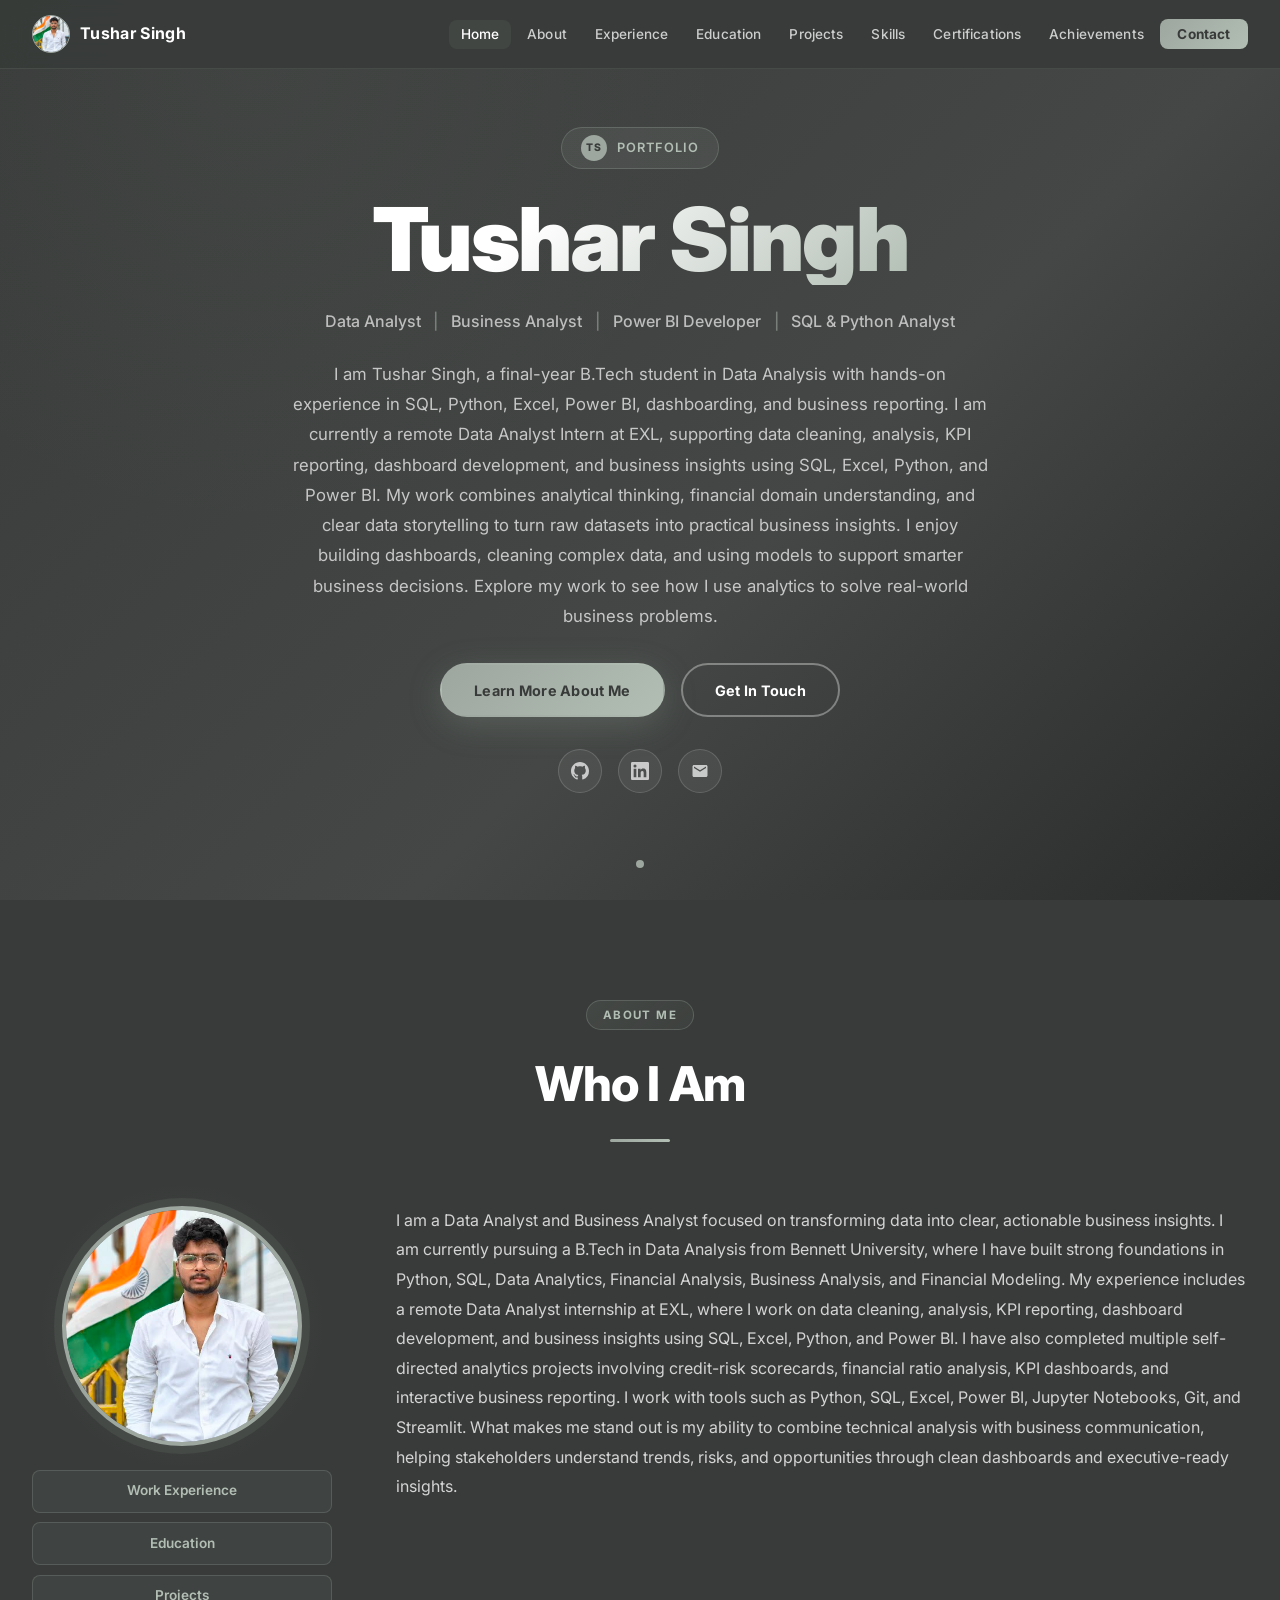
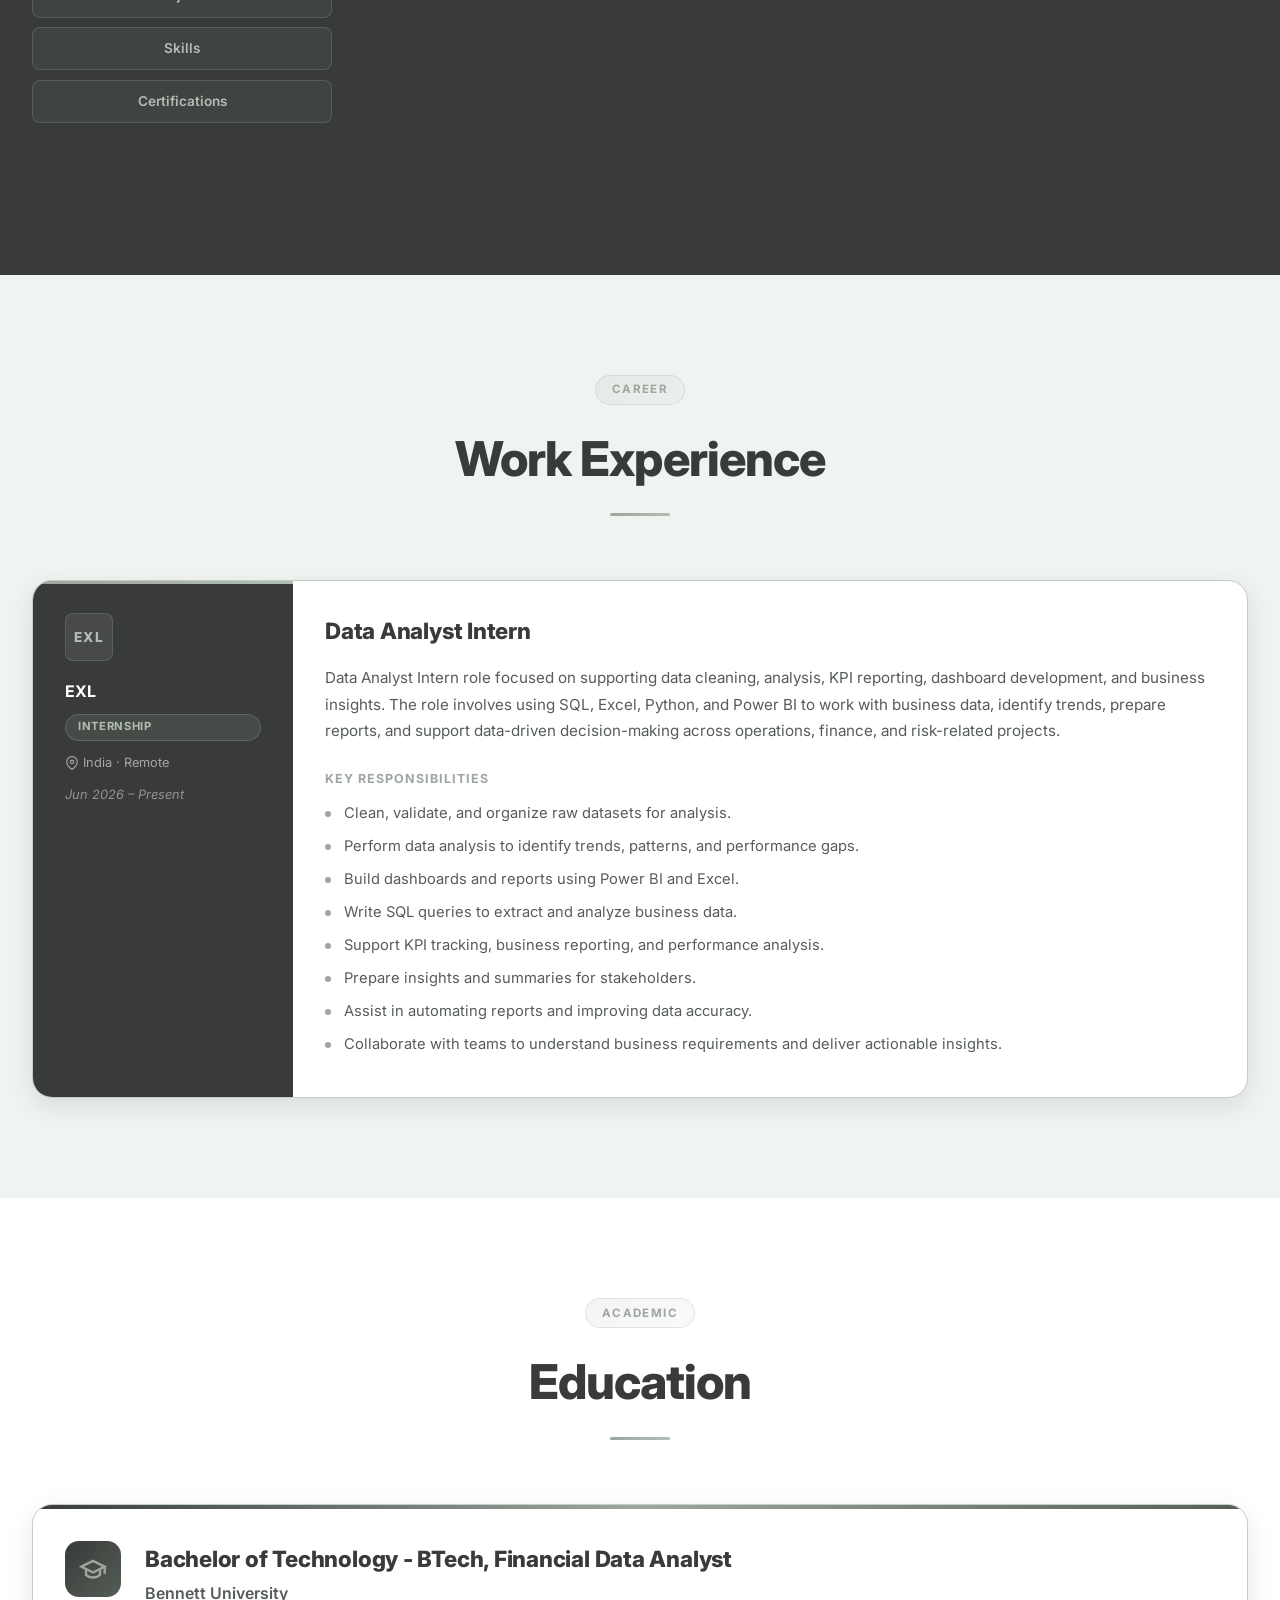
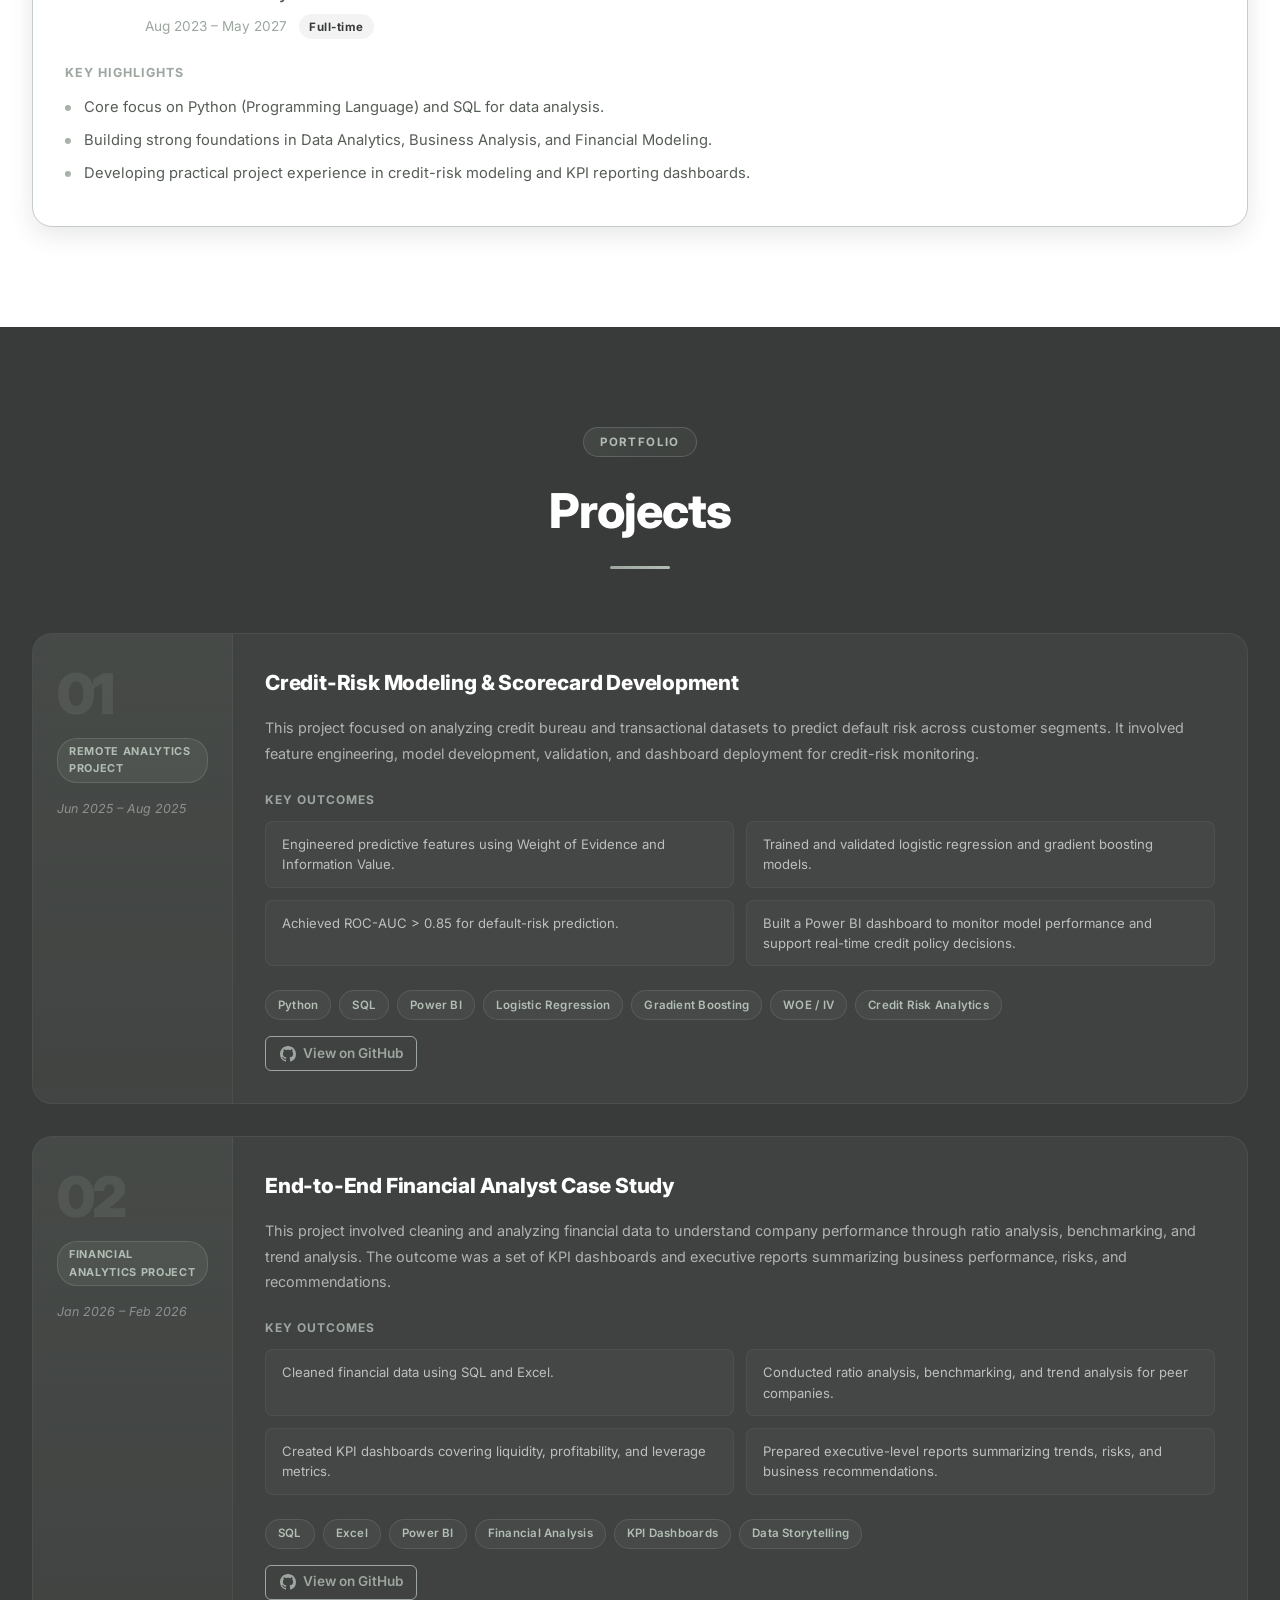
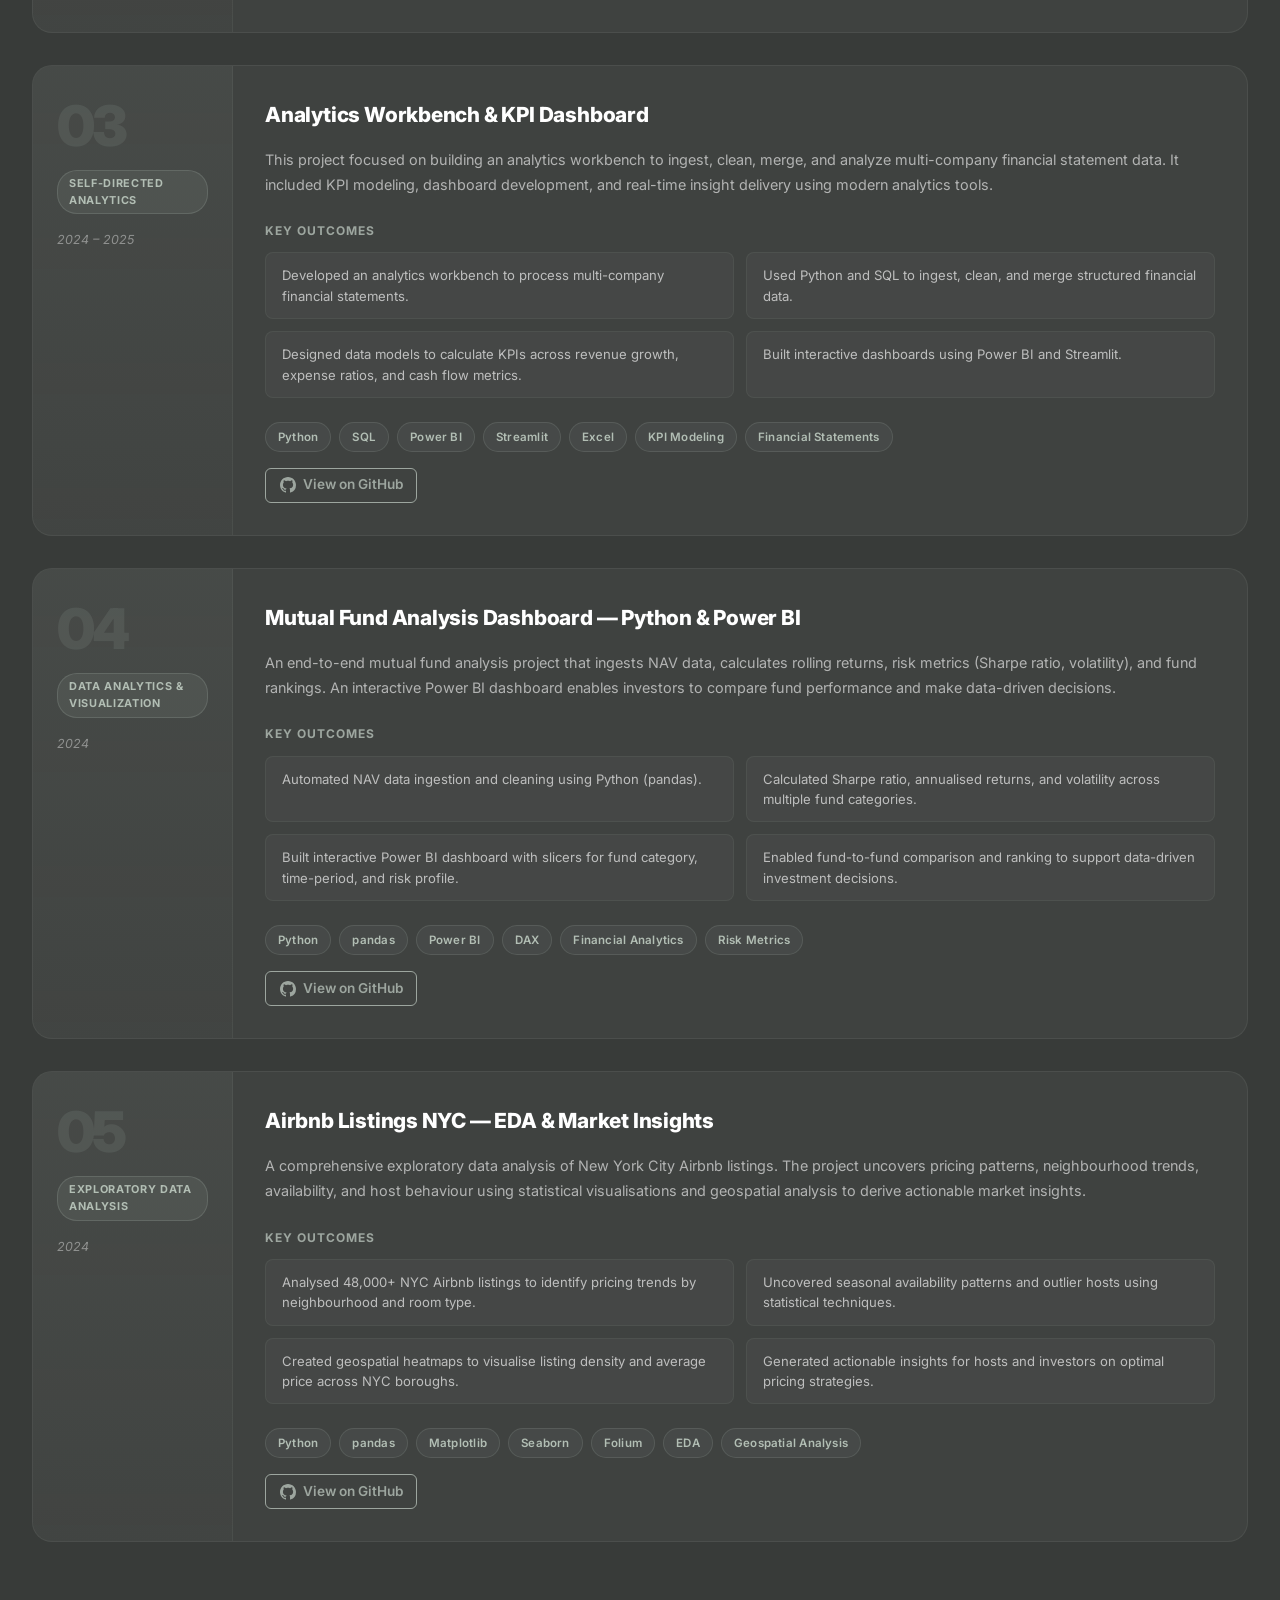
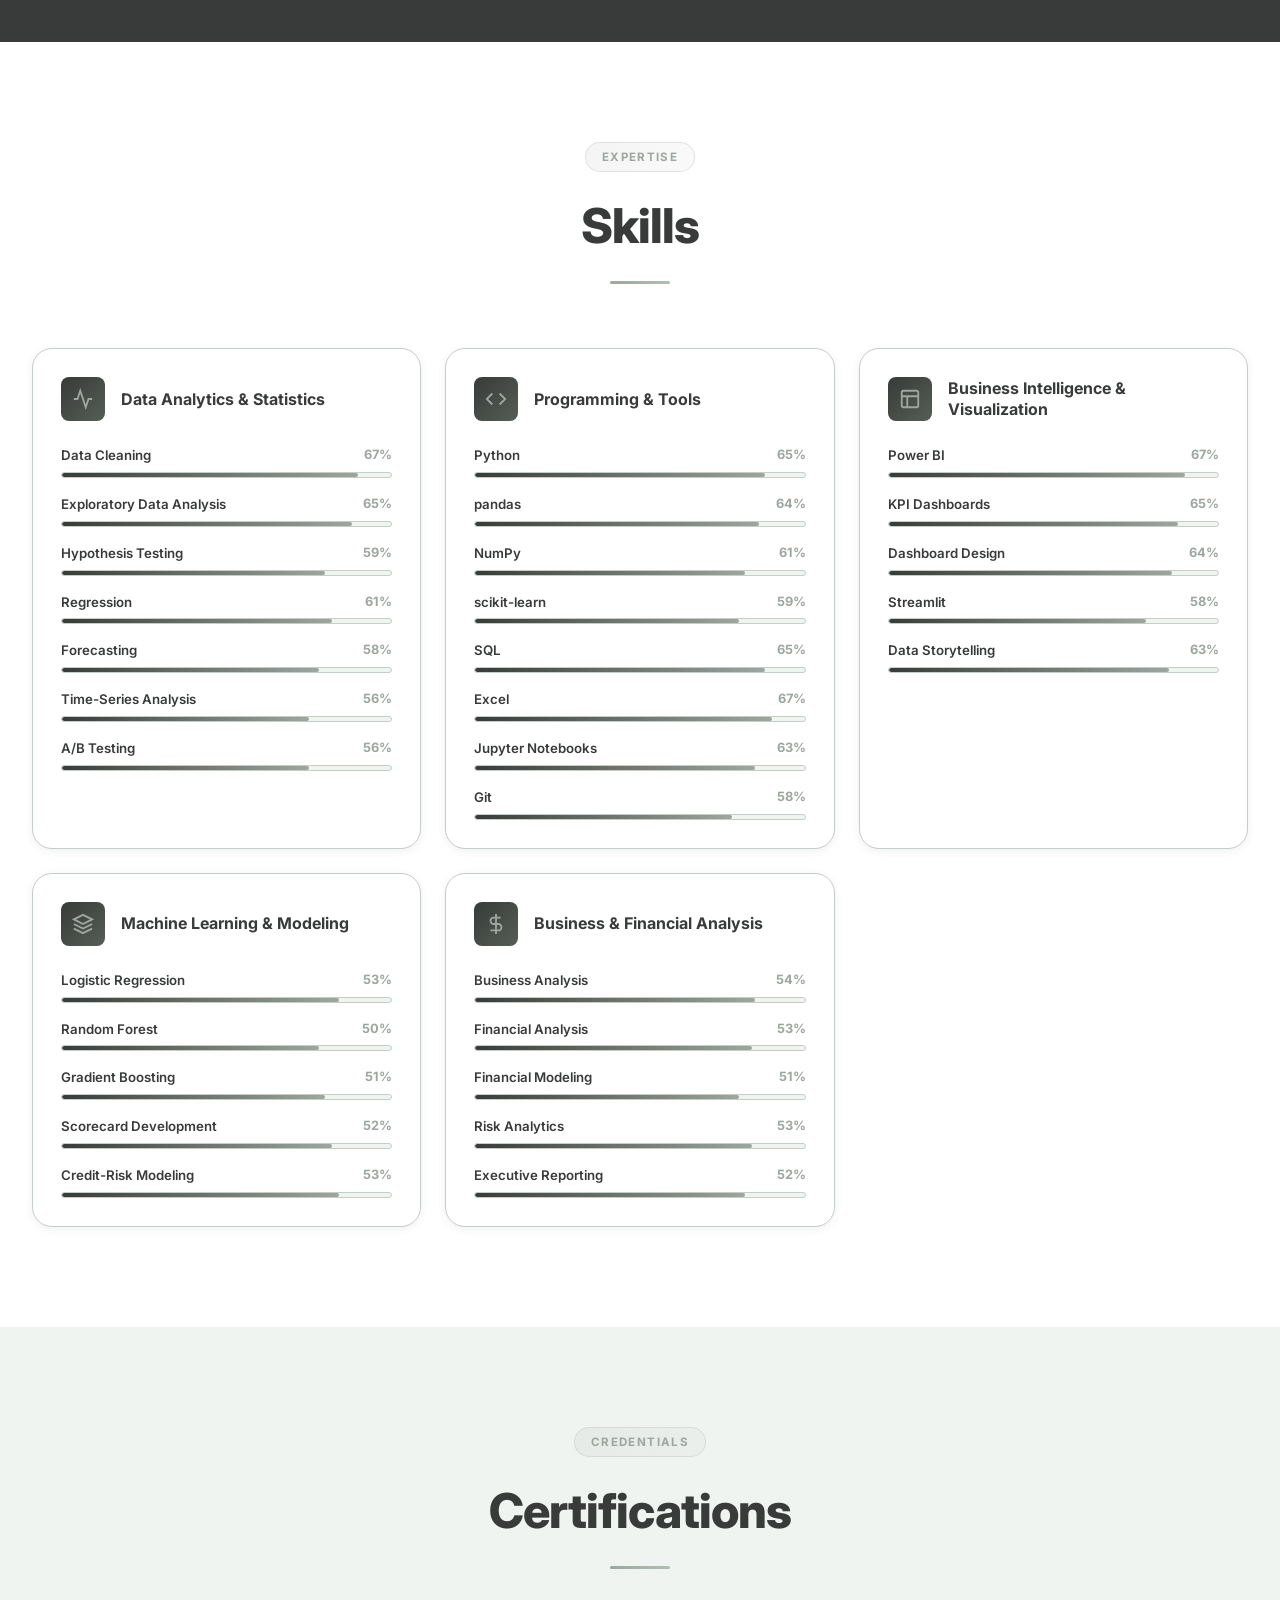
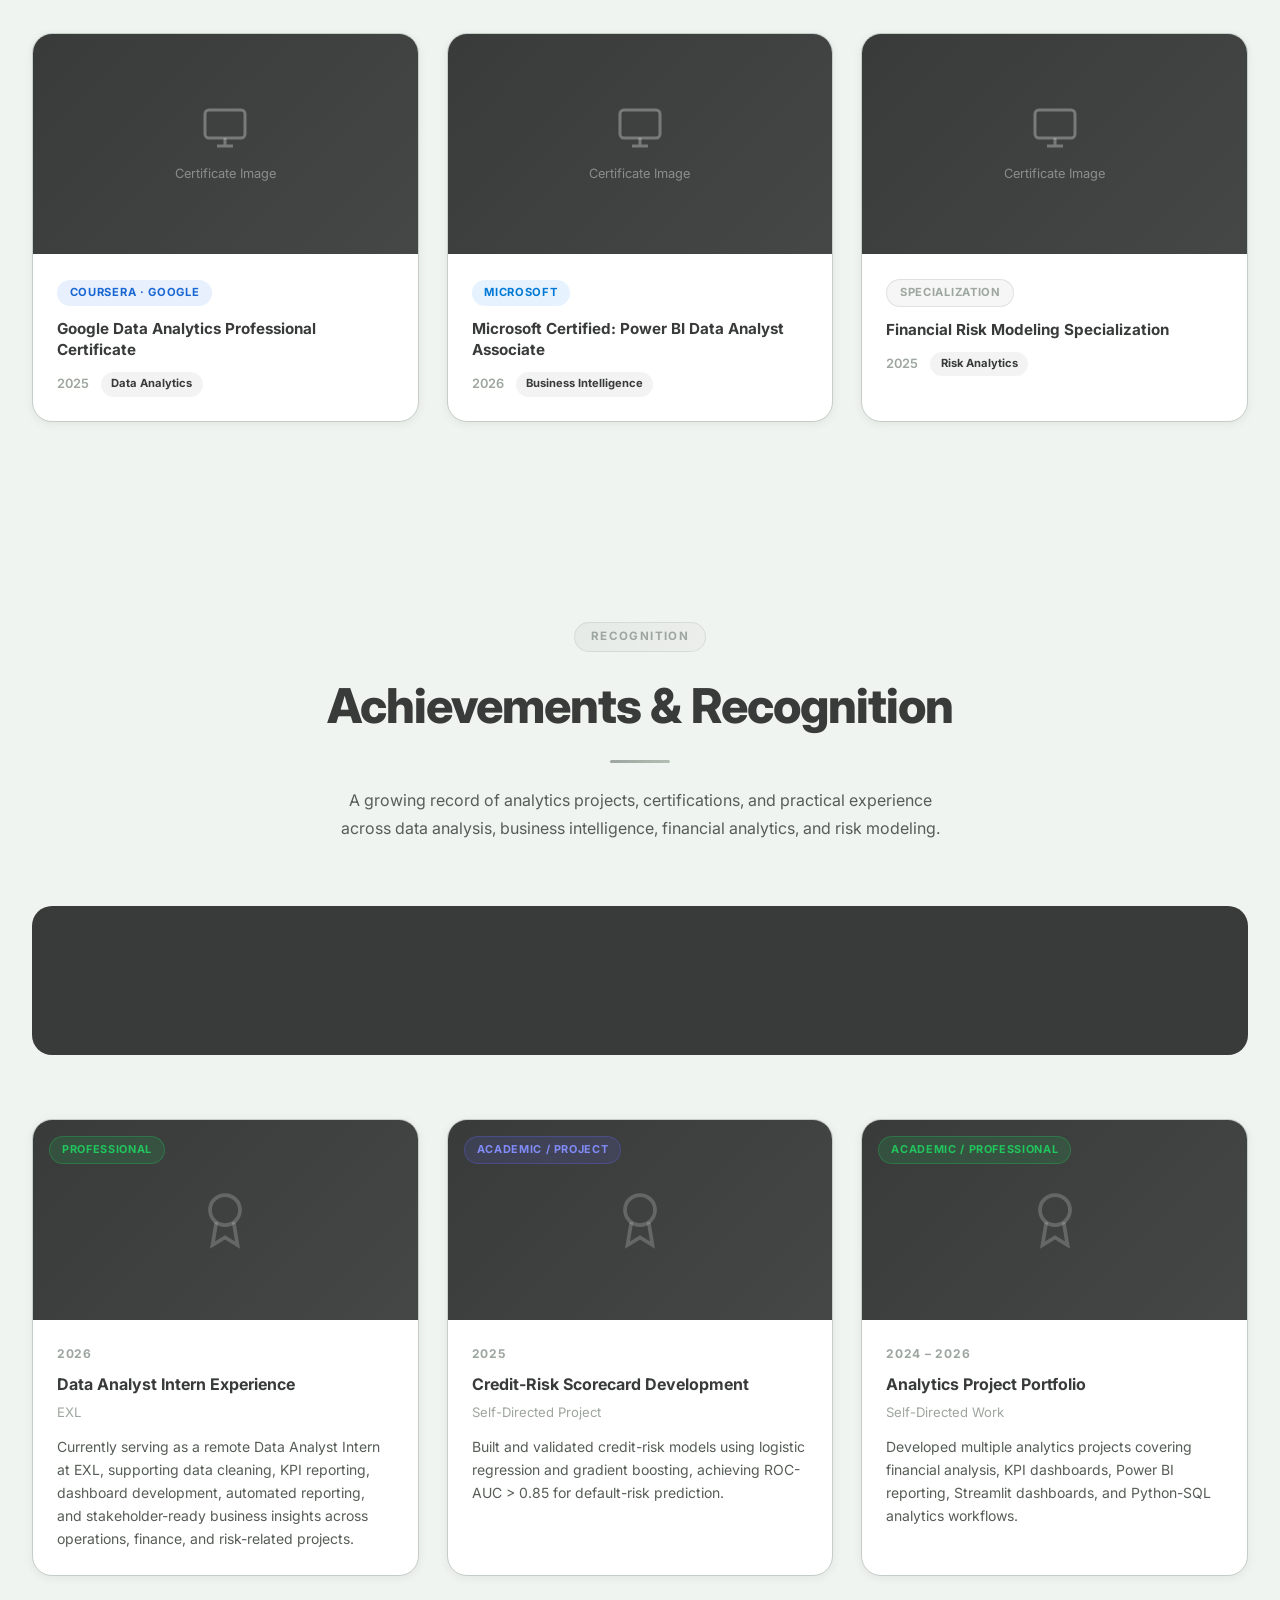
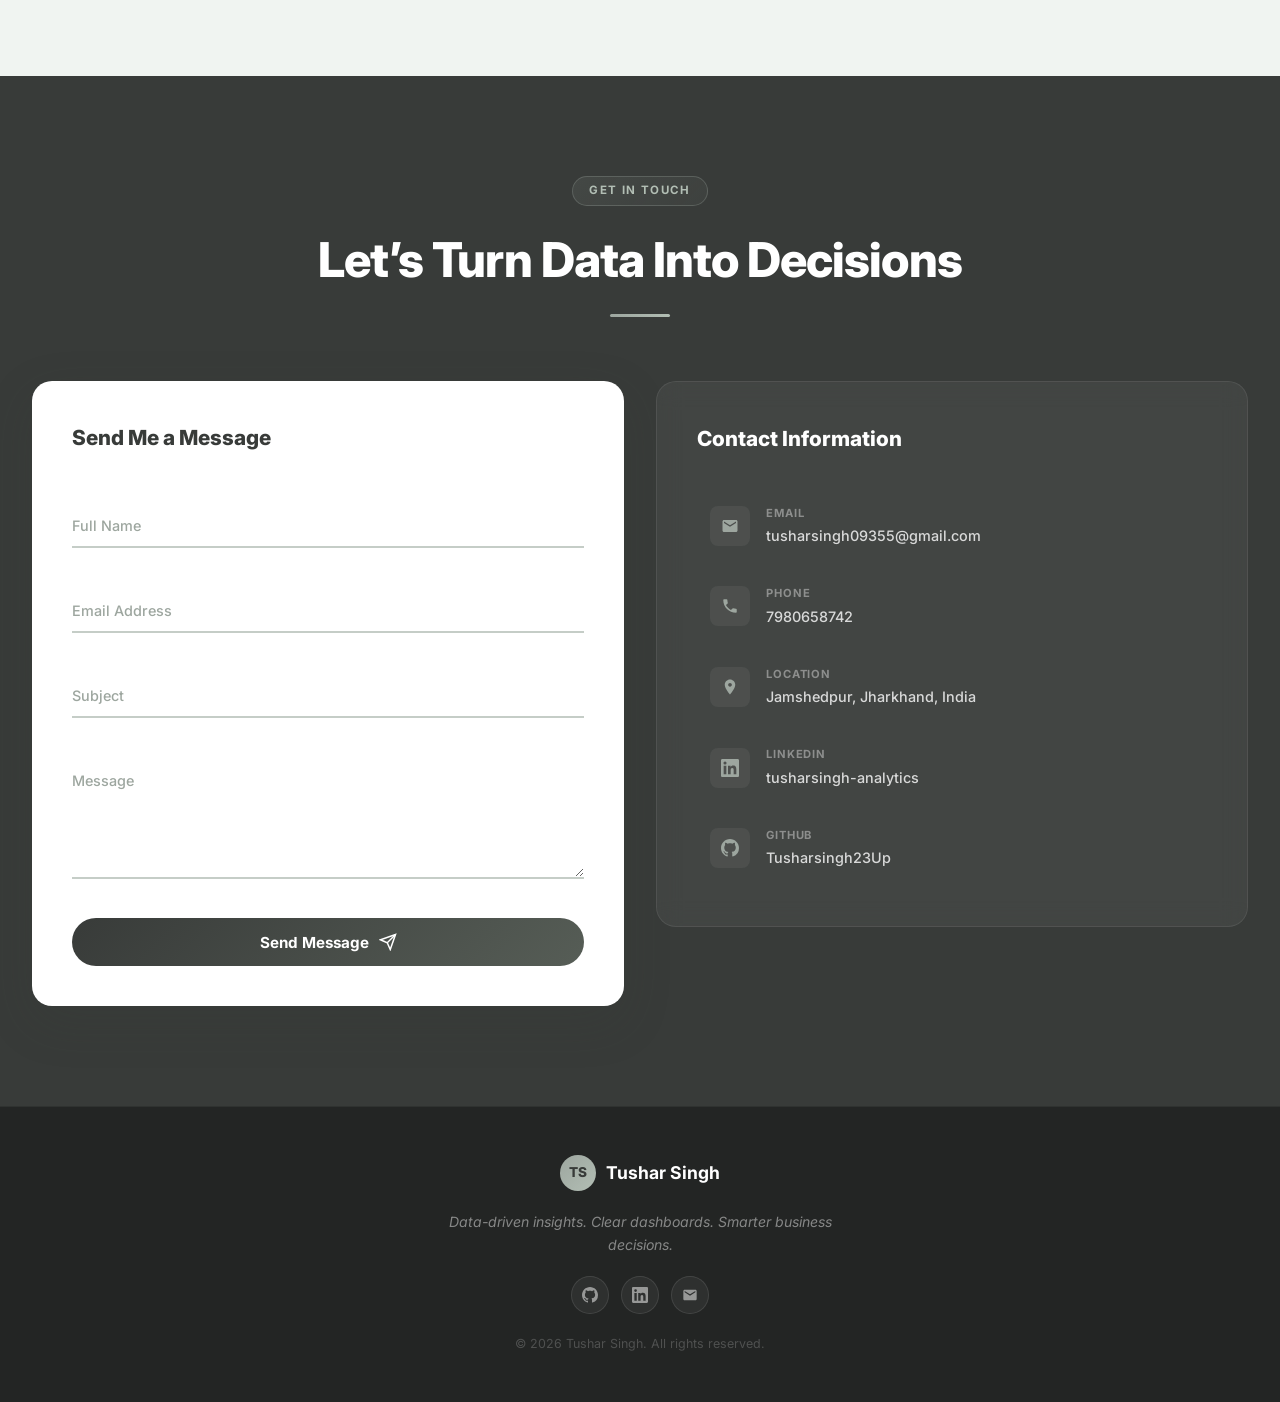
==== commit 48702540: "updated portfolio" ====
--- a/index.html
+++ b/index.html
@@ -236,6 +236,12 @@
             <span class="tech-pill">Logistic Regression</span><span class="tech-pill">Gradient Boosting</span>
             <span class="tech-pill">WOE / IV</span><span class="tech-pill">Credit Risk Analytics</span>
           </div>
+          <div style="margin-top:1rem;">
+            <a href="https://github.com/Tusharsingh23Up/credit-risk-scorecard-model" target="_blank" rel="noopener noreferrer" style="display:inline-flex;align-items:center;gap:0.45rem;color:var(--gold);font-size:0.85rem;font-weight:600;text-decoration:none;border:1px solid var(--gold);border-radius:6px;padding:0.35rem 0.85rem;transition:background 0.2s,color 0.2s;" onmouseover="this.style.background='var(--gold)';this.style.color='var(--off-white)';" onmouseout="this.style.background='';this.style.color='var(--gold)';">
+              <svg width="16" height="16" viewBox="0 0 24 24" fill="currentColor"><path d="M12 0C5.37 0 0 5.37 0 12c0 5.31 3.435 9.795 8.205 11.385.6.105.825-.255.825-.57 0-.285-.015-1.23-.015-2.235-3.015.555-3.795-.735-4.035-1.41-.135-.345-.72-1.41-1.23-1.695-.42-.225-1.02-.78-.015-.795.945-.015 1.62.87 1.845 1.23 1.08 1.815 2.805 1.305 3.495.99.105-.78.42-1.305.765-1.605-2.67-.3-5.46-1.335-5.46-5.925 0-1.305.465-2.385 1.23-3.225-.12-.3-.54-1.53.12-3.18 0 0 1.005-.315 3.3 1.23.96-.27 1.98-.405 3-.405s2.04.135 3 .405c2.295-1.56 3.3-1.23 3.3-1.23.66 1.65.24 2.88.12 3.18.765.84 1.23 1.905 1.23 3.225 0 4.605-2.805 5.625-5.475 5.925.435.375.81 1.095.81 2.22 0 1.605-.015 2.895-.015 3.3 0 .315.225.69.825.57A12.02 12.02 0 0 0 24 12c0-6.63-5.37-12-12-12z"/></svg>
+              View on GitHub
+            </a>
+          </div>
         </div>
       </div>
 
@@ -261,6 +267,12 @@
             <span class="tech-pill">SQL</span><span class="tech-pill">Excel</span><span class="tech-pill">Power BI</span>
             <span class="tech-pill">Financial Analysis</span><span class="tech-pill">KPI Dashboards</span><span class="tech-pill">Data Storytelling</span>
           </div>
+          <div style="margin-top:1rem;">
+            <a href="https://github.com/Tusharsingh23Up/financial-intelligence-dashboard" target="_blank" rel="noopener noreferrer" style="display:inline-flex;align-items:center;gap:0.45rem;color:var(--gold);font-size:0.85rem;font-weight:600;text-decoration:none;border:1px solid var(--gold);border-radius:6px;padding:0.35rem 0.85rem;transition:background 0.2s,color 0.2s;" onmouseover="this.style.background='var(--gold)';this.style.color='var(--off-white)';" onmouseout="this.style.background='';this.style.color='var(--gold)';">
+              <svg width="16" height="16" viewBox="0 0 24 24" fill="currentColor"><path d="M12 0C5.37 0 0 5.37 0 12c0 5.31 3.435 9.795 8.205 11.385.6.105.825-.255.825-.57 0-.285-.015-1.23-.015-2.235-3.015.555-3.795-.735-4.035-1.41-.135-.345-.72-1.41-1.23-1.695-.42-.225-1.02-.78-.015-.795.945-.015 1.62.87 1.845 1.23 1.08 1.815 2.805 1.305 3.495.99.105-.78.42-1.305.765-1.605-2.67-.3-5.46-1.335-5.46-5.925 0-1.305.465-2.385 1.23-3.225-.12-.3-.54-1.53.12-3.18 0 0 1.005-.315 3.3 1.23.96-.27 1.98-.405 3-.405s2.04.135 3 .405c2.295-1.56 3.3-1.23 3.3-1.23.66 1.65.24 2.88.12 3.18.765.84 1.23 1.905 1.23 3.225 0 4.605-2.805 5.625-5.475 5.925.435.375.81 1.095.81 2.22 0 1.605-.015 2.895-.015 3.3 0 .315.225.69.825.57A12.02 12.02 0 0 0 24 12c0-6.63-5.37-12-12-12z"/></svg>
+              View on GitHub
+            </a>
+          </div>
         </div>
       </div>
 
@@ -285,6 +297,12 @@
           <div class="project-tech">
             <span class="tech-pill">Python</span><span class="tech-pill">SQL</span><span class="tech-pill">Power BI</span>
             <span class="tech-pill">Streamlit</span><span class="tech-pill">Excel</span><span class="tech-pill">KPI Modeling</span><span class="tech-pill">Financial Statements</span>
+          </div>
+          <div style="margin-top:1rem;">
+            <a href="https://github.com/Tusharsingh23Up/financial-analyst-workbench" target="_blank" rel="noopener noreferrer" style="display:inline-flex;align-items:center;gap:0.45rem;color:var(--gold);font-size:0.85rem;font-weight:600;text-decoration:none;border:1px solid var(--gold);border-radius:6px;padding:0.35rem 0.85rem;transition:background 0.2s,color 0.2s;" onmouseover="this.style.background='var(--gold)';this.style.color='var(--off-white)';" onmouseout="this.style.background='';this.style.color='var(--gold)';">
+              <svg width="16" height="16" viewBox="0 0 24 24" fill="currentColor"><path d="M12 0C5.37 0 0 5.37 0 12c0 5.31 3.435 9.795 8.205 11.385.6.105.825-.255.825-.57 0-.285-.015-1.23-.015-2.235-3.015.555-3.795-.735-4.035-1.41-.135-.345-.72-1.41-1.23-1.695-.42-.225-1.02-.78-.015-.795.945-.015 1.62.87 1.845 1.23 1.08 1.815 2.805 1.305 3.495.99.105-.78.42-1.305.765-1.605-2.67-.3-5.46-1.335-5.46-5.925 0-1.305.465-2.385 1.23-3.225-.12-.3-.54-1.53.12-3.18 0 0 1.005-.315 3.3 1.23.96-.27 1.98-.405 3-.405s2.04.135 3 .405c2.295-1.56 3.3-1.23 3.3-1.23.66 1.65.24 2.88.12 3.18.765.84 1.23 1.905 1.23 3.225 0 4.605-2.805 5.625-5.475 5.925.435.375.81 1.095.81 2.22 0 1.605-.015 2.895-.015 3.3 0 .315.225.69.825.57A12.02 12.02 0 0 0 24 12c0-6.63-5.37-12-12-12z"/></svg>
+              View on GitHub
+            </a>
           </div>
         </div>
       </div>
